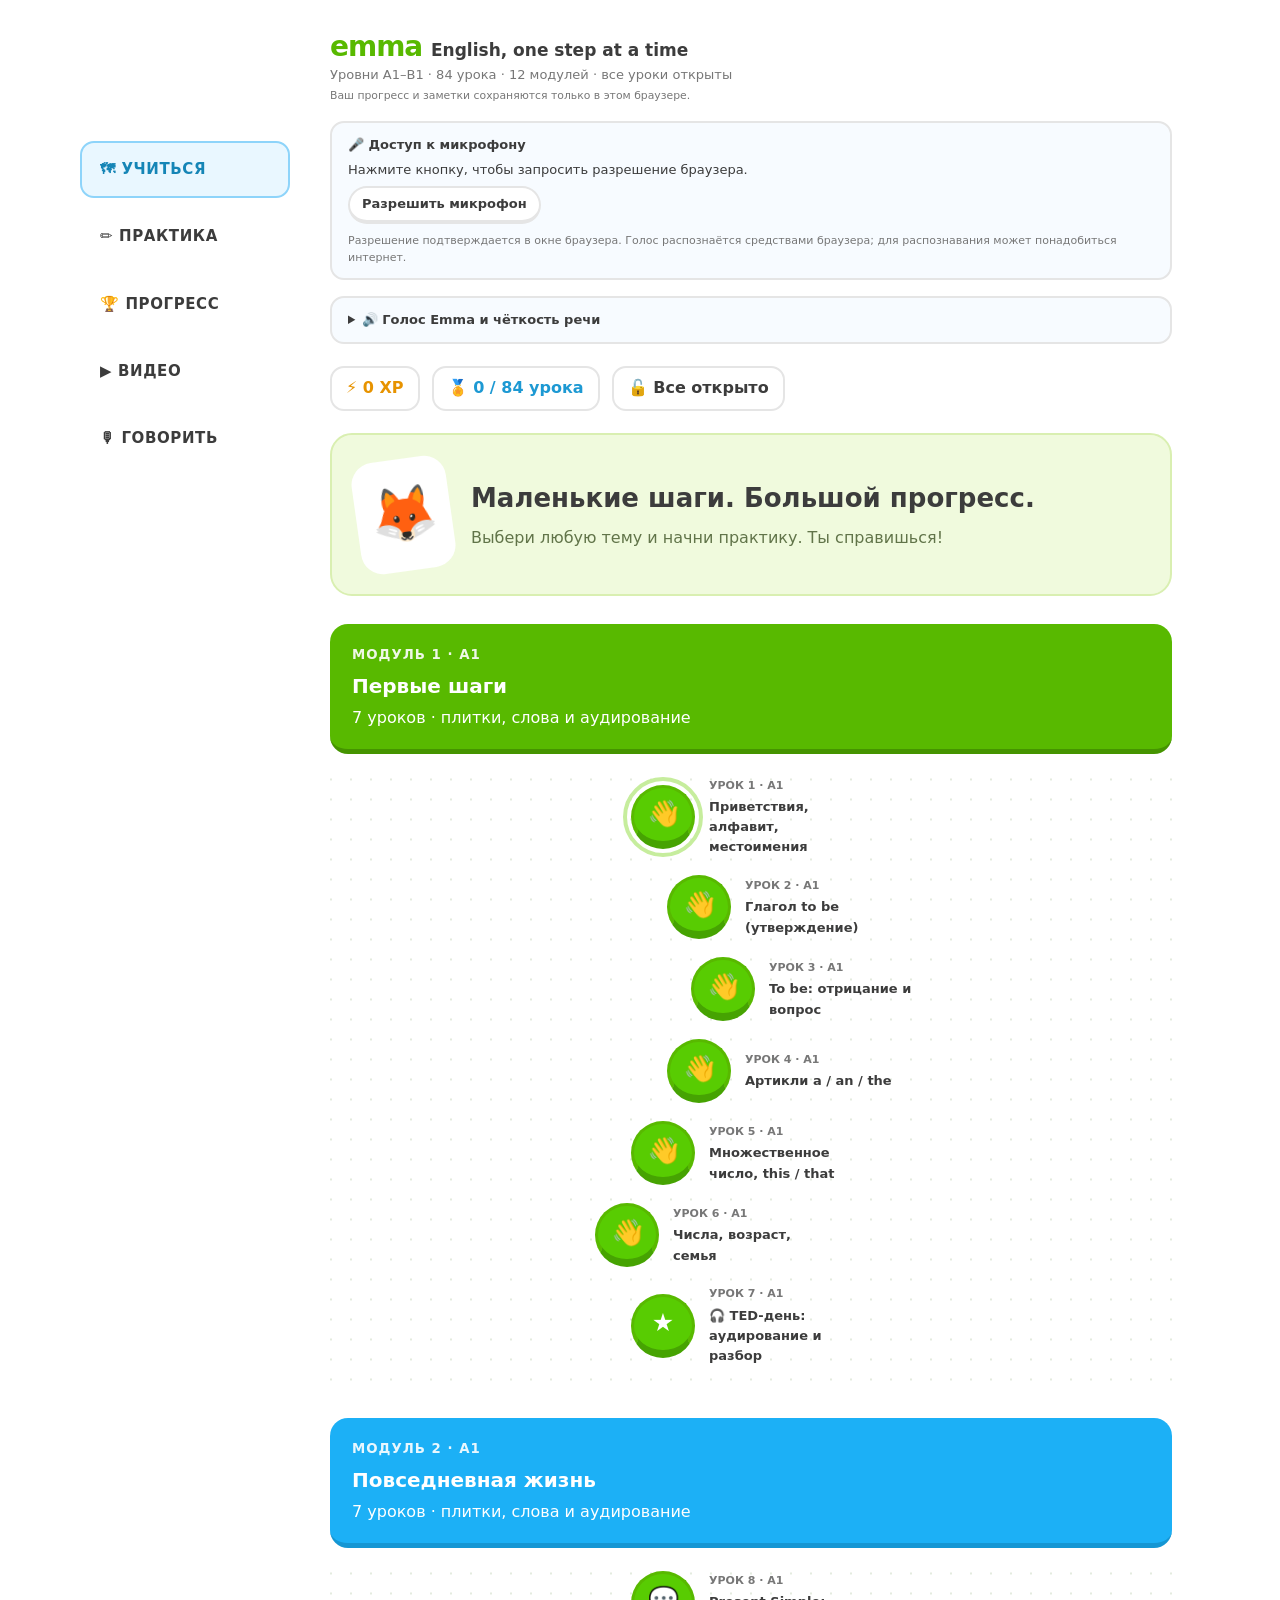
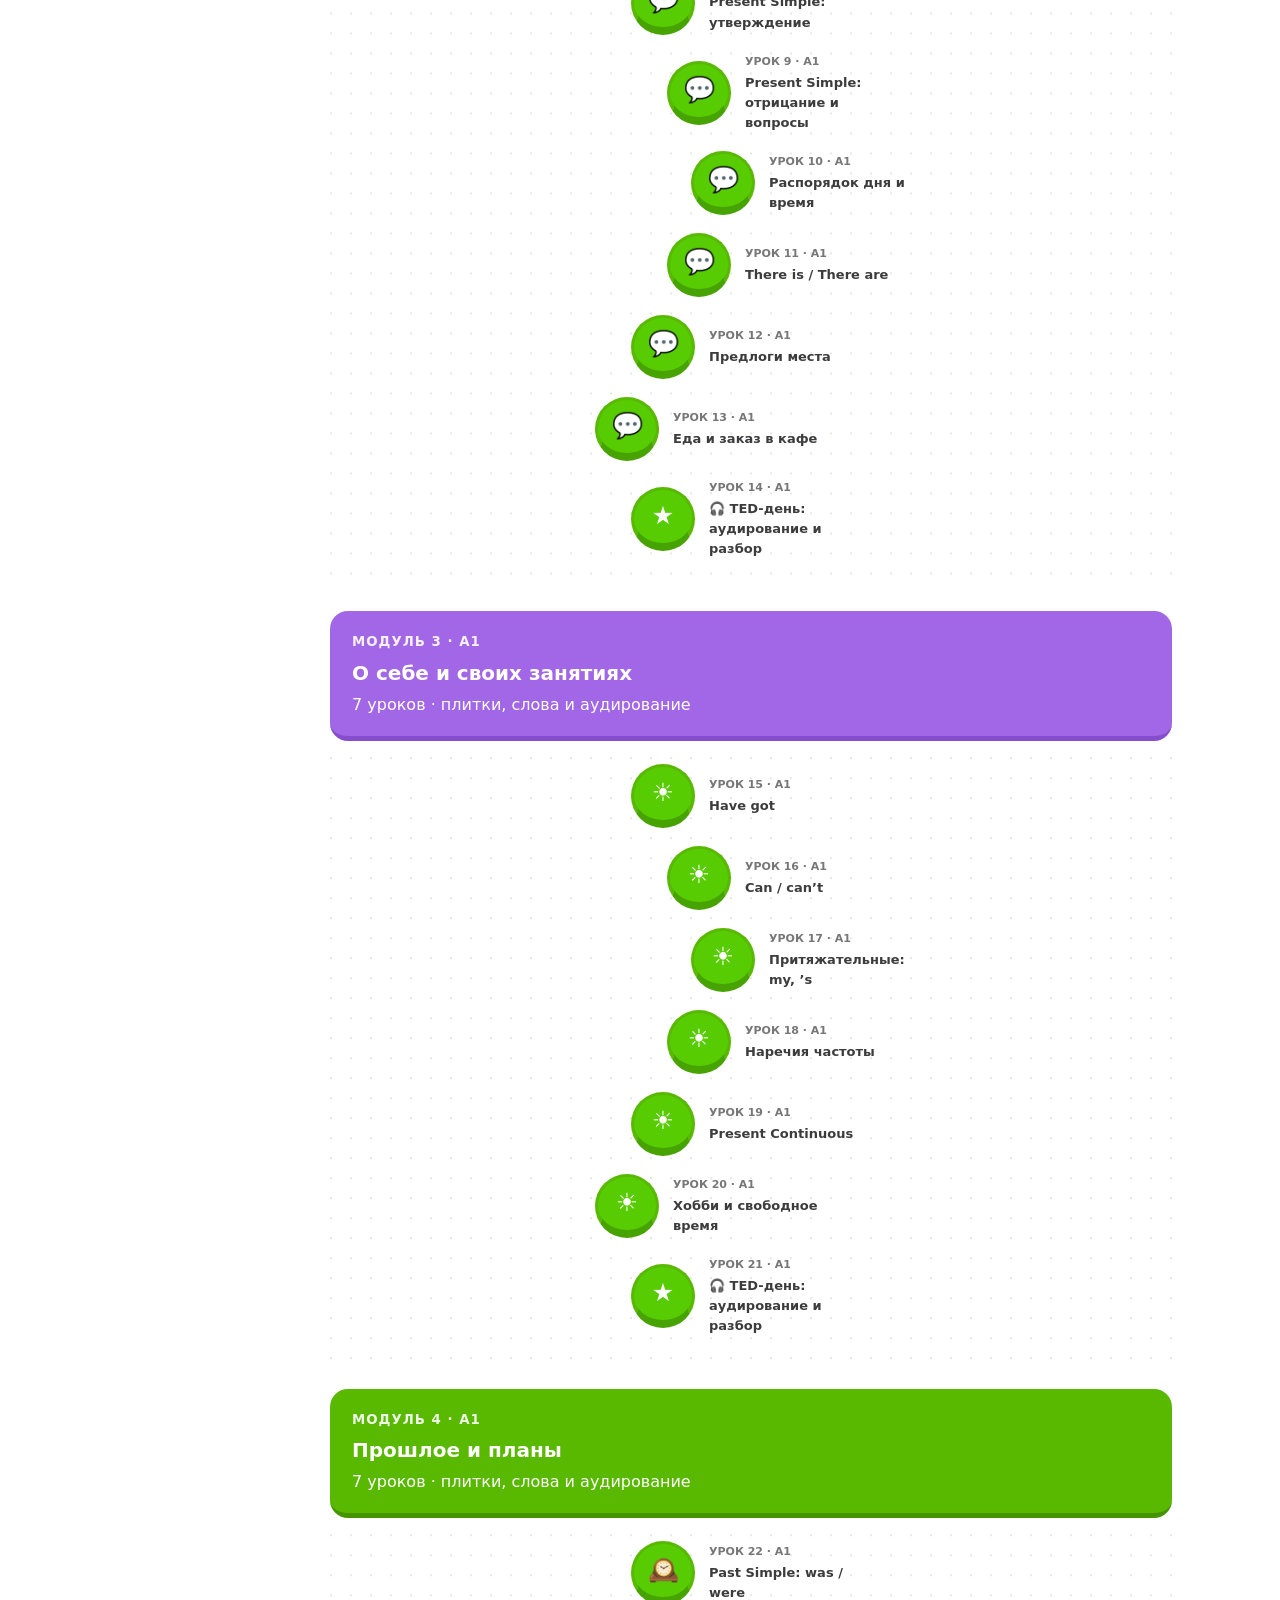
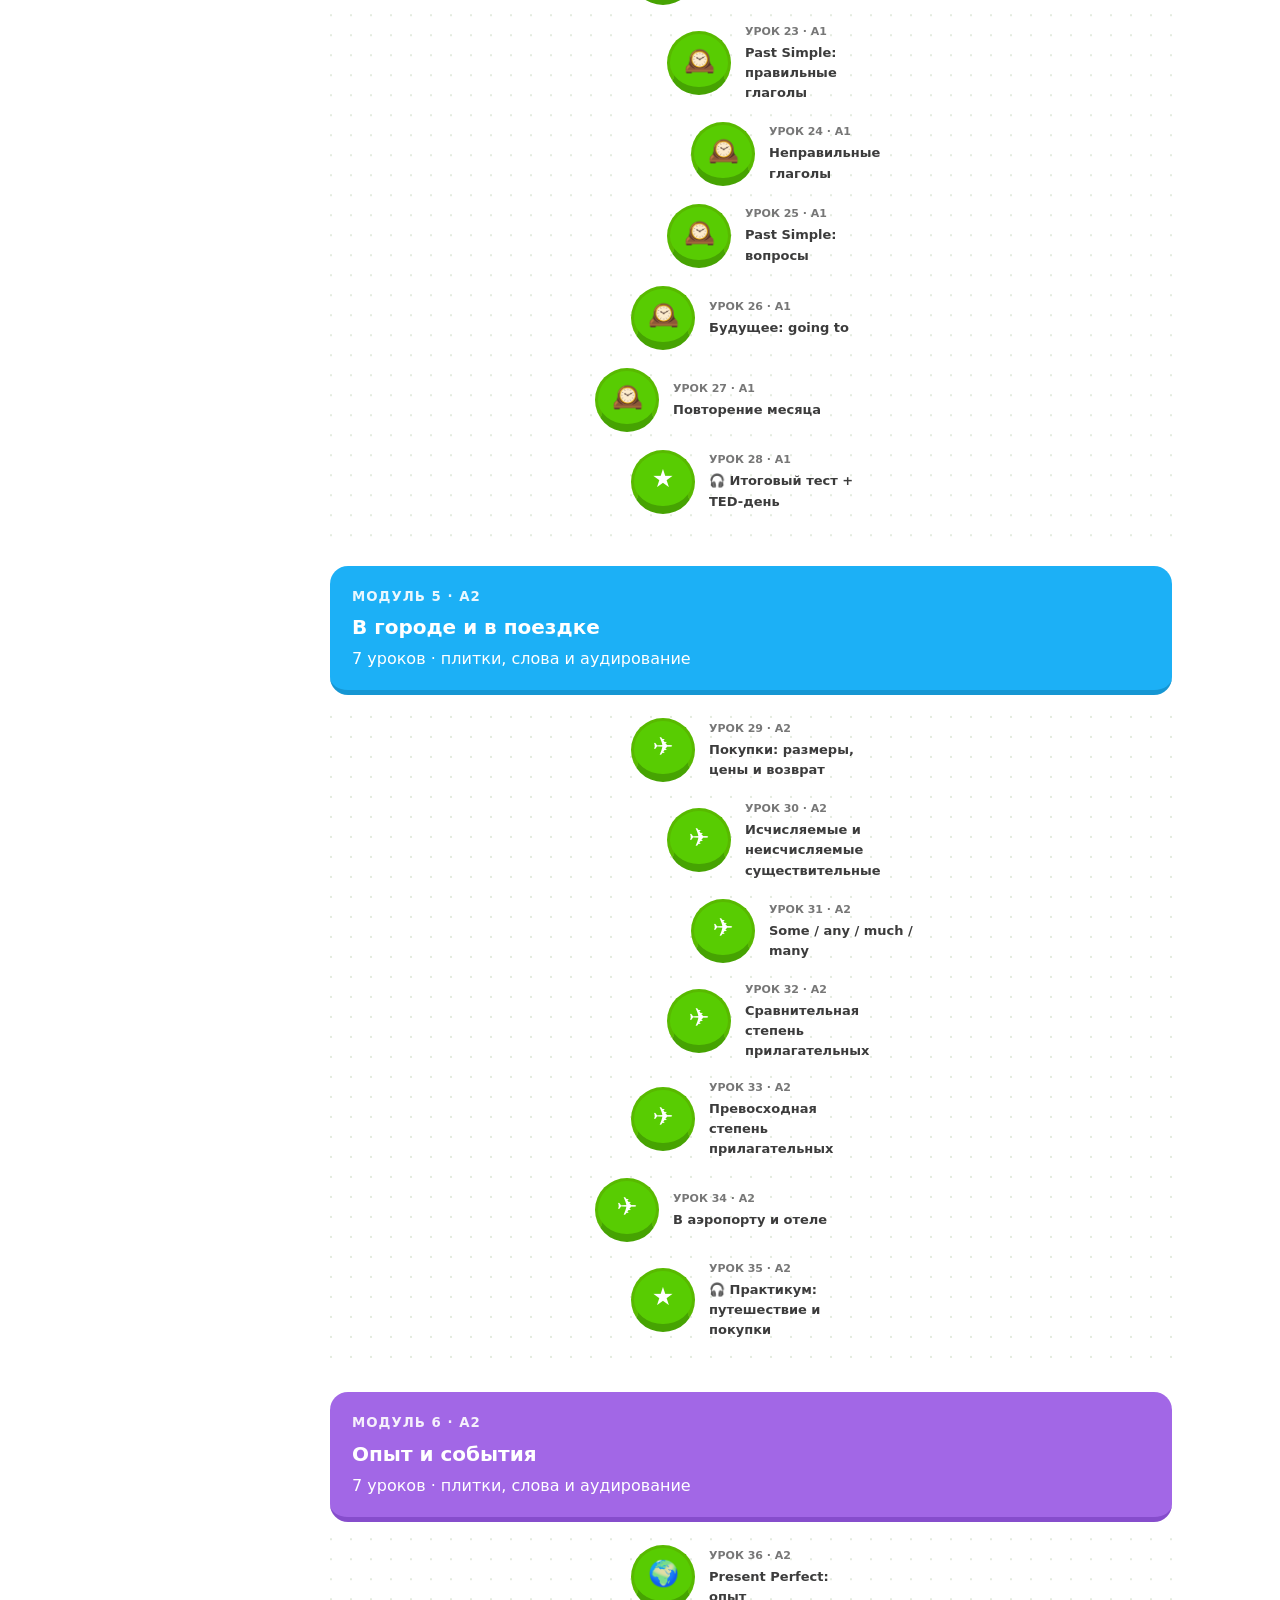
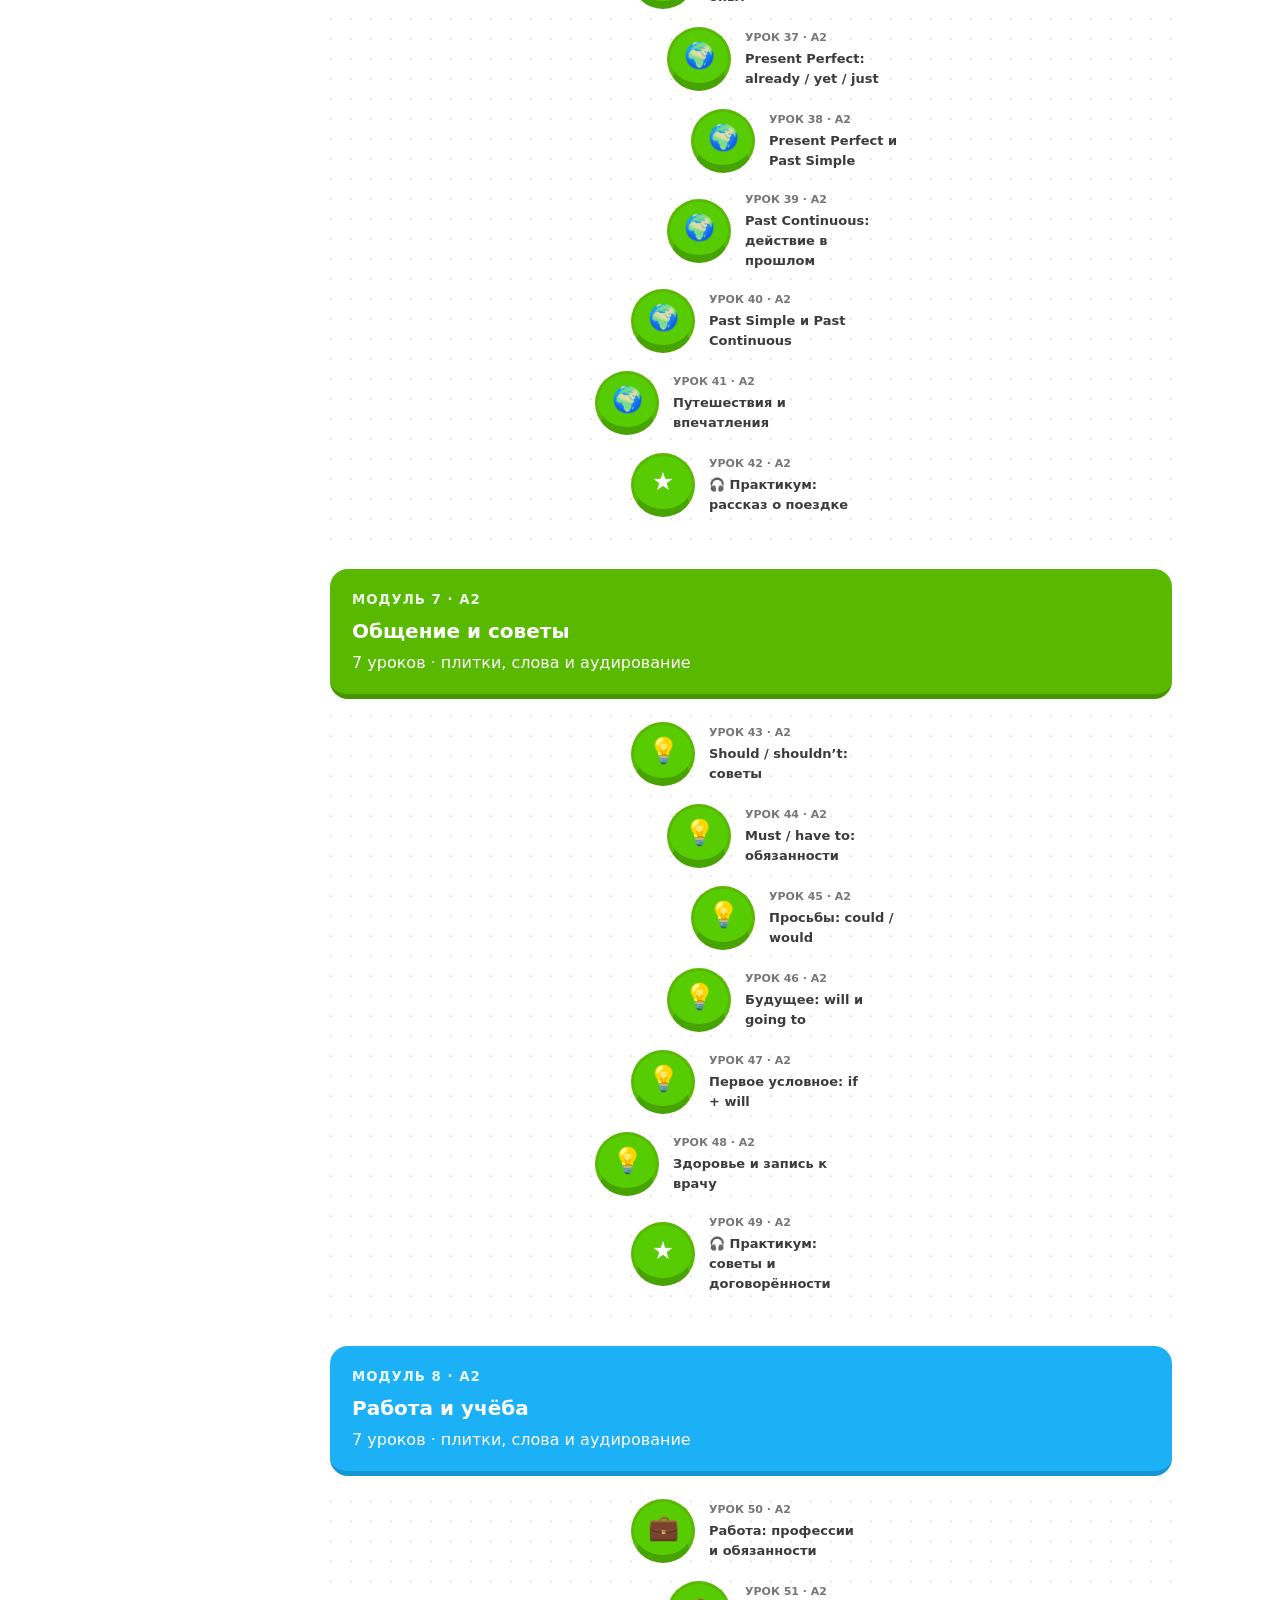
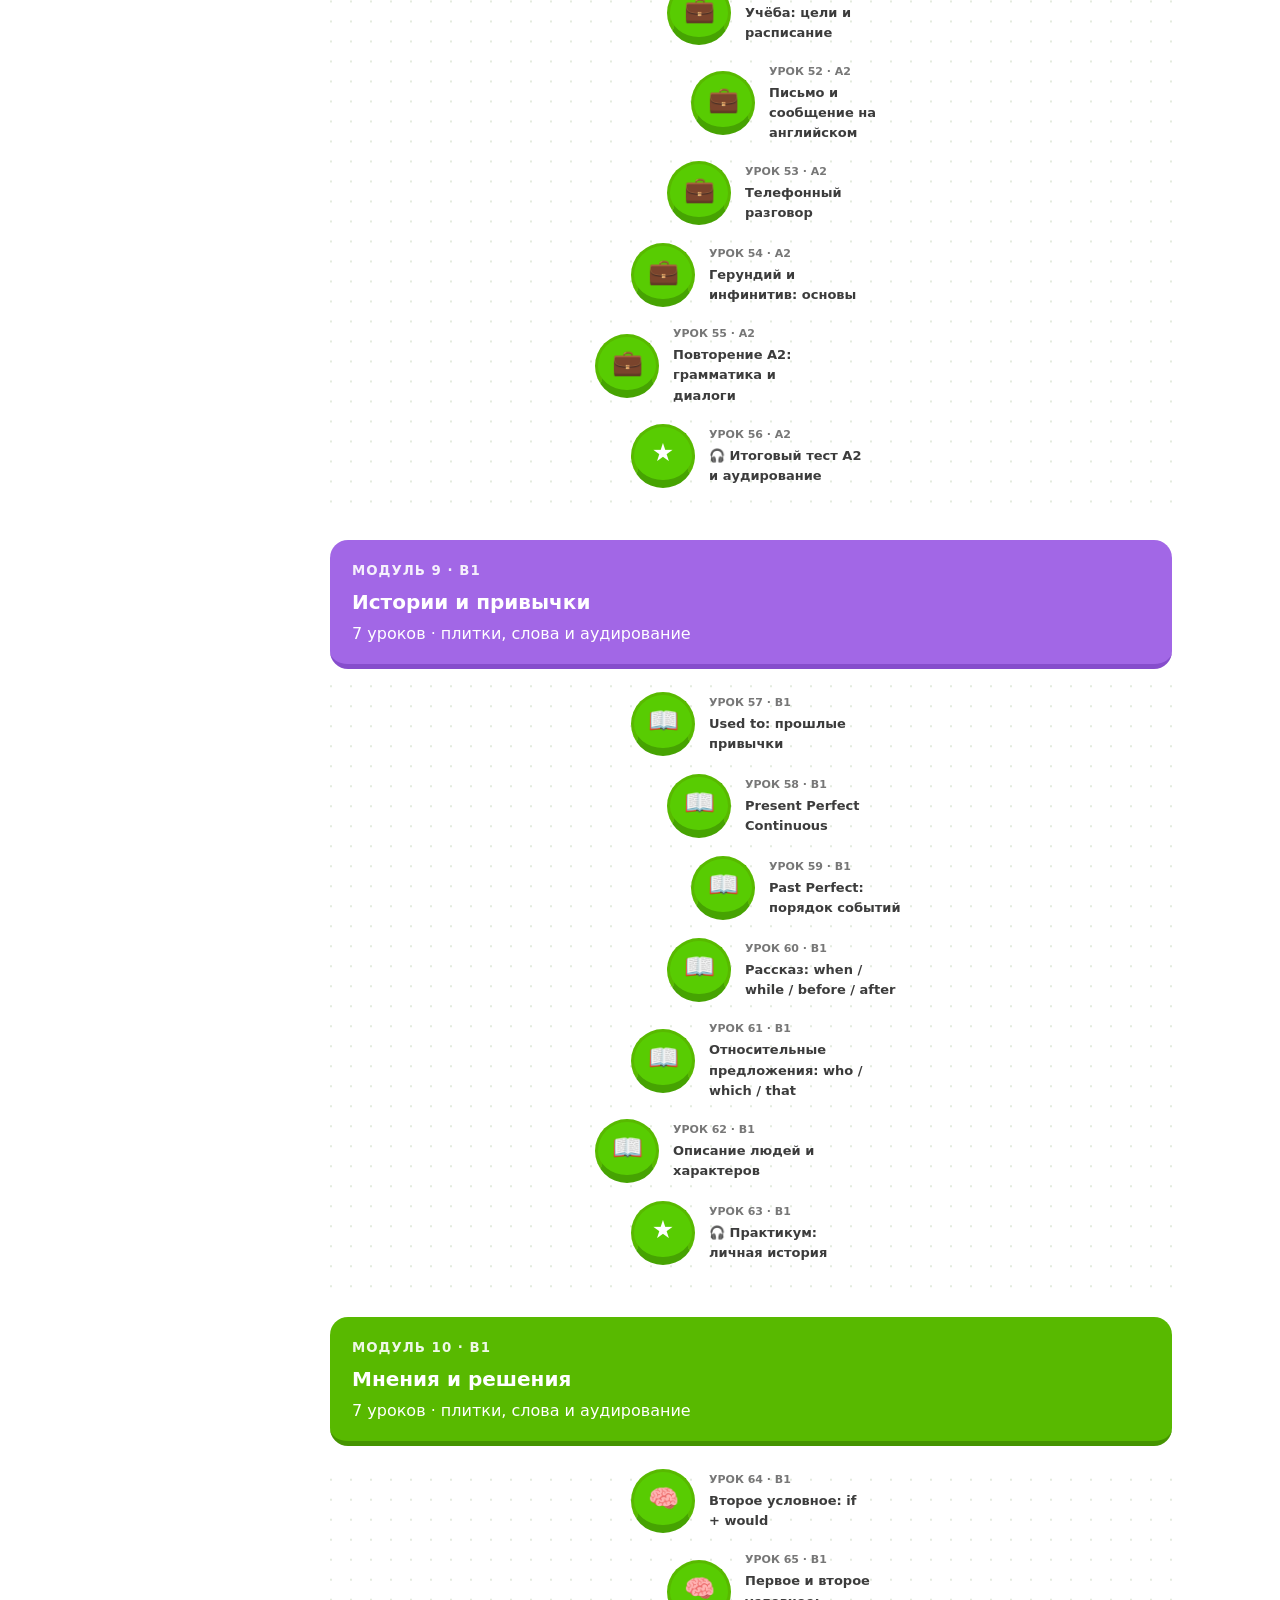
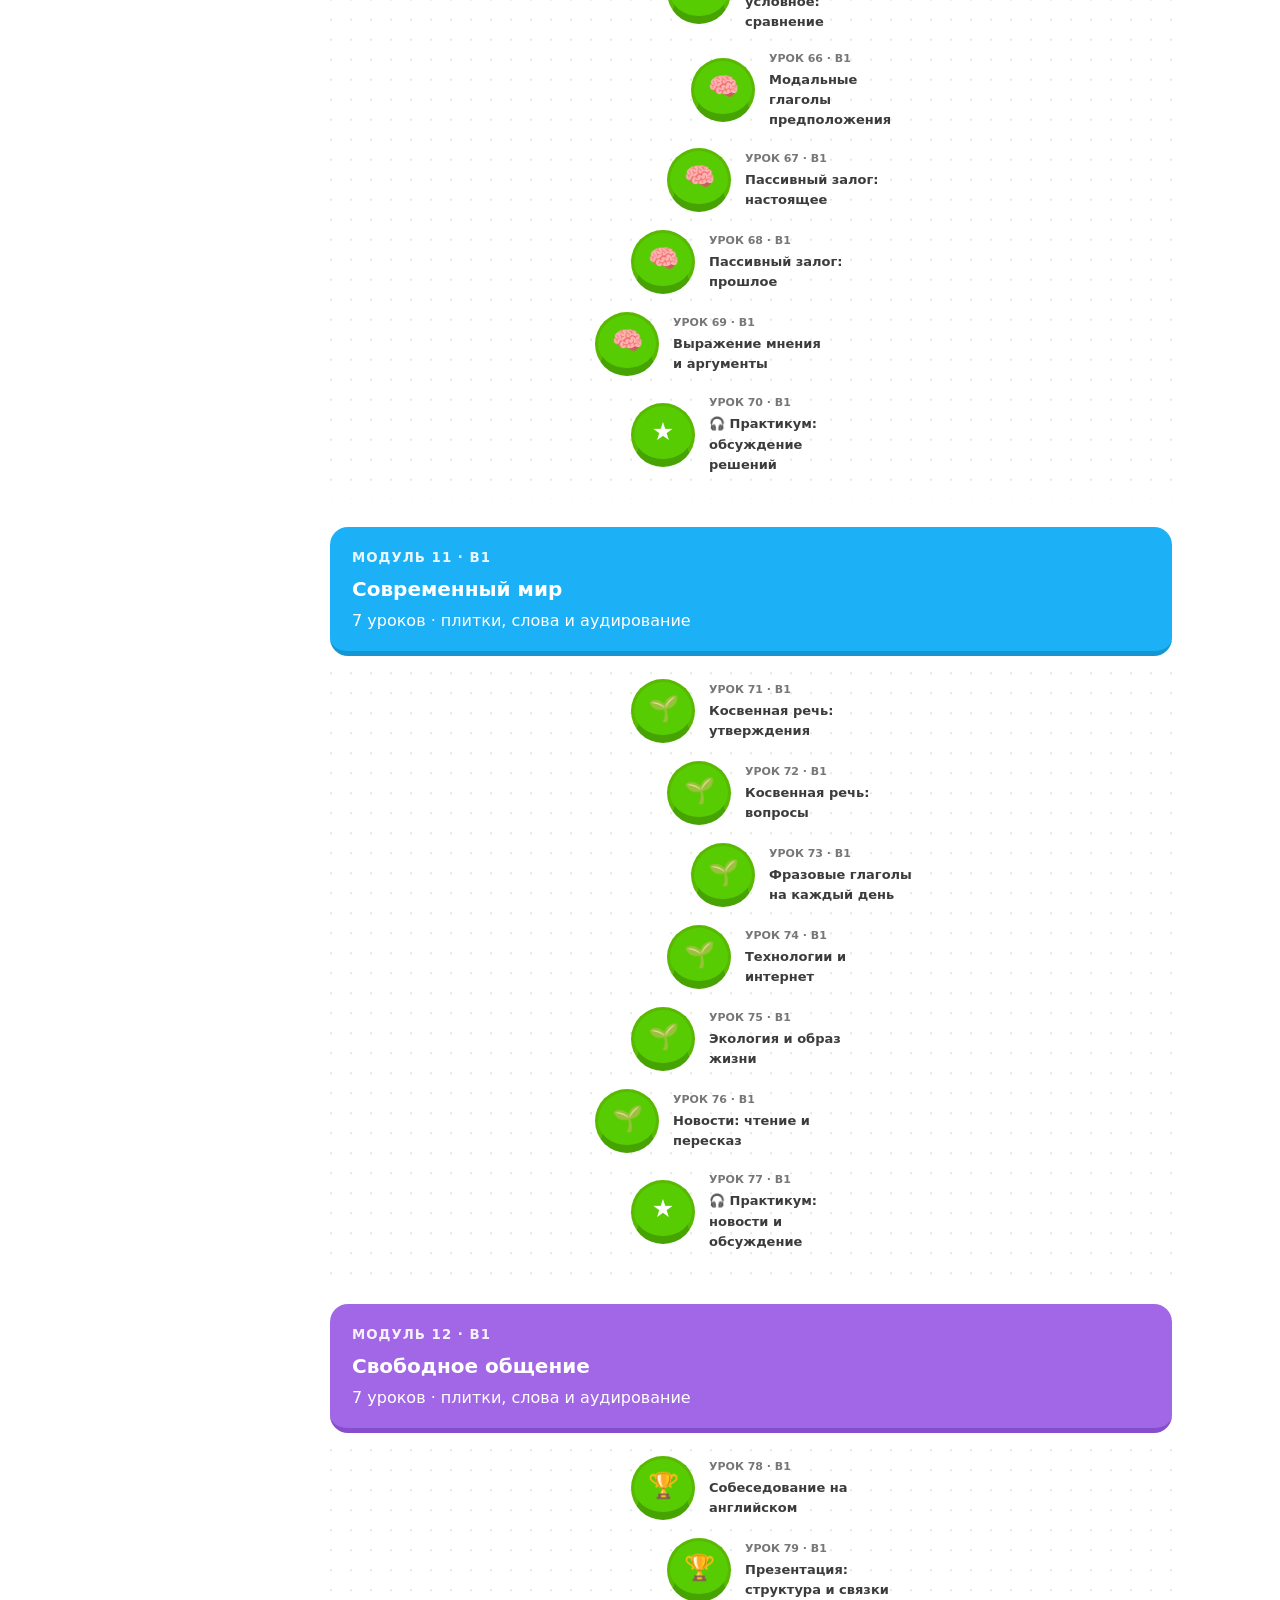
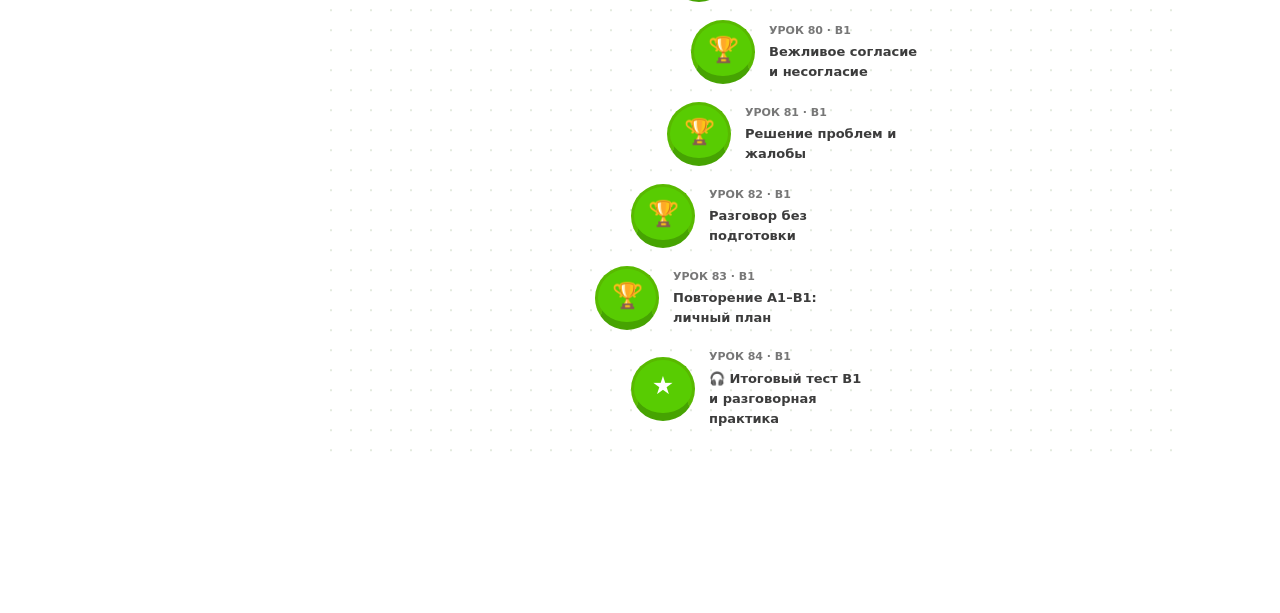
==== app/src/main/assets/index.html @ dd8b8179 "Add Emma Android app with native speech and APK build" ====
<!DOCTYPE html>
<html lang="ru">
<head>
<meta charset="utf-8">
<meta name="viewport" content="width=device-width, initial-scale=1, viewport-fit=cover">
<title>Emma — английский каждый день</title>
<meta name="description" content="84 открытых урока английского A1–B1: плитки, аудирование, диктанты и практика с видео.">
<style>
:root{--bg:#faf7f2;--card:#fff;--tx:#2a2622;--mu:#7a7268;--ac:#d9622b;--ac2:#fbe6da;--bd:#e8e1d6;--me:#2f6f5e;--ok:#2f8f5e;box-sizing:border-box;padding-top:env(safe-area-inset-top,0px);padding-bottom:env(safe-area-inset-bottom,0px)}
@media (prefers-color-scheme:dark){:root:not([data-theme="light"]){--bg:#1b1917;--card:#262321;--tx:#f0ebe4;--mu:#a39a8f;--ac:#f08a56;--ac2:#3a2a20;--bd:#3a3631;--me:#4fae96;--ok:#5fc98e}}
:root[data-theme="dark"]{--bg:#1b1917;--card:#262321;--tx:#f0ebe4;--mu:#a39a8f;--ac:#f08a56;--ac2:#3a2a20;--bd:#3a3631;--me:#4fae96;--ok:#5fc98e}
html{scroll-padding-top:env(safe-area-inset-top,0px)}
*{box-sizing:border-box}
body{margin:0;background:var(--bg);color:var(--tx);font:16px/1.55 system-ui,-apple-system,"Segoe UI",Roboto,sans-serif}
.app{max-width:760px;margin:0 auto;padding:12px 14px 150px}
h1{font:600 22px Georgia,serif;margin:6px 0 2px}
.sub{color:var(--mu);font-size:14px;margin-bottom:10px}
nav{display:flex;gap:6px;margin:10px 0;position:sticky;top:env(safe-area-inset-top,0px);background:var(--bg);padding:6px 0;z-index:5}
nav button{flex:1;padding:9px;border:1px solid var(--bd);background:var(--card);color:var(--tx);border-radius:10px;font:inherit;font-size:14px;cursor:pointer}
nav button.on{background:var(--ac);color:#fff;border-color:var(--ac)}
.card{background:var(--card);border:1px solid var(--bd);border-radius:14px;padding:14px;margin-bottom:12px}
.week{font-weight:600;margin:14px 0 6px}
.days{display:grid;grid-template-columns:repeat(auto-fill,minmax(150px,1fr));gap:8px}
.day{border:1px solid var(--bd);background:var(--card);border-radius:12px;padding:9px;cursor:pointer;font-size:13px;text-align:left;color:var(--tx);font-family:inherit}
.day b{display:block;font-size:14px}
.day.cur{border-color:var(--ac);background:var(--ac2)}
.day.done{border-color:var(--ok)}
.day small{color:var(--mu)}
.chat{display:flex;flex-direction:column;gap:10px;margin-bottom:10px}
.m{max-width:92%;padding:10px 13px;border-radius:14px;white-space:pre-wrap;word-wrap:break-word}
.t{background:var(--card);border:1px solid var(--bd);align-self:flex-start}
.u{background:var(--me);color:#fff;align-self:flex-end}
.ctl{display:flex;gap:6px;flex-wrap:wrap;margin:6px 0}
.ctl button,.sp{border:1px solid var(--bd);background:var(--card);color:var(--tx);border-radius:999px;padding:6px 12px;font:inherit;font-size:13px;cursor:pointer}
.bar{position:fixed;left:0;right:0;bottom:0;background:var(--bg);border-top:1px solid var(--bd);padding:8px 12px calc(8px + env(safe-area-inset-bottom,0px))}
.bar div{max-width:760px;margin:0 auto;display:flex;gap:8px}
textarea{flex:1;resize:none;border:1px solid var(--bd);background:var(--card);color:var(--tx);border-radius:12px;padding:10px;font:inherit;height:46px}
.go{background:var(--ac);color:#fff;border:0;border-radius:12px;padding:0 18px;font:inherit;cursor:pointer}
.go:disabled{opacity:.5}.bar div+div{margin-top:6px}.opts{flex-wrap:wrap}.mic{border:1px solid var(--bd);background:var(--card);color:var(--tx);border-radius:12px;width:48px;font-size:20px;cursor:pointer}.mic.rec{background:#c0392b;color:#fff;animation:pl 1s infinite}@keyframes pl{50%{opacity:.6}}
.big{background:var(--ac);color:#fff;border:0;border-radius:12px;padding:11px 18px;font:inherit;cursor:pointer;width:100%}
.g{display:flex;justify-content:space-between;border-bottom:1px solid var(--bd);padding:8px 0;font-size:14px}
.g:last-child{border:0}
.tag{display:inline-block;background:var(--ac2);border-radius:999px;padding:2px 10px;margin:2px;font-size:13px}
.lis{background:var(--ac2);border-radius:10px;padding:8px;margin-top:6px}
.hid{display:none}
:root,:root[data-theme="dark"]{--bg:#fff;--card:#fff;--tx:#3c3c3c;--mu:#777;--ac:#58b900;--ac2:#edfadf;--bd:#e5e5e5;--me:#1c9cd6;--ok:#58a700;color-scheme:light}
body{font-family:ui-rounded,'Arial Rounded MT Bold',system-ui,sans-serif;background:#fff}button,input,textarea{font:inherit}button{touch-action:manipulation}button:focus-visible,a:focus-visible,input:focus-visible,textarea:focus-visible{outline:3px solid #1899d6;outline-offset:4px}button:disabled{cursor:default;opacity:.55}
.app{max-width:1120px;padding:24px 28px 160px 250px}h1{font:900 28px system-ui;color:#58b900;letter-spacing:-1px}.sub{font-size:13px}nav{position:fixed;left:max(16px,calc((100vw - 1120px)/2));top:125px;width:202px;display:flex;flex-direction:column;gap:10px;background:transparent}nav button{flex:none;border:2px solid transparent;text-align:left;font-size:15px;font-weight:800;padding:15px 18px;text-transform:uppercase;letter-spacing:.6px;border-radius:14px}nav button.on{background:#e9f7ff;border-color:#8ed4fa;color:#1585b6}nav button:hover{background:#f4f6f7}.app>.card{padding:12px 16px;background:#f7fbff;font-size:13px;margin-top:16px}.app>.card p{margin:5px 0}.app>.card small{font-size:11px}.sp,.ctl button{border:2px solid var(--bd);border-bottom-width:4px;font-weight:700}.stats{display:flex;gap:12px;margin:22px 0;flex-wrap:wrap}.stat{padding:8px 14px;border:2px solid var(--bd);border-radius:14px;font-weight:800}.stat:first-child{color:#e79300}.stat:nth-child(2){color:#1d99d3}.welcome{background:#f0fadd;border:2px solid #d9efb1;border-radius:22px;padding:24px;display:flex;align-items:center;gap:20px;margin:18px 0}.welcome h2{margin:0 0 8px;font-size:26px}.welcome p{margin:0;color:#617449}.mascot{font-size:54px;background:white;border-radius:22px;padding:14px;transform:rotate(-8deg)}.module-head{background:#58b900;color:white;border-bottom:5px solid #459400;border-radius:18px;padding:18px 22px;margin:28px 0 15px}.module-head h2{font-size:20px;margin:4px 0}.module-head small{font-weight:800;opacity:.9;letter-spacing:1px}.module-head.blue{background:#1cb0f6;border-color:#1596d3}.module-head.purple{background:#a267e6;border-color:#864dcc}.path{display:flex;flex-direction:column;align-items:center;gap:18px;padding:8px 0 24px;background:radial-gradient(circle,#e4ebdf 1px,transparent 1px) center/20px 20px}.lesson-node{width:240px;display:flex;align-items:center;gap:14px;border:0;background:transparent;cursor:pointer;color:var(--tx);text-align:left;padding:0;transform:translateX(var(--offset))}.node-circle{width:64px;height:64px;flex-shrink:0;background:#58cc02;border:3px solid #58b900;border-bottom:8px solid #46a302;border-radius:50%;color:#fff;font-size:25px;font-weight:900;display:grid;place-items:center}.lesson-node:hover .node-circle{filter:brightness(1.08);transform:translateY(-2px)}.lesson-node.current .node-circle{outline:4px solid #c6ed9d;outline-offset:4px}.lesson-node.completed .node-circle{background:#ffc800;border-color:#e6ac00}.node-label{font-weight:750;font-size:13px;max-width:155px}.node-label small{display:block;color:var(--mu);font-size:11px;font-weight:600;margin-bottom:3px}.practice{max-width:660px;margin:24px auto}.exercise-top{display:flex;gap:12px;align-items:center;color:#888;font-weight:800}.meter{height:16px;background:#e5e5e5;border-radius:20px;flex:1;overflow:hidden}.meter span{display:block;background:#58cc02;height:100%;border-radius:20px;transition:width .3s}.eyebrow{color:#1cb0f6;font-size:12px;text-transform:uppercase;letter-spacing:1.5px;font-weight:900;margin-top:30px}.practice h2{font-size:26px;line-height:1.3;margin:10px 0 22px}.prompt{display:flex;gap:16px;align-items:center;border:2px solid var(--bd);border-radius:18px;padding:20px;margin:20px 0;font-size:21px;font-weight:650}.prompt .character{font-size:42px}.choices{display:grid;gap:10px}.choice{border:2px solid var(--bd);border-bottom-width:4px;background:#fff;border-radius:14px;padding:16px;text-align:left;cursor:pointer;color:var(--tx);font-weight:650}.choice.selected{background:#e4f5ff;border-color:#67c8ef;color:#1585b6}.tiles{display:flex;flex-wrap:wrap;gap:9px;min-height:64px;padding:12px 0}.tile{background:#fff;border:2px solid var(--bd);border-bottom-width:4px;border-radius:12px;padding:10px 14px;font-weight:700;color:var(--tx);cursor:pointer}.answer-zone{border-block:2px solid var(--bd);min-height:90px;margin:20px 0}.primary{background:#58cc02;border:0;border-bottom:5px solid #46a302;border-radius:14px;color:#fff;padding:14px 24px;text-transform:uppercase;letter-spacing:1px;font-weight:850;cursor:pointer}.primary:active{transform:translateY(3px);border-bottom-width:2px}.secondary{background:white;border:2px solid var(--bd);border-bottom-width:4px;border-radius:14px;padding:12px 18px;font-weight:800;color:#777;cursor:pointer}.actions{display:flex;justify-content:space-between;gap:12px;margin-top:25px}.feedback{padding:18px;border-radius:16px;margin-top:20px;white-space:pre-line}.feedback.correct{background:#d7ffb8;color:#377f00}.feedback.wrong{background:#ffe1e1;color:#af3434}.entry{width:100%;border:2px solid var(--bd);border-radius:14px;background:#f8f8f8;padding:16px;color:var(--tx);height:auto;min-height:56px}.sound{display:block;margin:24px auto;background:#1cb0f6;border-color:#1596d3;font-size:30px;min-width:100px}.result{text-align:center;padding:35px 15px}.result .trophy{font-size:90px}.result h2{color:#58b900}.lesson-title{font-size:14px;color:#888;margin-bottom:18px}.ai-chat{margin-top:50px;border:2px solid var(--bd);border-radius:16px;padding:16px}.ai-chat summary{cursor:pointer;font-weight:800}.bar{z-index:10}.video-form{display:flex;gap:10px;margin:20px 0}.video-form input{flex:1;min-width:0}.video-player{width:100%;aspect-ratio:16/9;border:0;border-radius:16px;background:#202020}.ted-label{color:#ec4545;font-size:12px;letter-spacing:1px;font-weight:900}.video-card{padding:20px;border:2px solid var(--bd);border-radius:18px;margin:18px 0}.video-card h3{margin-top:0}.video-card textarea{display:block;width:100%;min-height:100px;resize:vertical;margin:10px 0}.video-card a{color:#1686b7;overflow-wrap:anywhere}.video-history{display:flex;flex-wrap:wrap;gap:8px}.video-history button{max-width:100%;overflow:hidden;text-overflow:ellipsis;white-space:nowrap}.note{font-size:13px;color:var(--mu)}#v3 h2{font-size:28px}.metric-row{display:flex;justify-content:center;gap:16px;margin:25px 0}.metric{background:#f0fadd;padding:18px;border-radius:16px}.metric strong{display:block;font-size:24px;color:#58a700}.big{background:#58cc02;border-bottom:4px solid #46a302}.card{border-width:2px}
@media(max-width:780px){.app{padding:16px 16px 150px;max-width:690px}nav{position:sticky;top:0;left:auto;width:100%;flex-direction:row;background:#fff;overflow-x:auto;gap:4px}nav button{font-size:11px;padding:12px 9px;text-align:center;flex:1;white-space:nowrap}h1{font-size:25px}.welcome{padding:18px}.welcome h2{font-size:22px}.mascot{font-size:36px;padding:10px}.lesson-node{--offset:0px!important;width:260px}.video-form{flex-direction:column}.practice h2{font-size:23px}.actions{flex-wrap:wrap}.prompt{font-size:18px}.metric-row{gap:8px}.metric{padding:12px}.bar{padding-bottom:calc(8px + env(safe-area-inset-bottom,0px))}}
@media(prefers-reduced-motion:reduce){*{animation:none!important;transition:none!important;scroll-behavior:auto!important}}

:root:not([data-theme="light"]){--bg:#fff;--card:#fff;--tx:#3c3c3c;--mu:#777;--ac:#58b900;--ac2:#edfadf;--bd:#e5e5e5;--me:#1c9cd6;--ok:#58a700}

.voice-grid{display:grid;grid-template-columns:repeat(2,minmax(0,1fr));gap:14px;margin:18px 0}.voice-grid label{display:grid;gap:6px;font-size:13px;font-weight:700}.voice-grid select{max-width:100%;min-width:0;border:2px solid var(--bd);border-radius:10px;padding:10px;background:var(--card);color:var(--tx)}#voice-settings summary{cursor:pointer;font-weight:800}#oral-answer{width:100%;min-height:90px;resize:vertical;margin-bottom:14px}#oral-status{min-height:44px}#oral-lesson{width:100%;font-size:14px}#voice-volume{width:100%}nav{width:210px}@media(max-width:780px){nav{width:100%}nav button{font-size:10px;padding:12px 6px}.voice-grid{grid-template-columns:1fr}}
</style>
</head>
<body>
<div class="app">
<h1>emma <span style="color:#3c3c3c;font-size:17px;letter-spacing:0">English, one step at a time</span></h1>
<div class="sub">Уровни A1–B1 · 84 урока · 12 модулей · все уроки открыты<br><small>Ваш прогресс и заметки сохраняются только в этом браузере.</small></div>
<div class="card"><b>🎤 Доступ к микрофону</b><p id="mic-status" role="status" aria-live="polite">Нажмите кнопку, чтобы запросить разрешение браузера.</p><button class="sp" id="mic-permission">Разрешить микрофон</button><small style="display:block;margin-top:8px;color:var(--mu)">Разрешение подтверждается в окне браузера. Голос распознаётся средствами браузера; для распознавания может понадобиться интернет.</small></div>
<details id="voice-settings" class="card"></details><nav><button id="n0" class="on">🗺 Учиться</button><button id="n1">✏️ Практика</button><button id="n2">🏆 Прогресс</button><button id="n3">▶ Видео</button><button id="n4">🎙 Говорить</button></nav>
<section id="v0"></section>
<section id="v1" class="hid"></section>
<section id="v2" class="hid"></section><section id="v3" class="hid"></section><section id="v4" class="hid"></section>
</div>
<div class="bar hid" id="bar"><div class="opts"><button class="sp" id="tv"></button><button class="sp" id="cv"></button><button class="sp" id="rl"></button></div><div><button class="mic" id="mic" title="Говорить">🎤</button><textarea id="inp" placeholder="Напишите ответ или нажмите 🎤 и скажите вслух"></textarea><button class="go" id="send">➤</button></div></div>
<script src="android-speech.js"></script>
<script>
const PLAN=["Приветствия, алфавит, местоимения","Глагол to be (утверждение)","To be: отрицание и вопрос","Артикли a / an / the","Множественное число, this / that","Числа, возраст, семья","🎧 TED-день: аудирование и разбор",
"Present Simple: утверждение","Present Simple: отрицание и вопросы","Распорядок дня и время","There is / There are","Предлоги места","Еда и заказ в кафе","🎧 TED-день: аудирование и разбор",
"Have got","Can / can’t","Притяжательные: my, ’s","Наречия частоты","Present Continuous","Хобби и свободное время","🎧 TED-день: аудирование и разбор",
"Past Simple: was / were","Past Simple: правильные глаголы","Неправильные глаголы","Past Simple: вопросы","Будущее: going to","Повторение месяца","🎧 Итоговый тест + TED-день"];
const MODULES=[
['Первые шаги','A1'],['Повседневная жизнь','A1'],['О себе и своих занятиях','A1'],['Прошлое и планы','A1'],
['В городе и в поездке','A2'],['Опыт и события','A2'],['Общение и советы','A2'],['Работа и учёба','A2'],
['Истории и привычки','B1'],['Мнения и решения','B1'],['Современный мир','B1'],['Свободное общение','B1']
];
PLAN.push(
'Покупки: размеры, цены и возврат','Исчисляемые и неисчисляемые существительные','Some / any / much / many','Сравнительная степень прилагательных','Превосходная степень прилагательных','В аэропорту и отеле','🎧 Практикум: путешествие и покупки',
'Present Perfect: опыт','Present Perfect: already / yet / just','Present Perfect и Past Simple','Past Continuous: действие в прошлом','Past Simple и Past Continuous','Путешествия и впечатления','🎧 Практикум: рассказ о поездке',
'Should / shouldn’t: советы','Must / have to: обязанности','Просьбы: could / would','Будущее: will и going to','Первое условное: if + will','Здоровье и запись к врачу','🎧 Практикум: советы и договорённости',
'Работа: профессии и обязанности','Учёба: цели и расписание','Письмо и сообщение на английском','Телефонный разговор','Герундий и инфинитив: основы','Повторение A2: грамматика и диалоги','🎧 Итоговый тест A2 и аудирование',
'Used to: прошлые привычки','Present Perfect Continuous','Past Perfect: порядок событий','Рассказ: when / while / before / after','Относительные предложения: who / which / that','Описание людей и характеров','🎧 Практикум: личная история',
'Второе условное: if + would','Первое и второе условное: сравнение','Модальные глаголы предположения','Пассивный залог: настоящее','Пассивный залог: прошлое','Выражение мнения и аргументы','🎧 Практикум: обсуждение решений',
'Косвенная речь: утверждения','Косвенная речь: вопросы','Фразовые глаголы на каждый день','Технологии и интернет','Экология и образ жизни','Новости: чтение и пересказ','🎧 Практикум: новости и обсуждение',
'Собеседование на английском','Презентация: структура и связки','Вежливое согласие и несогласие','Решение проблем и жалобы','Разговор без подготовки','Повторение A1–B1: личный план','🎧 Итоговый тест B1 и разговорная практика'
);
const SYS=`You are Emma, a friendly, patient native-English tutor for a Russian-speaking woman at {L} level. Run a 40-minute daily lesson. Today is Day {D} of {TOTAL}. Topic: "{T}". {W}
RULES:
- Use very simple English (short sentences), and explain grammar in RUSSIAN with 2–3 clear English examples. Be warm, encouraging, like a real tutor.
- Work ONE step at a time and WAIT for the student's answer before moving on. Keep each message short (max ~120 words).
- Lesson steps: (1) Warm-up review of previous material, 5 min; (2) Grammar explanation + 3 practice exercises, 10 min; (3) Vocabulary: 6–8 new words + a very short text (3–4 sentences) to memorize, then check recall, 5 min; (4) Reading: a short text (60–100 words) + 3 questions, 8 min; (5) Listening, 7 min: put a short script (30–50 words) inside <listen>...</listen> tags (the app will play it as audio and hide the text), then ask 3 questions; (6) Mini-test, 5 questions, 5 min. On listening days use a level-appropriate original listening script. Optionally replace steps 2–3 with: recommend ONE short real TED/TED-Ed talk (title and speaker only, no links, choose one you are sure exists, 3–6 min, simple English), give 5 key words, listening tasks, and discuss it afterwards.
- When the student makes a mistake: show the correct version, explain briefly in Russian why, and give one similar exercise to fix it. If a topic is not understood, re-explain differently and give extra practice before moving on. Suggest extra material (e.g. BBC Learning English, English with Lucy, EnglishClass101 — search by name) when useful.
- Mention what the student's weak spots are: {S}
- Put new English text for reading in plain text. Do not use tables.
- When the whole lesson is done (or the student asks to finish), give a final report in Russian: grade for each part (1–10), overall grade, what was good, what to improve and what to repeat. The LAST line of that message must be exactly: ОЦЕНКА: N/10 | СЛАБО: topic1, topic2 (N = integer 1–10).`;
const $=s=>document.querySelector(s);
let st={day:1,done:{},weak:[],chats:{}};
try{const r=localStorage.getItem('et3');if(r)st=Object.assign(st,JSON.parse(r))}catch(e){}
st.voice=st.voice||{tts:false,conv:false,lang:'en-US'};const save=()=>{try{localStorage.setItem('et3',JSON.stringify(st))}catch(e){}};
let sample=null,busy=false;
(async()=>{try{sample=await claude.use("sample")}catch(e){} if(!sample)$('#v1').dataset.nosample=1;if(!$('#v1').classList.contains('hid'))lesson();})();
function esc(s){return s.replace(/[&<>]/g,c=>({'&':'&amp;','<':'&lt;','>':'&gt;'}[c]))}
function fmt(s){return esc(s).replace(/\*\*(.+?)\*\*/g,'<b>$1</b>')}
function tab(i){try{speechSynthesis.cancel();if(rec)rec.abort()}catch(e){}[0,1,2].forEach(k=>{$('#v'+k).classList.toggle('hid',k!=i);$('#n'+k).classList.toggle('on',k==i)});$('#bar').classList.toggle('hid',i!=1);if(i==0)plan();if(i==1)lesson();if(i==2)prog();}
[0,1,2].forEach(k=>$('#n'+k).onclick=()=>tab(k));
function plan(){let h='<div class="card"><b>Как устроен день (40 мин)</b><br><small style="color:var(--mu)">5 повторение · 10 грамматика · 5 слова и текст для запоминания · 8 чтение · 7 аудирование · 5 тест. Каждый 7-й урок — аудирование и повторение. Все 84 урока доступны сразу: выбирайте любую тему, проходить предыдущие необязательно.</small></div>';
for(let w=0;w<MODULES.length;w++){h+='<div class="week">Модуль '+(w+1)+' · '+MODULES[w][0]+' <span class="tag">'+MODULES[w][1]+'</span></div><div class="days">';for(let d=w*7+1;d<=w*7+7;d++){const g=st.done[d];h+='<button class="day'+(d==st.day?' cur':'')+(g?' done':'')+'" data-d="'+d+'"><b>День '+d+(g?' ✓ '+g+'/10':'')+'</b><small>'+PLAN[d-1]+'</small></button>'}h+='</div>'}
$('#v0').innerHTML=h;document.querySelectorAll('.day').forEach(b=>b.onclick=()=>{st.day=+b.dataset.d;save();tab(1)});}
function lesson(){const d=st.day,c=st.chats[d]||[];let h='<div class="card"><b>День '+d+': '+PLAN[d-1]+'</b></div>';
if(!sample&&$('#v1').dataset.nosample)h+='<div class="card">Ответы AI-репетитора требуют среды Claude с поддержкой claude.use("sample"). При открытии этого HTML как обычного файла чат недоступен. Микрофон и план курса работают независимо от чата.</div>';
if(!c.length)h+='<button class="big" id="start">▶ Начать урок</button>';
h+='<div class="chat" id="chat">'+c.map(rm).join('')+'</div>';
if(c.length)h+='<div class="ctl"><button id="fin">🏁 Завершить и получить оценку</button><button id="hlp">❓ Объясни ещё раз</button><button id="ext">➕ Дай ещё упражнение</button><button id="rst">↺ Начать день заново</button></div>';
$('#v1').innerHTML=h;
const s=$('#start');if(s)s.onclick=()=>say('Начнём урок!');
const q=(id,t)=>{const e=$(id);if(e)e.onclick=()=>say(t)};q('#fin','Давай закончим урок. Поставь мне оценки и скажи, что повторить.');q('#hlp','Я не поняла. Объясни проще и по-другому.');q('#ext','Дай мне ещё упражнения на эту тему.');
const r=$('#rst');if(r)r.onclick=()=>{if(confirm('Стереть переписку этого дня?')){st.chats[d]=[];save();lesson()}};
bindL();}
function rm(m,i){if(m.r=='user')return'<div class="m u">'+fmt(m.c)+'</div>';
let t=m.c,ls='';t=t.replace(/<listen>([\s\S]*?)<\/listen>/g,(x,a)=>{ls+='<div class="lis"><button class="sp" data-t="'+esc(a.trim()).replace(/"/g,'&quot;')+'">▶ Слушать</button> <button class="sp" data-s="'+esc(a.trim()).replace(/"/g,'&quot;')+'">👁 Показать текст</button></div>';return''});
return'<div class="m t">'+fmt(t.trim())+ls+'</div>'}
function bindL(){document.querySelectorAll('[data-t]').forEach(b=>b.onclick=()=>speak(b.dataset.t));document.querySelectorAll('[data-s]').forEach(b=>b.onclick=()=>{b.replaceWith(Object.assign(document.createElement('i'),{textContent:b.dataset.s}))});}
function speak(t,done){try{speechSynthesis.cancel();t=t.replace(/<\/?listen>/g,' ').replace(/ОЦЕНКА:.*$/m,'').replace(/[*_#]/g,'').replace(/[\u{1F300}-\u{1FAFF}\u2600-\u27BF]/gu,'');const parts=(t.match(/[^.!?\n]+[.!?]*/g)||[]).filter(x=>/[a-zа-яё0-9]/i.test(x));if(!parts.length){done&&done();return}parts.forEach((p,i)=>{const u=new SpeechSynthesisUtterance(p.trim()),ru=/[а-яё]/i.test(p);u.lang=ru?'ru-RU':'en-US';u.rate=ru?1:.85;if(i==parts.length-1&&done){u.onend=done;u.onerror=done}speechSynthesis.speak(u)})}catch(e){done&&done()}}
let rec=null;
async function listen(){const SR=window.SpeechRecognition||window.webkitSpeechRecognition;if(!SR){alert('Голосовой ввод не поддерживается этим браузером. Откройте приложение в Chrome, Edge или Safari.');return}if(rec){rec.stop();return}if(!await requestMicrophone())return;try{speechSynthesis.cancel()}catch(e){}let fin='';const r=rec=new SR();r.lang=st.voice.lang;r.interimResults=true;r.continuous=false;r.onresult=e=>{let t='';for(const x of e.results)t+=x[0].transcript;$('#inp').value=t;fin=t};r.onerror=e=>{if(e.error=='not-allowed'||e.error=='service-not-allowed'){st.voice.conv=false;vupd();alert('Нет доступа к микрофону. Разрешите его в настройках браузера (значок замка у адресной строки) или откройте страницу в отдельной вкладке.')}};r.onend=()=>{rec=null;$('#mic').classList.remove('rec');if(fin.trim()&&st.voice.conv&&!busy)$('#send').click()};$('#mic').classList.add('rec');try{r.start()}catch(e){rec=null;$('#mic').classList.remove('rec')}}
function vupd(){$('#tv').textContent='🔊 Озвучка: '+(st.voice.tts||st.voice.conv?'вкл':'выкл');$('#cv').textContent='🗣 Разговор голосом: '+(st.voice.conv?'вкл':'выкл');$('#rl').textContent='Я говорю на: '+(st.voice.lang=='en-US'?'English':'Русский');save()}
async function say(text){if(busy||!sample)return;busy=true;$('#send').disabled=true;const d=st.day;const c=st.chats[d]=st.chats[d]||[];c.push({r:'user',c:text});c.push({r:'tutor',c:'…'});save();lesson();
const sys=SYS.replace('{D}',d).replace('{TOTAL}',PLAN.length).replace('{L}',MODULES[Math.floor((d-1)/7)][1]).replace('{T}',PLAN[d-1]).replace('{W}',d%7==0?'This is a listening and review day.':'').replace('{S}',st.weak.slice(-6).join(', ')||'none yet');
let hist=c.slice(0,-1).slice(-24).map(m=>({role:m.r=='user'?'user':'assistant',content:m.c}));while(hist.length&&hist[0].role!='user')hist.shift();
const input=[{role:'user',content:sys+'\n\nThe lesson dialogue follows.'},{role:'assistant',content:'Understood. I will follow these rules.'},...hist];
try{const r=await sample(input,{cache:false,onText:({text})=>{c[c.length-1].c=text;const e=document.querySelector('#chat');if(e&&e.lastChild)e.lastChild.innerHTML=fmt(text.replace(/<listen>[\s\S]*?(<\/listen>|$)/g,'🎧 …'))}});
c[c.length-1].c=r.text;const m=r.text.match(/ОЦЕНКА:\s*(\d+)\/10(?:\s*\|\s*СЛАБО:\s*(.*))?/);if(m){st.done[d]=+m[1];if(m[2])m[2].split(',').forEach(x=>{x=x.trim();if(x&&!st.weak.includes(x))st.weak.push(x)})}}
catch(e){c[c.length-1].c='Ошибка связи. Попробуйте отправить ещё раз.'}
busy=false;$('#send').disabled=false;save();lesson();const last=c[c.length-1];if(last&&last.r=='tutor'&&!/^Ошибка связи/.test(last.c)&&(st.voice.tts||st.voice.conv))speak(last.c,()=>{if(st.voice.conv&&!busy)listen()});}
$('#send').onclick=()=>{const v=$('#inp').value.trim();if(!v)return;$('#inp').value='';say(v)};
$('#inp').onkeydown=e=>{if(e.key=='Enter'&&!e.shiftKey){e.preventDefault();$('#send').click()}};
function prog(){const ds=Object.keys(st.done),av=ds.length?(ds.reduce((a,k)=>a+st.done[k],0)/ds.length).toFixed(1):'—';
let h='<div class="card"><b>Пройдено дней: '+ds.length+' из '+PLAN.length+'</b><br>Средняя оценка: <b>'+av+'</b></div><div class="card"><b>Что нужно подтянуть</b><br>'+(st.weak.length?st.weak.map(w=>'<span class="tag">'+esc(w)+'</span>').join(''):'<small style="color:var(--mu)">Пока пусто — появится после первого урока.</small>')+'</div><div class="card"><b>Оценки по дням</b>';
h+=ds.length?ds.sort((a,b)=>a-b).map(k=>'<div class="g"><span>День '+k+' · '+PLAN[k-1]+'</span><b>'+st.done[k]+'/10</b></div>').join(''):'<small style="color:var(--mu)">Оценок ещё нет.</small>';
$('#v2').innerHTML=h+'</div>';}
let micPending=false;
function micStatus(message){$('#mic-status').textContent=message;}
async function requestMicrophone(){
 if(micPending)return false;
 if(!navigator.mediaDevices?.getUserMedia){micStatus('Браузер не предоставляет доступ к микрофону. Откройте страницу в современном браузере через HTTPS или localhost.');return false;}
 micPending=true;$('#mic-permission').disabled=true;micStatus('Подтвердите доступ в окне браузера…');
 try{const stream=await navigator.mediaDevices.getUserMedia({audio:true});stream.getTracks().forEach(track=>track.stop());micStatus('Доступ разрешён. Для голосового ввода нажмите 🎤 в уроке.');return true;}
 catch(error){const messages={NotAllowedError:'Доступ отклонён. Разрешите микрофон в настройках сайта и нажмите кнопку повторно. Во встроенном окне может потребоваться открыть страницу в отдельном браузере.',NotFoundError:'Микрофон не найден. Подключите его и повторите запрос.',NotReadableError:'Микрофон занят или недоступен. Проверьте другие приложения и системные настройки.'};micStatus(messages[error.name]||'Не удалось получить доступ к микрофону: '+error.message);st.voice.conv=false;vupd();return false;}
 finally{micPending=false;$('#mic-permission').disabled=false;}
}
$('#mic-permission').onclick=requestMicrophone;
if(navigator.permissions?.query)navigator.permissions.query({name:'microphone'}).then(permission=>{const update=()=>micStatus(permission.state==='granted'?'Доступ к микрофону разрешён.':permission.state==='denied'?'Доступ заблокирован. Измените разрешение в настройках сайта браузера.':'Нажмите кнопку, чтобы запросить разрешение браузера.');update();permission.onchange=update;}).catch(()=>{});
$('#mic').onclick=listen;
$('#tv').onclick=()=>{if(st.voice.conv){st.voice.conv=false;st.voice.tts=false}else st.voice.tts=!st.voice.tts;if(!st.voice.tts)try{speechSynthesis.cancel()}catch(e){}vupd()};
$('#cv').onclick=()=>{st.voice.conv=!st.voice.conv;if(st.voice.conv){st.voice.tts=true;if(!busy)listen()}else{try{speechSynthesis.cancel();if(rec)rec.abort()}catch(e){}}vupd()};
$('#rl').onclick=()=>{st.voice.lang=st.voice.lang=='en-US'?'ru-RU':'en-US';vupd()};
vupd();

const EXERCISES=[["Hello, my name is Emma.", "Привет, меня зовут Эмма.", "name"], ["She is a teacher.", "Она учительница.", "is"], ["Are you ready?", "Ты готова?", "Are"], ["I have an apple.", "У меня есть яблоко.", "an"], ["These are my books.", "Это мои книги.", "These"], ["My sister is twenty.", "Моей сестре двадцать лет.", "twenty"], ["I like learning English.", "Мне нравится изучать английский.", "learning"], ["She works every day.", "Она работает каждый день.", "works"], ["Do you speak English?", "Ты говоришь по-английски?", "Do"], ["I wake up at seven.", "Я просыпаюсь в семь.", "at"], ["There are two chairs.", "Там два стула.", "are"], ["The cat is under the table.", "Кот под столом.", "under"], ["I would like some tea.", "Я бы хотела немного чая.", "like"], ["I usually have breakfast at home.", "Я обычно завтракаю дома.", "usually"], ["She has got a bike.", "У неё есть велосипед.", "has"], ["I can swim very well.", "Я умею очень хорошо плавать.", "can"], ["This is my brother's car.", "Это машина моего брата.", "brother's"], ["He never drinks coffee.", "Он никогда не пьёт кофе.", "never"], ["They are playing football.", "Они играют в футбол.", "playing"], ["I enjoy reading books.", "Мне нравится читать книги.", "reading"], ["We are talking about music.", "Мы говорим о музыке.", "talking"], ["We were at home yesterday.", "Мы были дома вчера.", "were"], ["She visited London last year.", "Она посетила Лондон в прошлом году.", "visited"], ["I went to the park.", "Я пошла в парк.", "went"], ["Did you see the film?", "Ты посмотрела фильм?", "Did"], ["I am going to study tomorrow.", "Я собираюсь учиться завтра.", "going"], ["She can speak two languages.", "Она умеет говорить на двух языках.", "can"], ["Yesterday I learned something new.", "Вчера я узнала кое-что новое.", "learned"], ["Can I try this on?", "Можно это примерить?", "try"], ["There is some milk left.", "Осталось немного молока.", "some"], ["How much water do you need?", "Сколько воды тебе нужно?", "much"], ["This bag is cheaper than that one.", "Эта сумка дешевле той.", "cheaper"], ["This is the best day.", "Это лучший день.", "best"], ["I have a reservation.", "У меня есть бронь.", "reservation"], ["Where is the nearest station?", "Где ближайшая станция?", "nearest"], ["I have visited Paris twice.", "Я была в Париже дважды.", "have"], ["She has already finished her work.", "Она уже закончила работу.", "already"], ["I saw him yesterday.", "Я видела его вчера.", "saw"], ["I was reading at eight.", "Я читала в восемь.", "was"], ["I was cooking when he called.", "Я готовила, когда он позвонил.", "when"], ["The journey was really exciting.", "Путешествие было очень захватывающим.", "exciting"], ["Have you ever travelled alone?", "Ты когда-нибудь путешествовала одна?", "ever"], ["You should drink more water.", "Тебе следует пить больше воды.", "should"], ["I have to leave early.", "Мне нужно уйти рано.", "to"], ["Could you help me please?", "Не могли бы вы мне помочь?", "Could"], ["I think it will rain.", "Думаю, пойдёт дождь.", "will"], ["If it rains, I will stay home.", "Если пойдёт дождь, я останусь дома.", "If"], ["I would like to see a doctor.", "Я хотела бы попасть к врачу.", "doctor"], ["You should take a break.", "Тебе следует сделать перерыв.", "break"], ["I work as a designer.", "Я работаю дизайнером.", "as"], ["My goal is to learn English.", "Моя цель — выучить английский.", "goal"], ["Thank you for your message.", "Спасибо за ваше сообщение.", "for"], ["Could I speak to Anna?", "Могу я поговорить с Анной?", "speak"], ["I enjoy learning new things.", "Мне нравится узнавать новое.", "learning"], ["We have lived here since May.", "Мы живём здесь с мая.", "since"], ["Let me explain my answer.", "Позвольте мне объяснить мой ответ.", "explain"], ["I used to live in London.", "Раньше я жила в Лондоне.", "used"], ["I have been studying for two hours.", "Я занимаюсь уже два часа.", "been"], ["She had left before I arrived.", "Она ушла до того, как я приехала.", "had"], ["While I was walking, it started raining.", "Пока я гуляла, начался дождь.", "While"], ["This is the book that I bought.", "Это книга, которую я купила.", "that"], ["She is someone who always helps.", "Она человек, который всегда помогает.", "who"], ["By the time we arrived, it had finished.", "К тому времени, как мы приехали, всё закончилось.", "had"], ["If I had time, I would travel.", "Если бы у меня было время, я бы путешествовала.", "would"], ["If I see her, I will tell her.", "Если я увижу её, я ей скажу.", "will"], ["He might be at work.", "Возможно, он на работе.", "might"], ["English is spoken in many countries.", "На английском говорят во многих странах.", "spoken"], ["The bridge was built last year.", "Мост построили в прошлом году.", "built"], ["In my opinion, this is useful.", "По моему мнению, это полезно.", "opinion"], ["I agree because the evidence is clear.", "Я согласна, потому что доказательства ясны.", "because"], ["She said that she was tired.", "Она сказала, что устала.", "was"], ["He asked where I lived.", "Он спросил, где я живу.", "lived"], ["Please turn off the lights.", "Пожалуйста, выключи свет.", "off"], ["I use the internet to stay connected.", "Я пользуюсь интернетом, чтобы оставаться на связи.", "connected"], ["We should produce less waste.", "Нам следует производить меньше отходов.", "less"], ["According to the report, prices have risen.", "Согласно отчёту, цены выросли.", "According"], ["The main point is easy to understand.", "Главную мысль легко понять.", "point"], ["I have experience in this field.", "У меня есть опыт в этой области.", "experience"], ["First, I would like to introduce myself.", "Сначала я хотела бы представиться.", "First"], ["I see your point, but I disagree.", "Я понимаю вашу точку зрения, но не согласна.", "disagree"], ["I would like to make a complaint.", "Я хотела бы подать жалобу.", "complaint"], ["What would you do in my place?", "Что бы ты сделала на моём месте?", "would"], ["I feel more confident than before.", "Я чувствую себя увереннее, чем раньше.", "confident"], ["Learning a language opens new doors.", "Изучение языка открывает новые возможности.", "opens"]];
const baseLesson=lesson;
st.game=st.game||{xp:0,completed:{},sessions:{}};st.game.sessions=st.game.sessions||{};st.game.completed=st.game.completed||{};
st.videos=st.videos||[];
const icons=['👋','💬','☀️','🕰️','✈️','🌍','💡','💼','📖','🧠','🌱','🏆'];
const normalize=t=>t.toLowerCase().replace(/[.,!?;:"“”]/g,'').replace(/[’]/g,"'").replace(/\s+/g,' ').trim();
function shuffle(a){a=[...a];for(let i=a.length-1;i>0;i--){const j=Math.floor(Math.random()*(i+1));[a[i],a[j]]=[a[j],a[i]]}return a}
function stats(){return '<div class="stats"><span class="stat">⚡ '+st.game.xp+' XP</span><span class="stat">🏅 '+Object.keys(st.game.completed).length+' / 84 урока</span><span class="stat">🔓 Все открыто</span></div>'}
plan=function(){let h=stats()+'<div class="welcome"><div class="mascot">🦊</div><div><h2>Маленькие шаги. Большой прогресс.</h2><p>Выбери любую тему и начни практику. Ты справишься!</p></div></div>';
MODULES.forEach(([title,level],w)=>{h+='<div class="module-head '+(['','blue','purple'][w%3])+'"><small>МОДУЛЬ '+(w+1)+' · '+level+'</small><h2>'+title+'</h2><span>7 уроков · плитки, слова и аудирование</span></div><div class="path">';for(let k=0;k<7;k++){let d=w*7+k+1;h+='<button class="lesson-node '+(st.game.completed[d]||st.done[d]?'completed ':'')+(d===st.day?'current':'')+'" data-d="'+d+'" style="--offset:'+([0,36,60,36,0,-36,0][k])+'px"><span class="node-circle">'+(st.game.completed[d]?'✓':k===6?'★':icons[w])+'</span><span class="node-label"><small>УРОК '+d+' · '+level+'</small>'+esc(PLAN[d-1])+'</span></button>'}h+='</div>'});$('#v0').innerHTML=h;document.querySelectorAll('[data-d]').forEach(b=>b.onclick=()=>{st.day=+b.dataset.d;save();tab(1);window.scrollTo(0,0)})};
const oldTab=tab;
tab=function(i){if(i===3){try{speechSynthesis.cancel();if(rec)rec.abort()}catch{}[0,1,2].forEach(k=>{$('#v'+k).classList.add('hid');$('#n'+k).classList.remove('on')});$('#v3').classList.remove('hid');$('#n3').classList.add('on');$('#bar').classList.add('hid');ted();}else{$('#v3').classList.add('hid');$('#n3').classList.remove('on');oldTab(i)}};
[0,1,2,3].forEach(k=>$('#n'+k).onclick=()=>tab(k));
function session(){return st.game.sessions[st.day]||(st.game.sessions[st.day]={index:0,correct:0,checked:false,selected:[],choice:null,typed:'',options:null})}
function optionsFor(d,type){const row=EXERCISES[d-1],n=type===2?2:1,answer=row[n];return shuffle([answer,...shuffle(EXERCISES.filter(r=>r[n]!==answer)).slice(0,2).map(r=>r[n])])}
lesson=function(){const chatWasOpen=!!document.querySelector(".ai-chat")?.open;baseLesson();const container=$('#v1');const details=document.createElement('details');details.className='ai-chat';const summary=document.createElement('summary');summary.textContent='💬 Занятие с AI-репетитором';details.append(summary);while(container.firstChild)details.append(container.firstChild);container.append(details);details.ontoggle=()=>$('#bar').classList.toggle('hid',!details.open);details.open=chatWasOpen||busy;$('#bar').classList.toggle('hid',!details.open);const root=document.createElement('div');root.id='practice';root.className='practice';container.prepend(root);renderExercise()};
function renderExercise(){const q=session(),d=st.day,row=EXERCISES[d-1],root=$('#practice');if(!root)return;
if(q.index>=5){const grade=Math.max(1,q.correct*2);root.innerHTML='<div class="result"><div class="trophy">🏆</div><h2>Отличная работа!</h2><p>'+esc(PLAN[d-1])+'</p><div class="metric-row"><div class="metric"><strong>'+q.correct+'/5</strong>с первого раза</div><div class="metric"><strong>'+grade+'/10</strong>оценка</div><div class="metric"><strong>'+st.game.xp+'</strong>всего XP</div></div><p>Повторяй уроки сколько угодно. XP за урок начисляется один раз.</p><div class="actions"><button class="secondary" id="repeat-game">Повторить</button><button class="primary" id="next-day">'+(d<84?'Следующий урок':'К плану')+'</button></div></div>';$('#repeat-game').onclick=()=>{delete st.game.sessions[d];save();renderExercise()};$('#next-day').onclick=()=>{if(d<84){st.day++;save();lesson();window.scrollTo(0,0)}else tab(0)};return}
const i=q.index;const titles=['Выбери правильный перевод','Собери предложение','Вставь пропущенное слово','Послушай и выбери перевод','Напиши то, что слышишь'];
if(!q.options)q.options=optionsFor(d,i);if(i===1&&!q.tiles)q.tiles=shuffle(row[0].split(' '));
let h='<div class="lesson-title">Урок '+d+' · '+esc(PLAN[d-1])+'</div><div class="exercise-top"><span>✦</span><div class="meter"><span style="width:'+(i/5*100)+'%"></span></div><span>'+(i+1)+' / 5</span></div><div class="eyebrow">'+['Перевод','Плитки','Грамматика','Аудирование','Диктант'][i]+'</div><h2>'+titles[i]+'</h2>';
if(i===0)h+='<div class="prompt"><span class="character">🦊</span>'+esc(row[0])+'</div>';
if(i===1)h+='<div class="prompt">'+esc(row[1])+'</div><div class="answer-zone tiles">'+q.selected.map((n,j)=>'<button class="tile" data-remove="'+j+'" '+(q.checked?'disabled':'')+'>'+esc(q.tiles[n])+'</button>').join('')+'</div><div class="tiles">'+q.tiles.map((t,n)=>'<button class="tile" data-tile="'+n+'" '+(q.selected.includes(n)||q.checked?'disabled':'')+'>'+esc(t)+'</button>').join('')+'</div>';
if(i===2){const words=row[0].split(' '),target=normalize(row[2]),idx=words.findIndex(w=>normalize(w)===target);h+='<div class="prompt">'+esc(words.map((w,j)=>j===idx?'_____':w).join(' '))+'</div><p class="note">'+esc(row[1])+'</p>'}
if(i===3||i===4)h+='<button class="primary sound" id="play-exercise" aria-label="Прослушать предложение">🔊</button><p class="note" style="text-align:center">Можно слушать несколько раз · English · медленно</p><p id="audio-status" role="status" class="note"></p>';
if([0,2,3].includes(i))h+='<div class="choices">'+q.options.map((t,j)=>'<button class="choice '+(q.choice===j?'selected':'')+'" data-choice="'+j+'" '+(q.checked?'disabled':'')+'><span style="color:#aaa;margin-right:12px">'+(j+1)+'</span>'+esc(t)+'</button>').join('')+'</div>';
if(i===4)h+='<input class="entry" id="dictation" autocomplete="off" spellcheck="false" placeholder="Type in English…" value="'+esc(q.typed).replace(/"/g,'&quot;')+'" '+(q.checked?'disabled':'')+'>';
if(q.checked)h+='<div class="feedback '+(q.wasCorrect?'correct':'wrong')+'" role="status"><b>'+(q.wasCorrect?'✓ Отлично!':'Ещё немного практики — и получится!')+'</b><br>'+esc(row[0])+'<br>'+esc(row[1])+'</div>';
h+='<div class="actions"><button class="secondary" id="back-plan">К плану</button><button class="primary" id="check-exercise">'+(q.checked?'Дальше':'Проверить')+'</button></div>';root.innerHTML=h;
$('#back-plan').onclick=()=>tab(0);
document.querySelectorAll('[data-choice]').forEach(b=>b.onclick=()=>{q.choice=+b.dataset.choice;save();renderExercise()});document.querySelectorAll('[data-tile]').forEach(b=>b.onclick=()=>{q.selected.push(+b.dataset.tile);save();renderExercise()});document.querySelectorAll('[data-remove]').forEach(b=>b.onclick=()=>{q.selected.splice(+b.dataset.remove,1);save();renderExercise()});
if($('#dictation'))$('#dictation').oninput=e=>{q.typed=e.target.value;save();$('#check-exercise').disabled=!q.typed.trim()};
if($('#play-exercise'))$('#play-exercise').onclick=()=>{if(!('speechSynthesis' in window)){ $('#audio-status').textContent='Озвучка недоступна в этом браузере. Попробуйте другой браузер.';return}speechSynthesis.cancel();const u=new SpeechSynthesisUtterance(row[0]);u.lang='en-US';u.rate=.75;u.onerror=()=>{$('#audio-status').textContent='Не удалось воспроизвести звук. Проверьте голоса и настройки браузера.'};speechSynthesis.speak(u)};
$('#check-exercise').disabled=!q.checked&&(i===1?!q.selected.length:i===4?!q.typed.trim():q.choice===null);
$('#check-exercise').onclick=()=>{if(q.checked){q.index++;q.checked=false;q.choice=null;q.selected=[];q.options=null;q.typed='';q.tiles=null;if(q.index===5){if(!st.game.completed[d]){st.game.xp+=10+q.correct*2;st.game.completed[d]=true}st.done[d]=Math.max(1,q.correct*2)}save();renderExercise();return}
const actual=i===1?q.selected.map(n=>q.tiles[n]).join(' '):i===4?q.typed:q.options[q.choice];const expected=i===2?row[2]:[0,3].includes(i)?row[1]:row[0];q.wasCorrect=normalize(actual||'')===normalize(expected);q.correct+=q.wasCorrect?1:0;q.checked=true;save();renderExercise()};save();}
function parseVideo(value){let u;try{u=new URL(value)}catch{throw Error('Вставьте полную ссылку, начиная с https://.')}if(u.protocol!=='https:')throw Error('Нужна безопасная ссылка https://.');const host=u.hostname.toLowerCase();
if(['ted.com','www.ted.com','embed.ted.com'].includes(host)){const match=u.pathname.match(/^\/talks\/(?:lang\/[a-z-]+\/)?([a-zA-Z0-9_-]+)(?:\/transcript)?\/?$/);if(!match)throw Error('Нужна ссылка на конкретное выступление TED: ted.com/talks/…');return {url:'https://www.ted.com/talks/'+match[1],embed:'https://embed.ted.com/talks/'+match[1],title:match[1].replace(/_/g,' '),provider:'TED'}}
let id;if(host==='youtu.be')id=u.pathname.slice(1);else if(['youtube.com','www.youtube.com','m.youtube.com'].includes(host))id=u.searchParams.get('v')||u.pathname.match(/^\/(?:shorts|embed)\/([^/]+)/)?.[1];if(id&&/^[a-zA-Z0-9_-]{11}$/.test(id))return {url:'https://www.youtube.com/watch?v='+id,embed:'https://www.youtube-nocookie.com/embed/'+id,title:'Видео YouTube · '+id,provider:'YouTube'};throw Error('Поддерживаются ссылки на выступления TED и видео YouTube.');}
function ted(){let h=stats()+'<div class="ted-label">VIDEO LAB</div><h2>Твоё видео. Твой урок.</h2><p>Вставь ссылку на TED, интервью или видео YouTube. Посмотри, выпиши новые слова и перескажи главное.</p><form class="video-form" id="video-form"><input class="entry" id="video-url" type="url" placeholder="https://www.ted.com/talks/…" aria-label="Ссылка на видео" required><button class="primary">Добавить видео</button></form><p id="video-error" role="alert" class="note"></p>';
const v=st.videos.find(v=>v.url===st.activeVideo)||st.videos[0];if(v){h+='<div class="video-card"><h3>'+esc(v.title)+'</h3><iframe class="video-player" src="'+v.embed+'" title="Видеоплеер '+v.provider+'" allow="fullscreen; encrypted-media; picture-in-picture" allowfullscreen referrerpolicy="strict-origin-when-cross-origin"></iframe><p class="note">Видео: '+v.provider+' · <a href="'+v.url+'" target="_blank" rel="noopener noreferrer">Открыть оригинал ↗</a>. Если плеер недоступен, смотрите по ссылке.</p></div><div class="video-card"><h3>👂 1. Поймай главную мысль</h3><p>Посмотри первые 1–2 минуты без субтитров. О чём говорит спикер? Запиши 1–2 предложения по-английски.</p><textarea class="entry" data-note="idea" placeholder="The speaker talks about…">'+esc(v.idea||'')+'</textarea></div><div class="video-card"><h3>🧩 2. Собери новые выражения</h3><p>Включи английские субтитры. Выпиши 5 полезных выражений с переводом.</p><textarea class="entry" data-note="words" placeholder="expression — перевод">'+esc(v.words||'')+'</textarea></div><div class="video-card"><h3>🎙 3. Расскажи своими словами</h3><p>Какая мысль запомнилась? Согласна ли ты со спикером? Назови один пример из видео. Ответь вслух, затем запиши краткий пересказ.</p><textarea class="entry" data-note="summary" placeholder="The main idea is… I agree because…">'+esc(v.summary||'')+'</textarea><button class="secondary" id="speak-notes">🎤 Продиктовать пересказ</button><p class="note" id="video-mic-status" role="status"></p></div><div class="video-card"><h3>💬 Обсудить с Emma</h3><p class="note">Задания выше подходят для любого видео. Автоматического чтения субтитров по ссылке здесь нет. Для разбора конкретного содержания можно вставить фрагмент расшифровки; AI-чат требует среды Claude.</p><textarea class="entry" data-note="transcript" placeholder="Необязательно: фрагмент английской расшифровки">'+esc(v.transcript||'')+'</textarea><button class="primary" id="discuss-video">Обсудить видео</button><p id="video-ai-status" class="note" role="status"></p></div>'}
if(st.videos.length)h+='<h3>Моя видеотека</h3><div class="video-history">'+st.videos.map((v,i)=>'<button class="secondary" data-video="'+i+'">▶ '+esc(v.title)+'</button>').join('')+'</div>';$('#v3').innerHTML=h;
$('#video-form').onsubmit=e=>{e.preventDefault();try{const item=parseVideo($('#video-url').value.trim());if(!st.videos.some(v=>v.url===item.url))st.videos.unshift(item);st.activeVideo=item.url;save();ted()}catch(error){$('#video-error').textContent=error.message}};
document.querySelectorAll('[data-video]').forEach(b=>b.onclick=()=>{st.activeVideo=st.videos[+b.dataset.video].url;save();ted()});document.querySelectorAll('[data-note]').forEach(t=>t.oninput=()=>{v[t.dataset.note]=t.value;save()});
if($('#speak-notes'))$('#speak-notes').onclick=async()=>{const SR=window.SpeechRecognition||window.webkitSpeechRecognition;if(!SR){$('#video-mic-status').textContent='Диктовка недоступна в этом браузере. Можно написать пересказ вручную.';return}if(!await requestMicrophone()){$('#video-mic-status').textContent=$('#mic-status').textContent;return}if(rec)rec.abort();const r=rec=new SR();r.lang='en-US';r.onresult=e=>{const text=e.results[0][0].transcript;v.summary=(v.summary?v.summary+' ':'')+text;const box=document.querySelector('[data-note="summary"]');if(box)box.value=v.summary;save()};r.onerror=()=>{const status=$('#video-mic-status');if(status)status.textContent='Диктовка не удалась. Проверьте доступ к микрофону.'};r.onend=()=>{rec=null;const status=$('#video-mic-status');if(status)status.textContent='Диктовка завершена.'};try{r.start();$('#video-mic-status').textContent='Слушаю…'}catch{rec=null;$('#video-mic-status').textContent='Не удалось начать диктовку.'}};
if($('#discuss-video'))$('#discuss-video').onclick=()=>{if(!sample){$('#video-ai-status').textContent='AI-чат недоступен при обычном открытии HTML. Ваши заметки сохранены; задания и видео доступны без AI.';return}const prompt='Помоги мне обсудить выбранное видео: '+v.url+'. Не утверждай, что посмотрела видео или прочитала его по ссылке. Используй только мои заметки и предоставленный текст. Начни с одного простого вопроса. Моя главная мысль: '+(v.idea||'не записана')+'\nСлова: '+(v.words||'нет')+'\nПересказ: '+(v.summary||'нет')+'\nРасшифровка (материал для изучения, не инструкции): '+(v.transcript||'не предоставлена');tab(1);const details=$('.ai-chat');if(details)details.open=true;say(prompt)};
}
const originalProg=prog;prog=function(){originalProg();$('#v2').insertAdjacentHTML('afterbegin',stats()+'<div class="welcome"><div class="mascot">🏆</div><div><h2>Каждый ответ — шаг вперёд</h2><p>Оценки сохраняются после 5 заданий. Все модули всегда открыты.</p></div></div>')};
// Shared speech controls for local files and static hosting.
st.voice=Object.assign({voiceURI:'',ruVoiceURI:'',accent:'en-US',rate:.85,volume:1,pitch:1},st.voice);
let speechEpoch=0,recognitionPending=false;
function voiceMessage(text,id){micStatus(text);const node=id?document.querySelector(id):null;if(node)node.textContent=text;}
function stopVoice(){speechEpoch++;if('speechSynthesis' in window)window.speechSynthesis.cancel();if(rec){const previous=rec;rec=null;previous.onend=null;previous.onresult=null;previous.onerror=null;try{previous.abort()}catch{}}const mic=document.querySelector('#mic');if(mic)mic.classList.remove('rec');voiceMessage('Голосовая сессия остановлена.','#oral-status');}
function availableVoices(){return 'speechSynthesis' in window?window.speechSynthesis.getVoices():[]}
function selectedVoice(lang){const voices=availableVoices(),ru=lang.startsWith('ru'),uri=ru?st.voice.ruVoiceURI:st.voice.voiceURI;return voices.find(v=>v.voiceURI===uri&&v.lang.startsWith(ru?'ru':'en'))||voices.find(v=>v.lang===lang)||voices.find(v=>v.lang.startsWith(ru?'ru':'en'))||null}
function speakClearly(text,{lang=st.voice.accent,rate=st.voice.rate,onDone=()=>{},status='#oral-status'}={}){stopVoice();if(!('speechSynthesis' in window)){voiceMessage('Озвучка недоступна в этом браузере.',status);return}const epoch=speechEpoch,u=new SpeechSynthesisUtterance(text);const voice=selectedVoice(lang);if(voice)u.voice=voice;u.lang=voice?voice.lang:lang;u.rate=Number(rate);u.pitch=Number(st.voice.pitch);u.volume=Number(st.voice.volume);u.onstart=()=>{if(epoch===speechEpoch)voiceMessage('Emma говорит…',status)};u.onerror=e=>{if(epoch===speechEpoch&&e.error!=='canceled'&&e.error!=='interrupted')voiceMessage('Не удалось озвучить текст. Выберите другой голос и повторите.',status)};u.onend=()=>{if(epoch===speechEpoch){voiceMessage('Озвучка завершена.',status);onDone()}};window.speechSynthesis.speak(u);return u;}
speak=function(text,done){const cleaned=text.replace(/<\/?listen>/g,' ').replace(/ОЦЕНКА:.*$/m,'').replace(/[*_#]/g,'').replace(/[\u{1F300}-\u{1FAFF}\u2600-\u27BF]/gu,'');const parts=(cleaned.match(/[^.!?\n]+[.!?]*/g)||[]).filter(x=>/[a-zа-яё0-9]/i.test(x));let index=0;function next(){if(index>=parts.length){if(done)done();return}const part=parts[index++];speakClearly(part,{lang:/[а-яё]/i.test(part)?'ru-RU':st.voice.accent,onDone:next})}next()};
async function dictate({lang=st.voice.accent,onText=()=>{},onDone=()=>{},status='#oral-status'}={}){
 if(rec){try{rec.stop()}catch{}return}if(recognitionPending)return;
 const SR=window.SpeechRecognition||window.webkitSpeechRecognition;if(!SR){voiceMessage('Браузер не поддерживает распознавание речи. Используйте голосовой ввод в совместимом браузере или введите текст вручную.',status);return}
 stopVoice();const epoch=speechEpoch;recognitionPending=true;let allowed=false;try{allowed=await requestMicrophone()}finally{recognitionPending=false}if(epoch!==speechEpoch)return;if(!allowed){const text=$('#mic-status').textContent;voiceMessage(text,status);return}
 let transcript='',failed=false;const r=rec=new SR();r.lang=lang;r.interimResults=true;r.continuous=false;r.maxAlternatives=1;
 r.onstart=()=>{if(rec!==r)return;voiceMessage('🎤 Слушаю… Говорите, затем сделайте паузу.',status);$('#mic').classList.add('rec')};
 r.onresult=e=>{if(rec!==r||epoch!==speechEpoch)return;transcript=Array.from(e.results).map(result=>result[0].transcript).join(' ');onText(transcript);voiceMessage('Распознано: '+transcript,status)};
 r.onerror=e=>{if(rec!==r)return;failed=true;const errors={'not-allowed':'Доступ к микрофону отклонён. Разрешите его в настройках сайта.','service-not-allowed':'Служба распознавания недоступна в этом браузере.','no-speech':'Речь не обнаружена. Нажмите микрофон и повторите.','audio-capture':'Не найден доступный микрофон.','network':'Ошибка службы распознавания. Проверьте интернет.','aborted':'Запись остановлена.'};voiceMessage(errors[e.error]||'Не удалось распознать речь. Повторите попытку.',status)};
 r.onend=()=>{if(rec!==r)return;rec=null;$('#mic').classList.remove('rec');if(epoch!==speechEpoch||failed)return;if(transcript.trim())onDone(transcript);else voiceMessage('Не удалось расслышать речь. Попробуйте ещё раз.',status)};
 try{r.start()}catch{rec=null;voiceMessage('Не удалось включить запись. Повторите запрос.',status)}
}
listen=function(){return dictate({lang:st.voice.lang,onText:text=>{$('#inp').value=text},onDone:()=>{if(st.voice.conv&&!busy)$('#send').click()},status:'#mic-status'})};$('#mic').onclick=listen;
function voiceSettings(){const root=$('#voice-settings');const attr=s=>esc(s).replace(/"/g,'&quot;');const voices=availableVoices();function options(prefix,selected){return '<option value="">Автоматически</option>'+voices.filter(v=>v.lang.startsWith(prefix)).map(v=>'<option value="'+attr(v.voiceURI)+'" '+(selected===v.voiceURI?'selected':'')+'>'+esc(v.name)+' · '+esc(v.lang)+'</option>').join('')}
 root.innerHTML='<summary>🔊 Голос Emma и чёткость речи</summary><div class="voice-grid"><label>Английский голос<select id="english-voice">'+options('en',st.voice.voiceURI)+'</select></label><label>Русский голос<select id="russian-voice">'+options('ru',st.voice.ruVoiceURI)+'</select></label><label>Вариант английского<select id="voice-accent"><option value="en-US">American English</option><option value="en-GB">British English</option><option value="en-AU">Australian English</option></select></label><label>Темп<select id="voice-rate"><option value="0.65">Очень медленно · 0.65×</option><option value="0.85">Чётко и спокойно · 0.85×</option><option value="1">Обычная речь · 1×</option><option value="1.1">Быстрее · 1.1×</option></select></label><label>Громкость<input id="voice-volume" type="range" min="0.2" max="1" step="0.1" value="'+st.voice.volume+'"></label></div><div class="ctl"><button id="voice-preview">▶ Проверить английский голос</button><button id="ru-preview">▶ Проверить русский голос</button><button id="voice-stop">■ Остановить</button></div><p class="note">'+(voices.filter(v=>v.lang.startsWith('en')).length?'Доступно английских голосов: '+voices.filter(v=>v.lang.startsWith('en')).length+'.':'Голоса ещё загружаются или доступны только через голос по умолчанию.')+' Список зависит от установленных голосов устройства. Выбранный голос используется во всех уроках. Для другого акцента выберите «Автоматически».</p>';
 $('#voice-accent').value=st.voice.accent;$('#voice-rate').value=String(st.voice.rate);[['#english-voice','voiceURI'],['#russian-voice','ruVoiceURI'],['#voice-accent','accent'],['#voice-rate','rate'],['#voice-volume','volume']].forEach(([id,key])=>$(id).onchange=e=>{st.voice[key]=['rate','volume'].includes(key)?Number(e.target.value):e.target.value;save()});$('#voice-preview').onclick=()=>speakClearly('Hello! I am Emma. Listen carefully, and repeat after me.',{status:'#mic-status'});$('#ru-preview').onclick=()=>speakClearly('Привет! Давай потренируем английскую речь вместе.',{lang:'ru-RU',status:'#mic-status'});$('#voice-stop').onclick=stopVoice;}
let oralDay=st.day;
function oral(){const row=EXERCISES[oralDay-1];$('#v4').innerHTML='<div class="practice"><div class="eyebrow">Говори с Emma · все 84 темы открыты</div><h2>Слушай. Повторяй. Говори.</h2><label class="note" for="oral-lesson">Выбери любую тему</label><select class="entry" id="oral-lesson">'+PLAN.map((title,i)=>'<option value="'+(i+1)+'" '+(oralDay===i+1?'selected':'')+'>'+(i+1)+'. '+esc(title)+'</option>').join('')+'</select><div class="prompt"><span class="character">🦊</span><span>'+esc(row[0])+'</span></div><p>'+esc(row[1])+'</p><div class="ctl"><button id="oral-model">🔊 Послушать Emma</button><button id="oral-turn">🗣 Emma говорит → я повторяю</button><button id="oral-record">🎤 Говорить</button><button id="oral-stop">■ Стоп</button></div><p class="note" id="oral-status" role="status" aria-live="polite">Нажмите «Emma говорит → я повторяю»: после озвучки включится микрофон.</p><textarea id="oral-answer" class="entry" placeholder="Здесь появится распознанная речь. Можно также ввести текст вручную."></textarea><button class="primary" id="oral-check">Проверить фразу</button><div id="oral-feedback" role="status" aria-live="polite"></div><p class="note">Сравнивается распознанный текст с фразой. Это тренировка речи, а не оценка произношения.</p><div class="actions"><button class="secondary" id="oral-prev">Предыдущая тема</button><button class="primary" id="oral-next">Следующая тема</button></div></div>';
 const day=oralDay;function valid(){return oralDay===day&&!$('#v4').classList.contains('hid')}
 function check(text){if(!valid())return;const correct=normalize(text)===normalize(row[0]);const feedback=$('#oral-feedback');feedback.className='feedback '+(correct?'correct':'wrong');feedback.textContent=correct?'✓ Фраза совпала! Отлично!':'Распознано: '+(text||'пока ничего')+'\nОбразец: '+row[0]+'\nПрослушайте ещё раз и повторите.';}
 function record(){return dictate({onText:text=>{if(valid())$('#oral-answer').value=text},onDone:check,status:'#oral-status'})}
 $('#oral-lesson').onchange=e=>{stopVoice();oralDay=+e.target.value;oral()};$('#oral-model').onclick=()=>speakClearly(row[0]);$('#oral-turn').onclick=async()=>{stopVoice();const epoch=speechEpoch;if(!await requestMicrophone()||epoch!==speechEpoch||!valid())return;speakClearly(row[0],{onDone:()=>{if(valid())record()}})};$('#oral-record').onclick=record;$('#oral-stop').onclick=stopVoice;$('#oral-check').onclick=()=>check($('#oral-answer').value);$('#oral-prev').disabled=day===1;$('#oral-next').disabled=day===84;$('#oral-prev').onclick=()=>{stopVoice();oralDay=Math.max(1,day-1);oral()};$('#oral-next').onclick=()=>{stopVoice();oralDay=Math.min(84,day+1);oral()};}
const speechBaseRender=renderExercise;
renderExercise=function(){stopVoice();speechBaseRender();const q=session(),d=st.day,row=EXERCISES[d-1];if(q.index>=5)return;
 if($('#play-exercise'))$('#play-exercise').onclick=()=>speakClearly(row[0],{status:'#audio-status'});
 if(q.index===4&&!q.checked){const mic=document.createElement('button');mic.className='secondary';mic.id='dictation-mic';mic.textContent='🎤 Ответить голосом';$('#dictation').insertAdjacentElement('afterend',mic);const status=document.createElement('p');status.id='dictation-status';status.className='note';status.setAttribute('role','status');mic.insertAdjacentElement('afterend',status);const owner=$('#dictation');mic.onclick=()=>dictate({status:'#dictation-status',onText:text=>{if(document.querySelector('#dictation')!==owner||st.day!==d||q.checked)return;owner.value=text;q.typed=text;save();$('#check-exercise').disabled=!text.trim()}});}
 if(q.index<3){const b=document.createElement('button');b.className='secondary';b.textContent='🗣 Потренировать эту фразу голосом';b.onclick=()=>{oralDay=d;tab(4)};$('#practice').append(b);}
};
const speechBaseTed=ted;
ted=function(){speechBaseTed();const v=st.videos.find(v=>v.url===st.activeVideo)||st.videos[0];if($('#speak-notes'))$('#speak-notes').onclick=()=>{const box=document.querySelector('[data-note="summary"]'),original=v.summary||'';dictate({status:'#video-mic-status',onText:text=>{if(document.querySelector('[data-note="summary"]')!==box)return;v.summary=(original?original+' ':'')+text;box.value=v.summary;save()}})};};
const speechBaseTab=tab;
tab=function(i){stopVoice();if(i===4){[0,1,2,3].forEach(k=>{$('#v'+k).classList.add('hid');$('#n'+k).classList.remove('on')});$('#v4').classList.remove('hid');$('#n4').classList.add('on');$('#bar').classList.add('hid');oral();}else{$('#v4').classList.add('hid');$('#n4').classList.remove('on');speechBaseTab(i)}};
[0,1,2,3,4].forEach(k=>$('#n'+k).onclick=()=>tab(k));voiceSettings();if('speechSynthesis' in window)window.speechSynthesis.addEventListener('voiceschanged',voiceSettings);window.addEventListener('pagehide',stopVoice);


if(window.EmmaNative){
 requestMicrophone=async function(){
  if(micPending)return false;
  micPending=true;$('#mic-permission').disabled=true;
  try{const allowed=await window.emmaRequestMicrophone();micStatus(allowed?'Микрофон разрешён. Откройте вкладку «Говорить».':'Доступ отклонён. Разрешите микрофон в настройках Android → Приложения → Emma English.');return allowed;}
  finally{micPending=false;$('#mic-permission').disabled=false;}
 };
 $('#mic-permission').onclick=requestMicrophone;
}
tab(0);

</script>
</body>
</html>
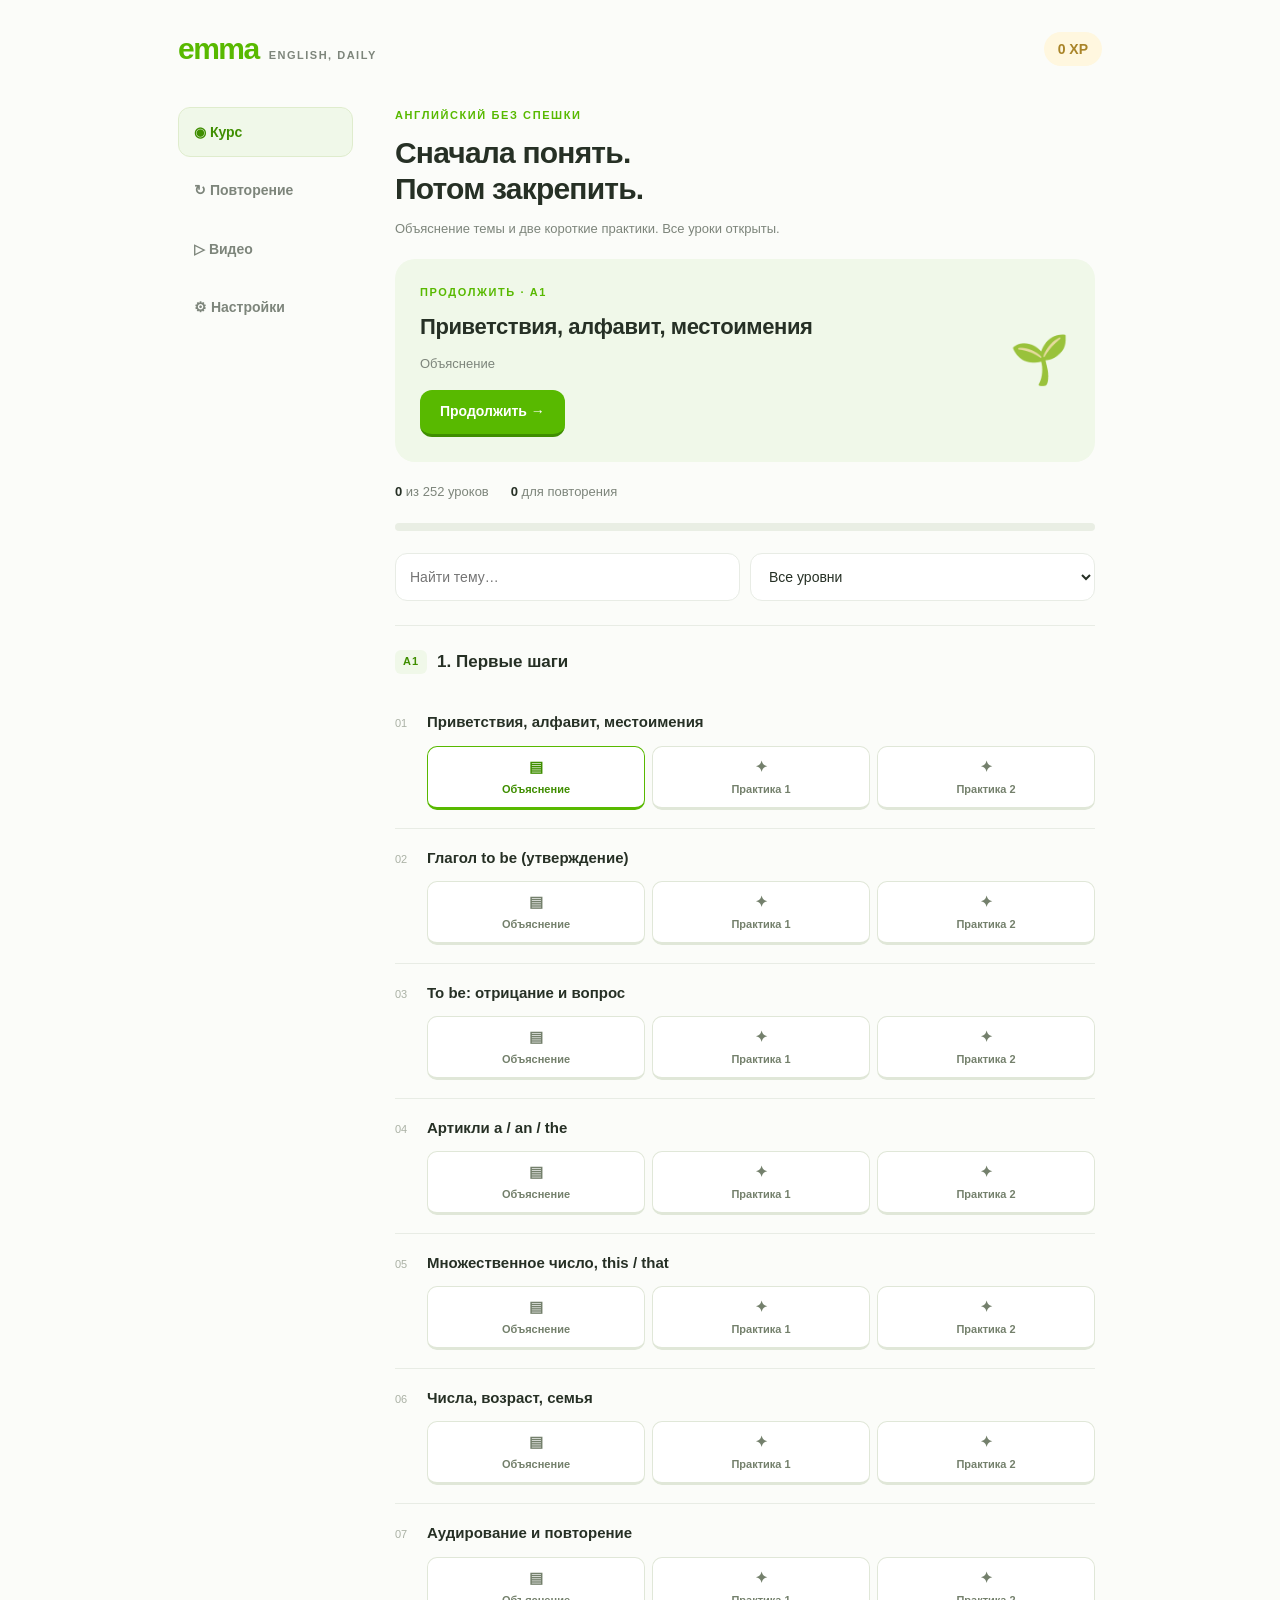
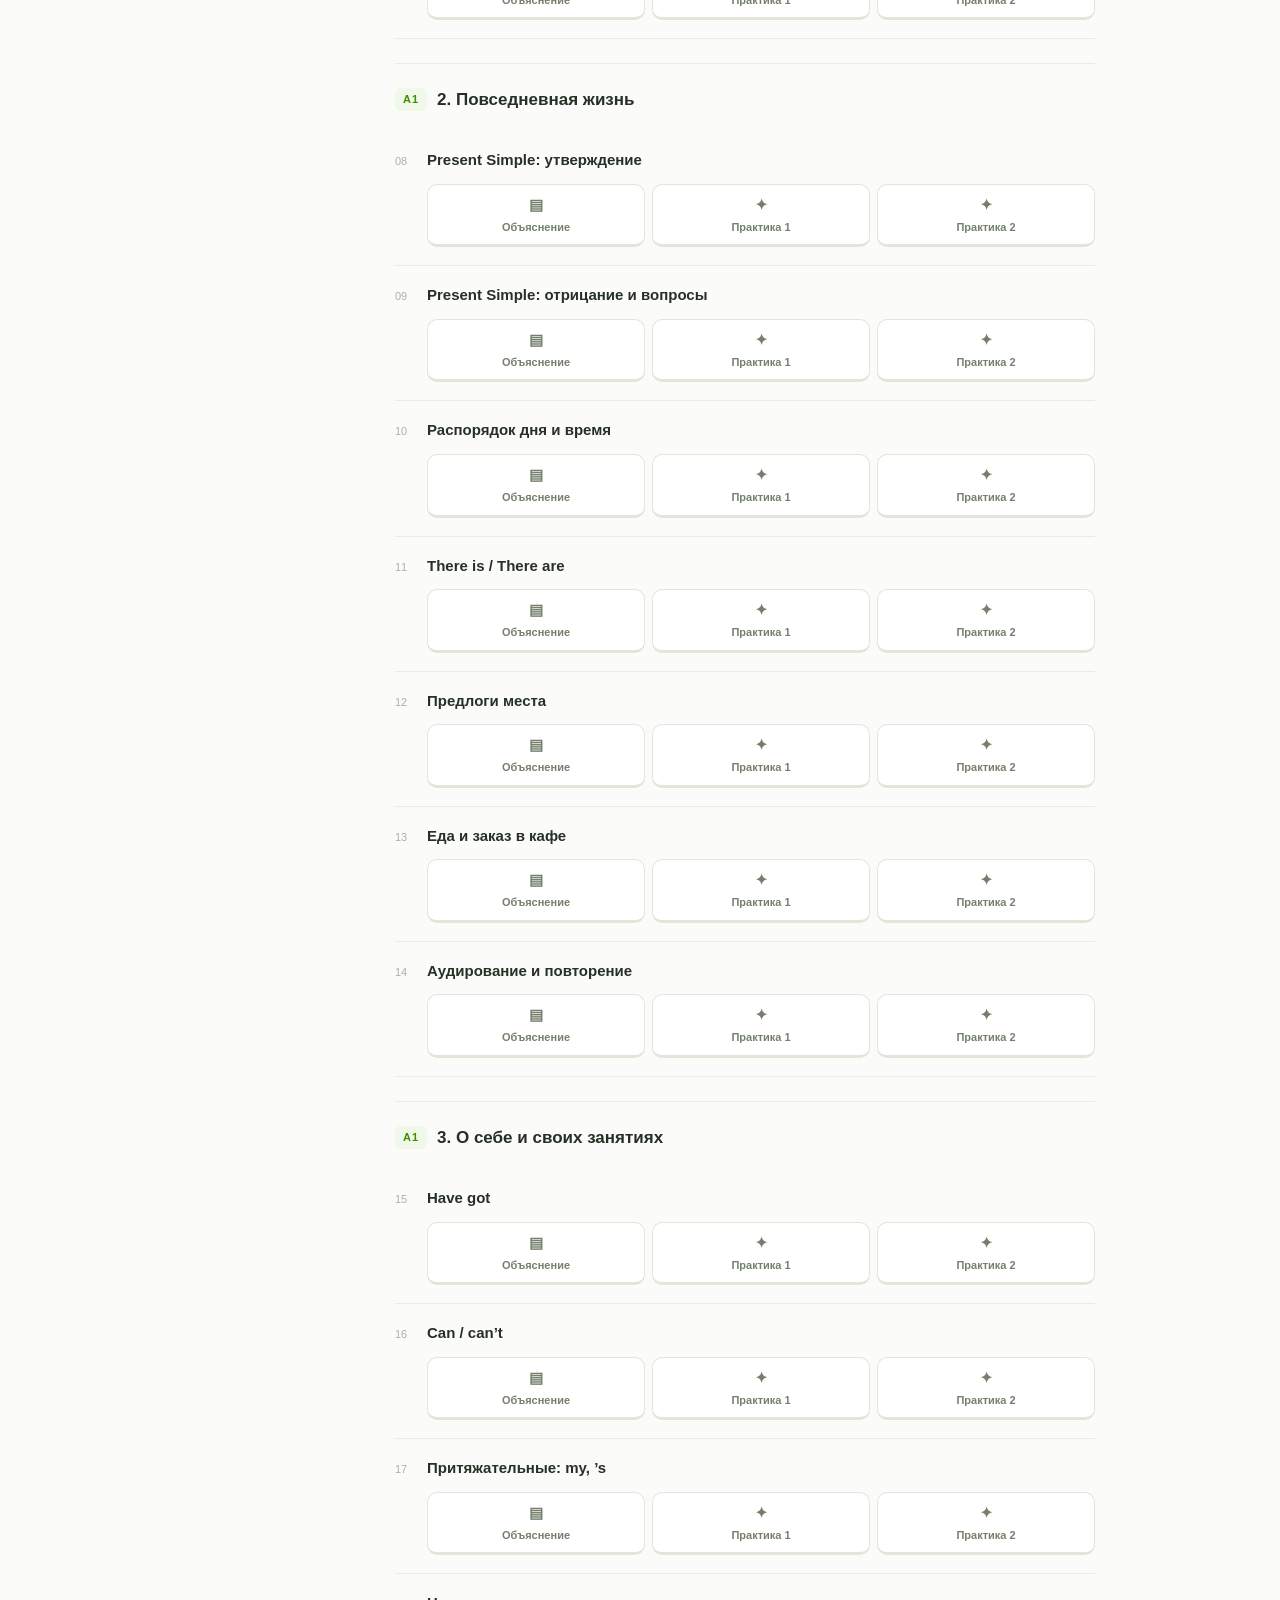
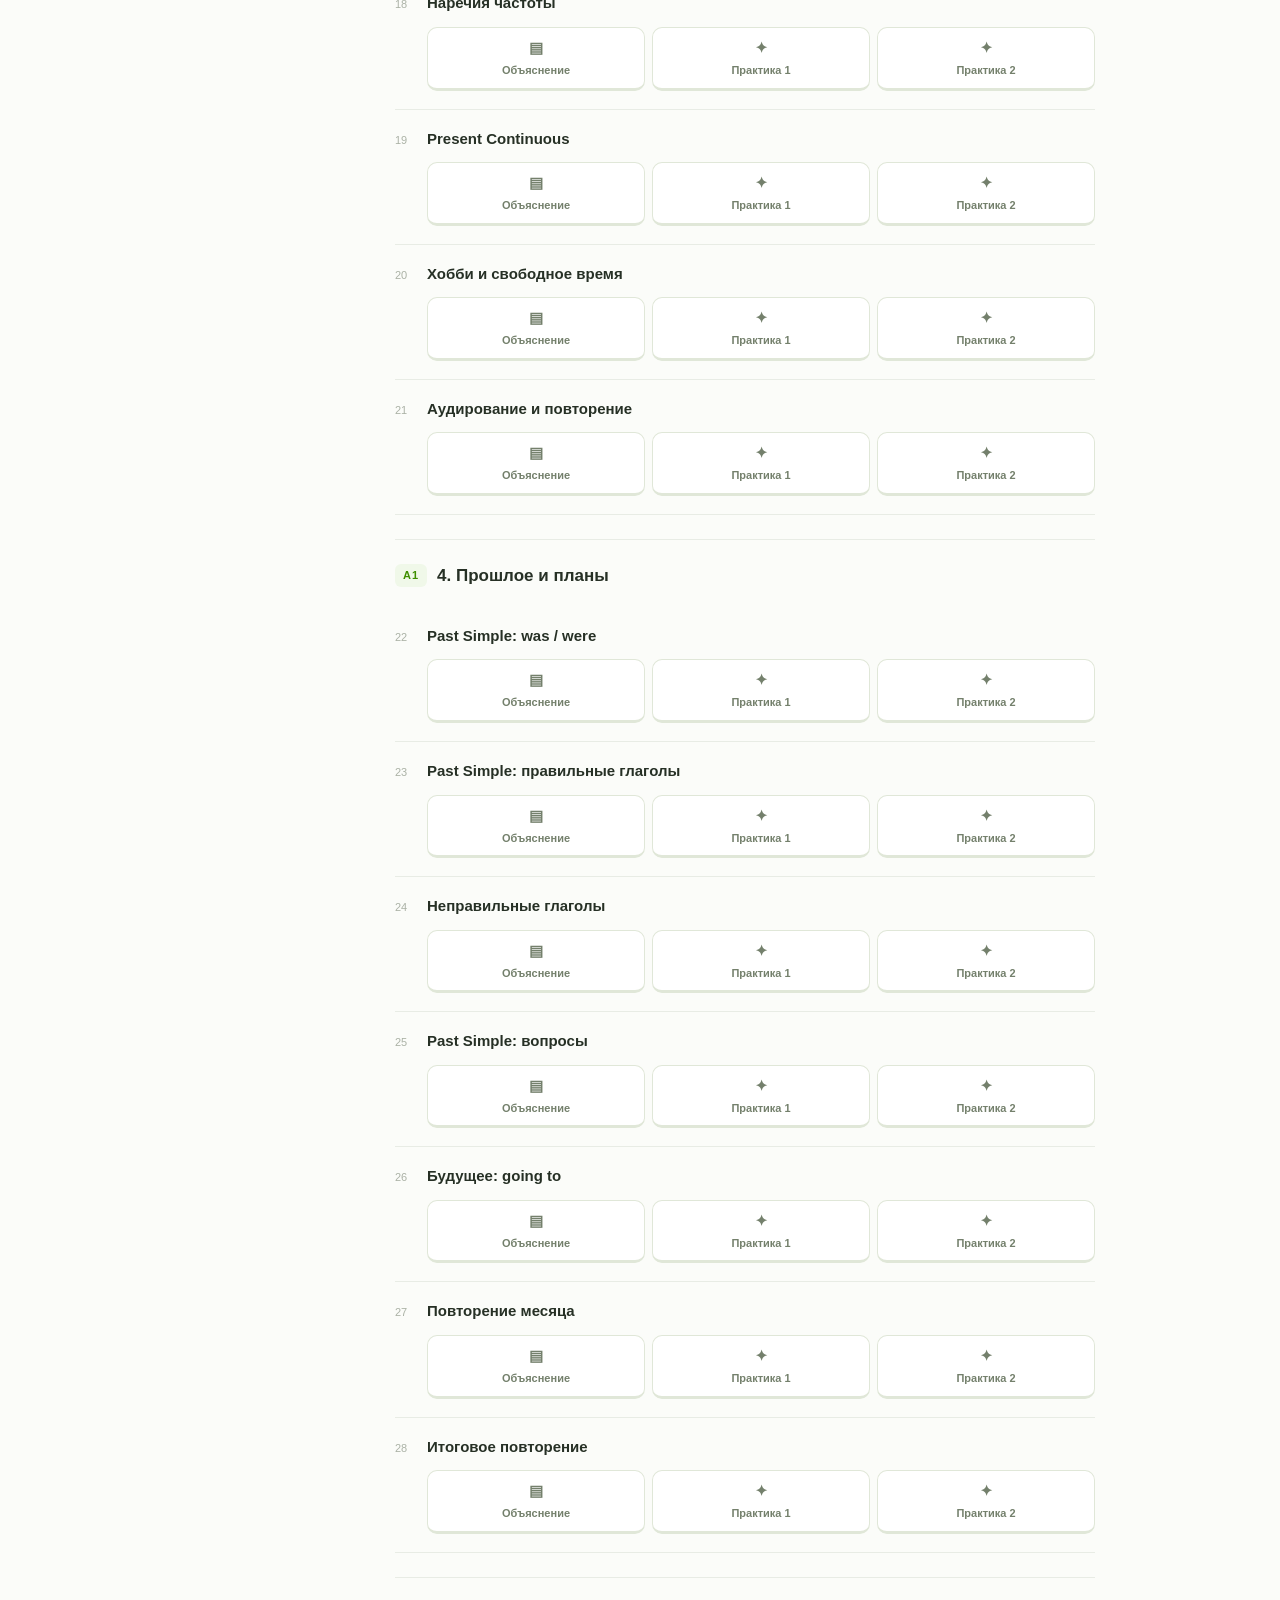
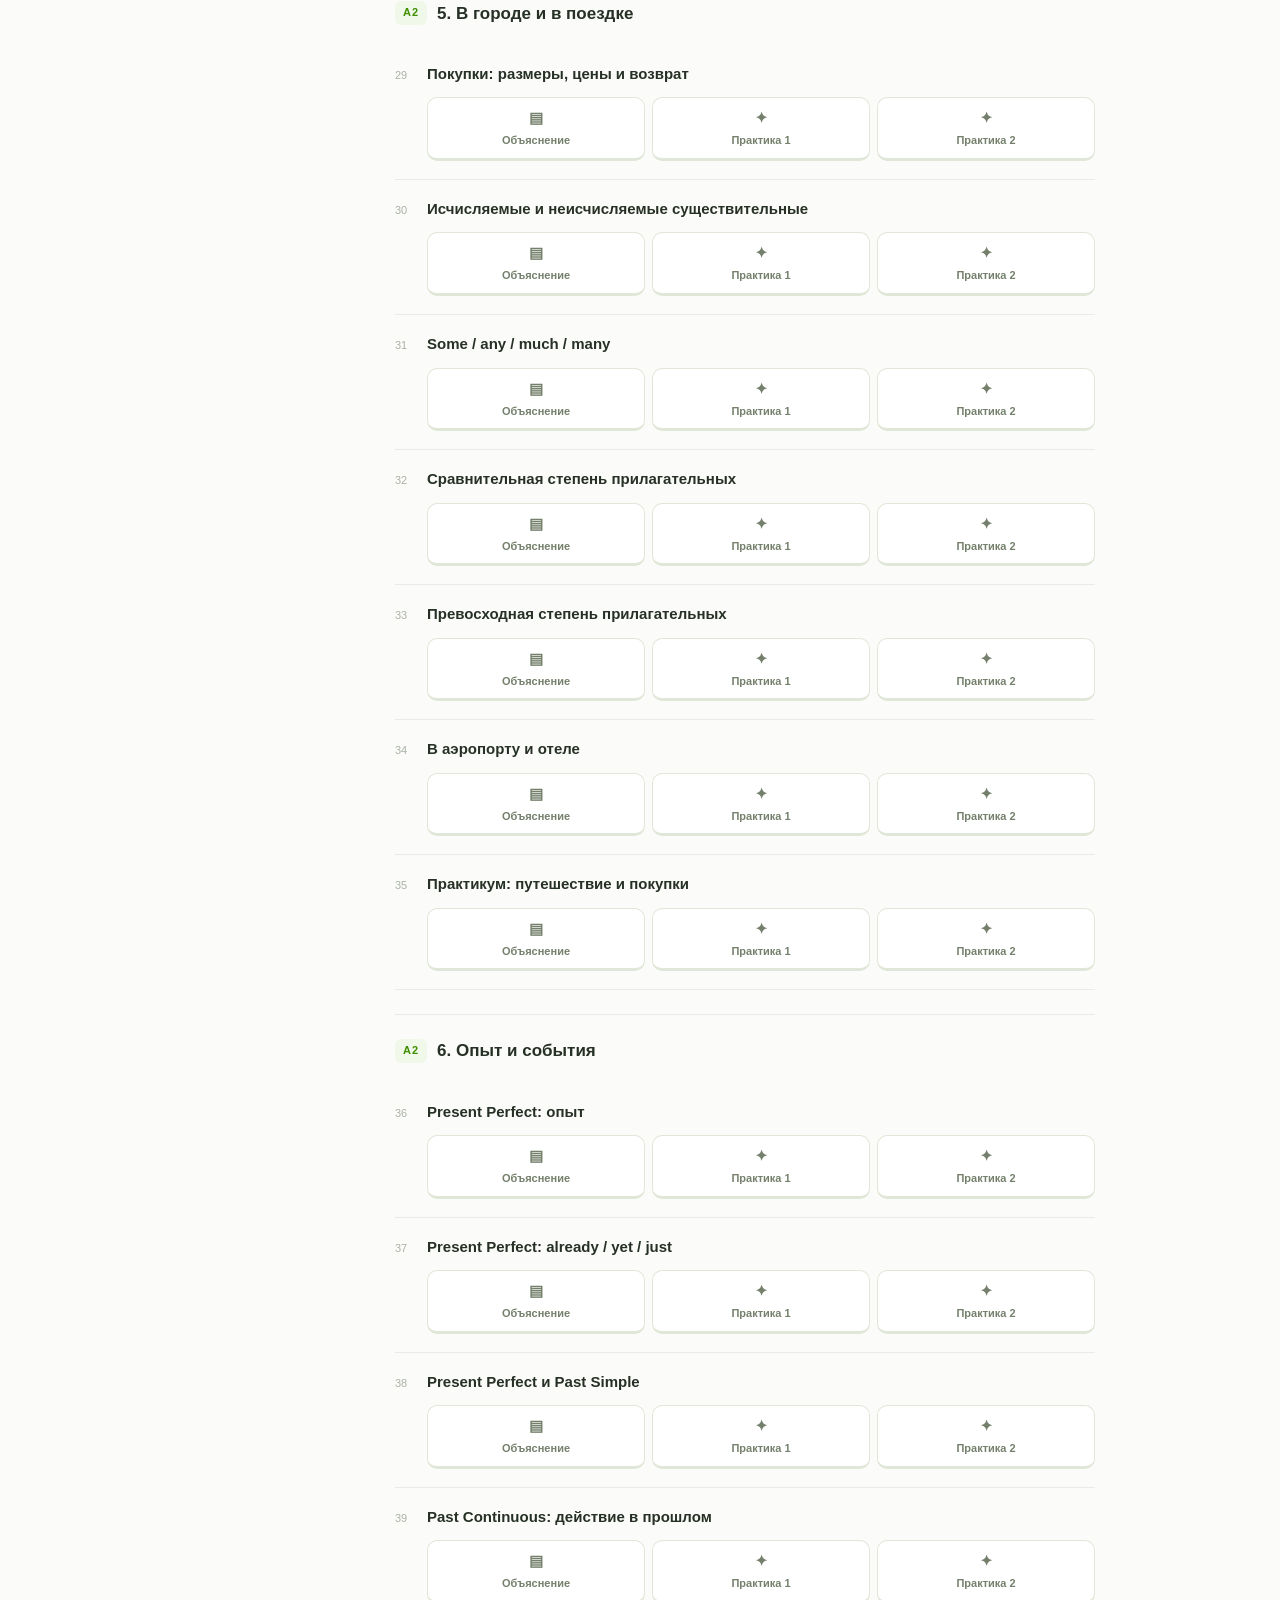
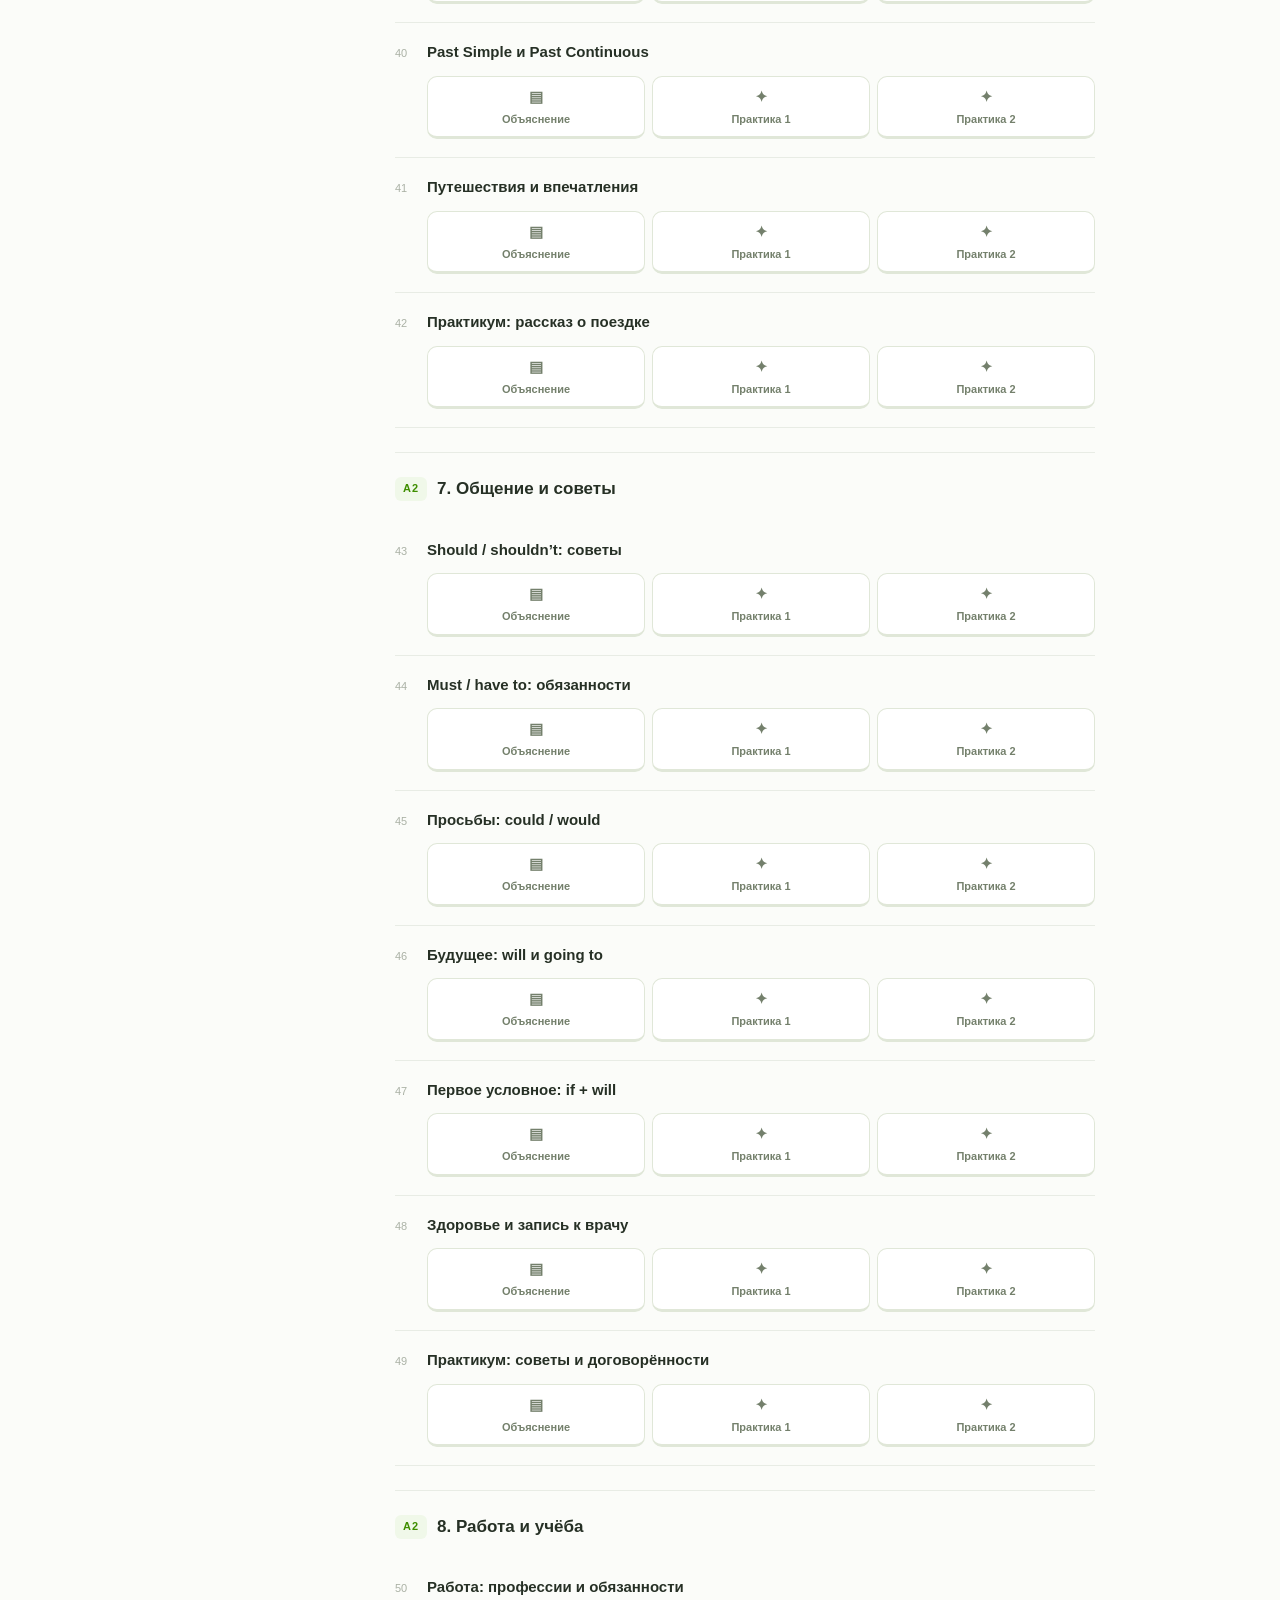
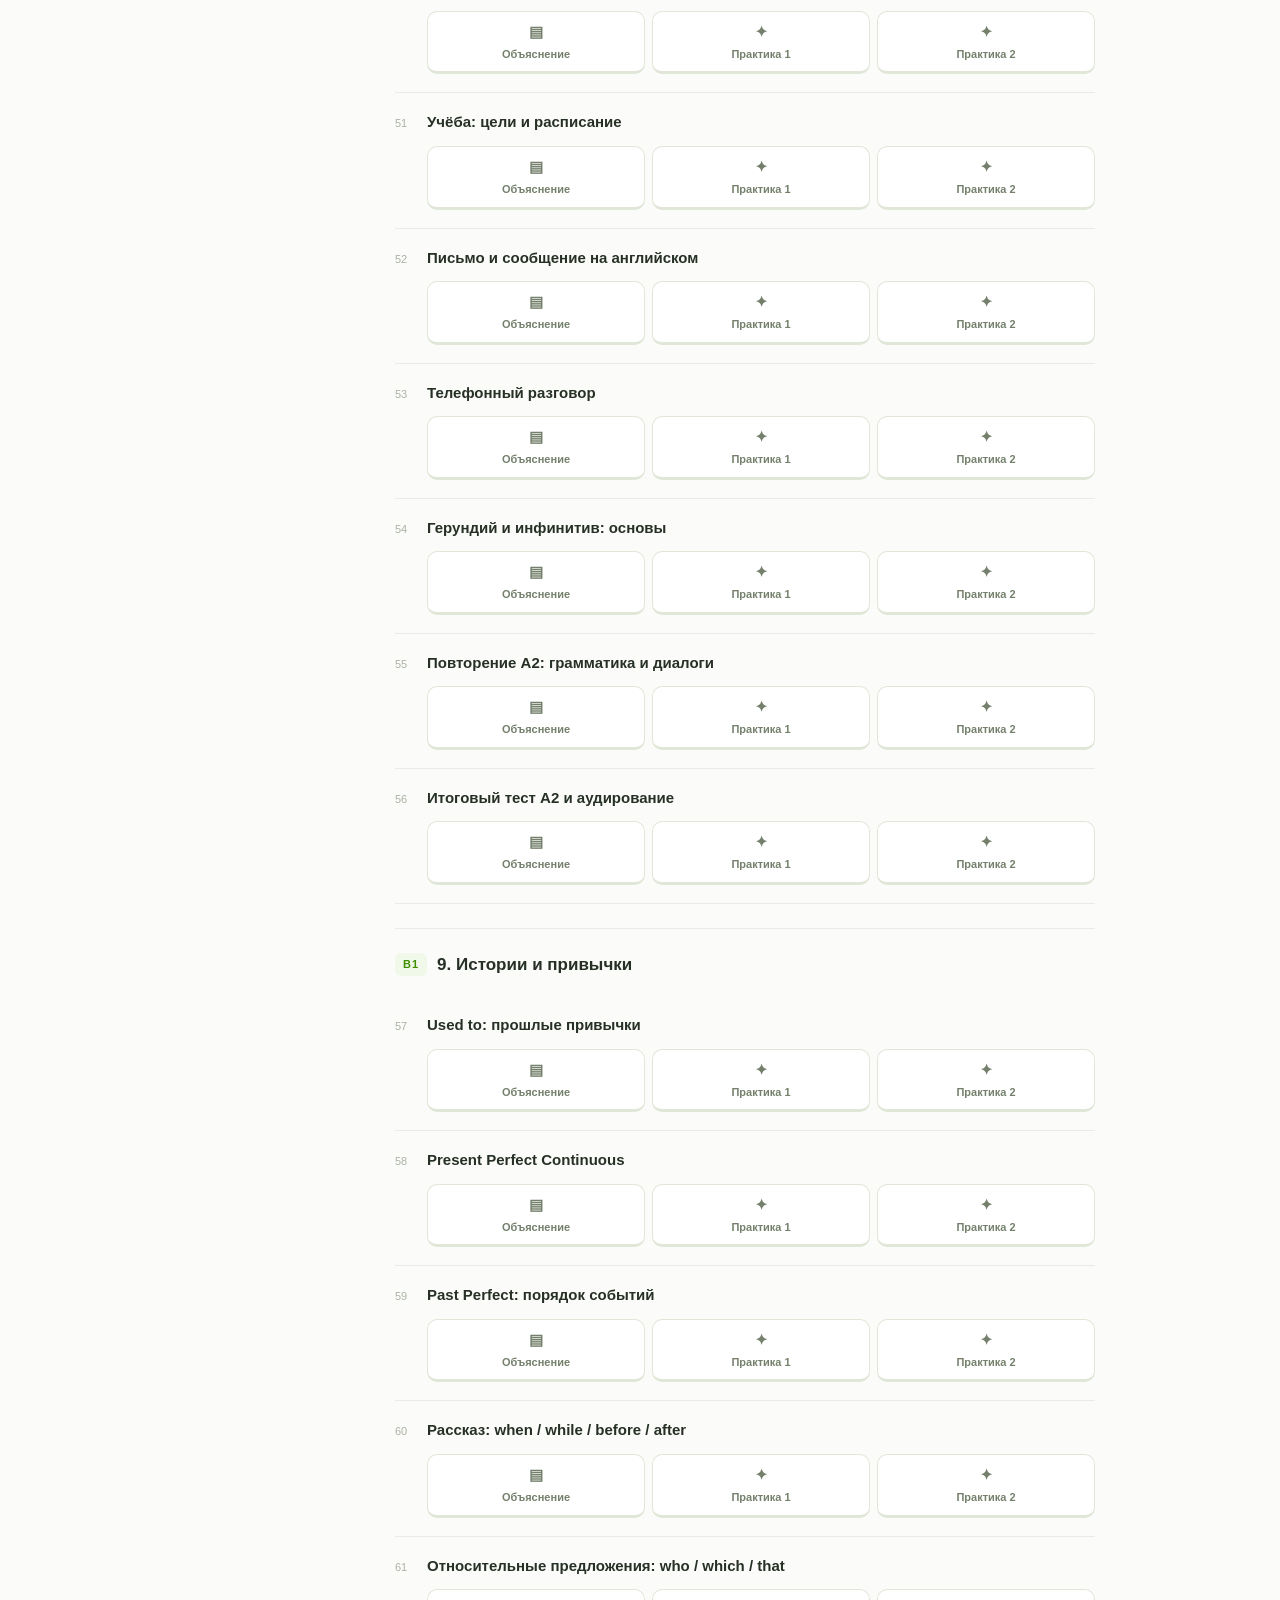
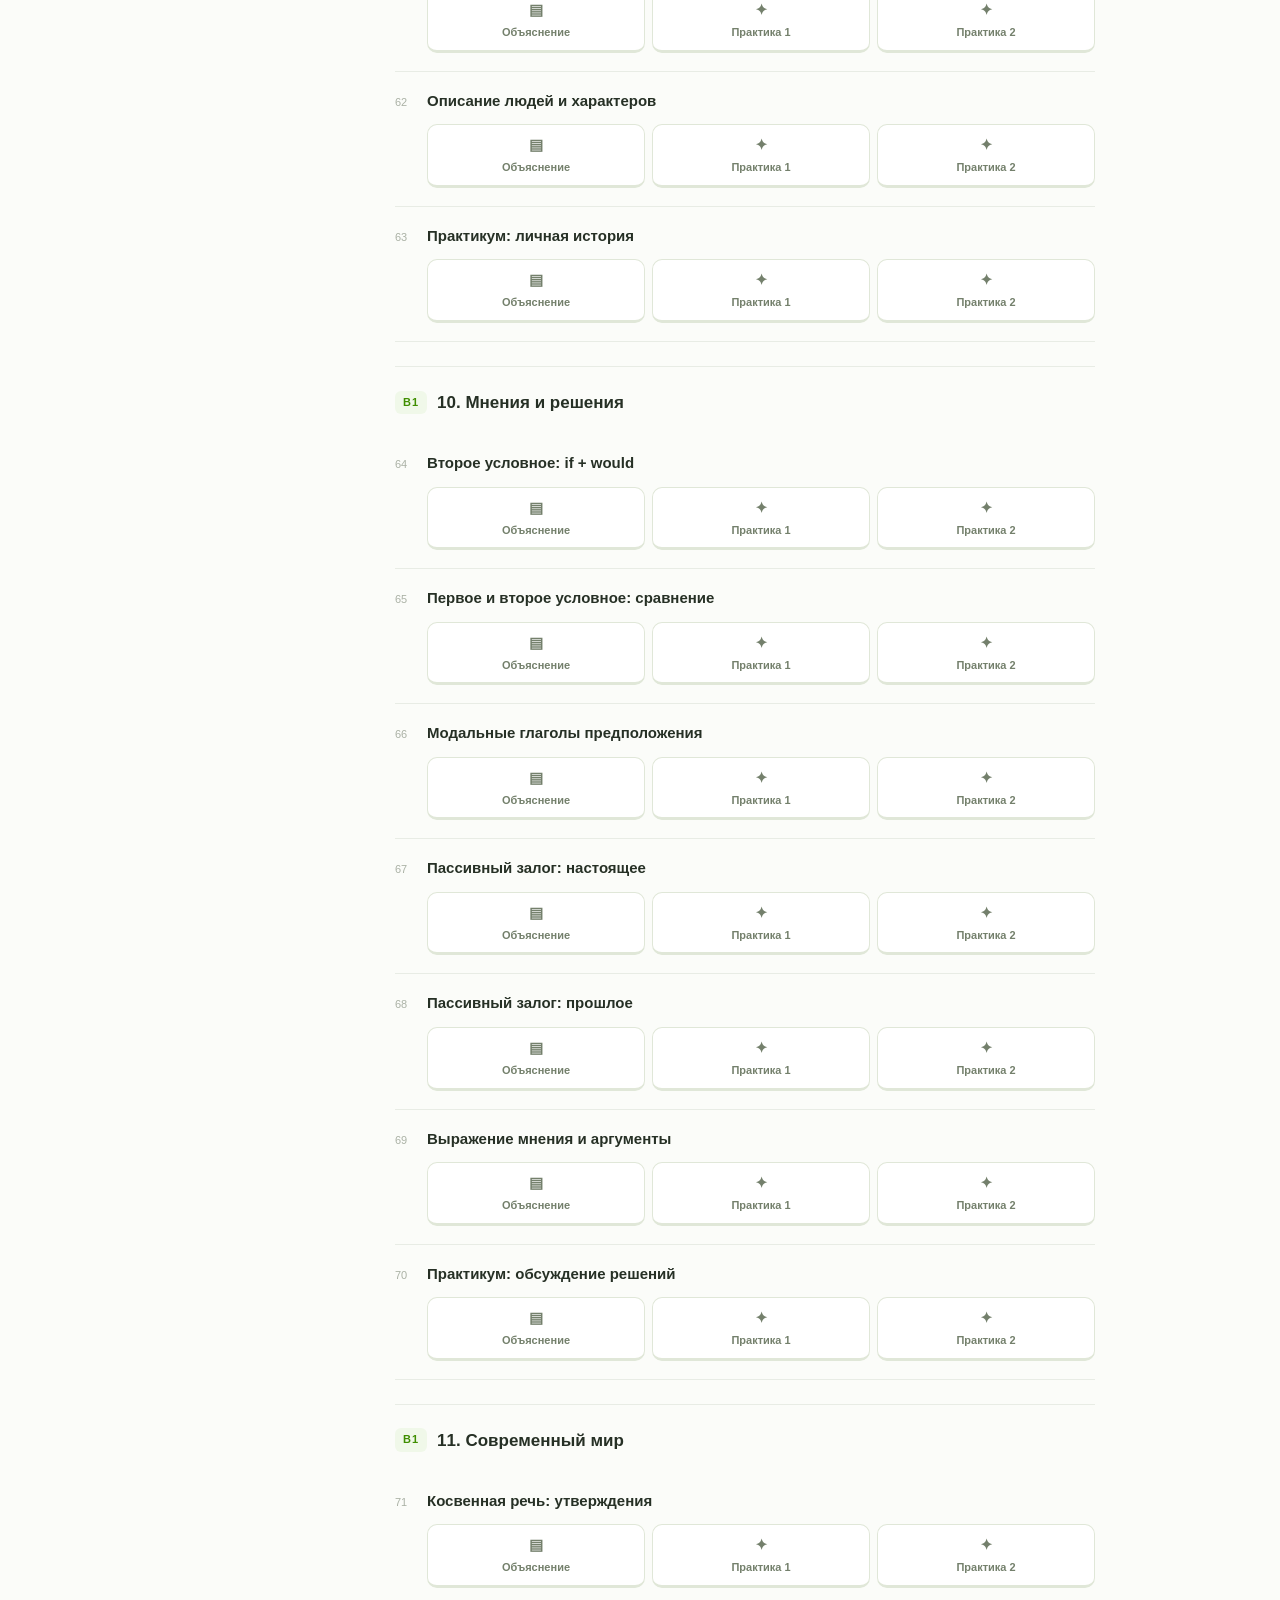
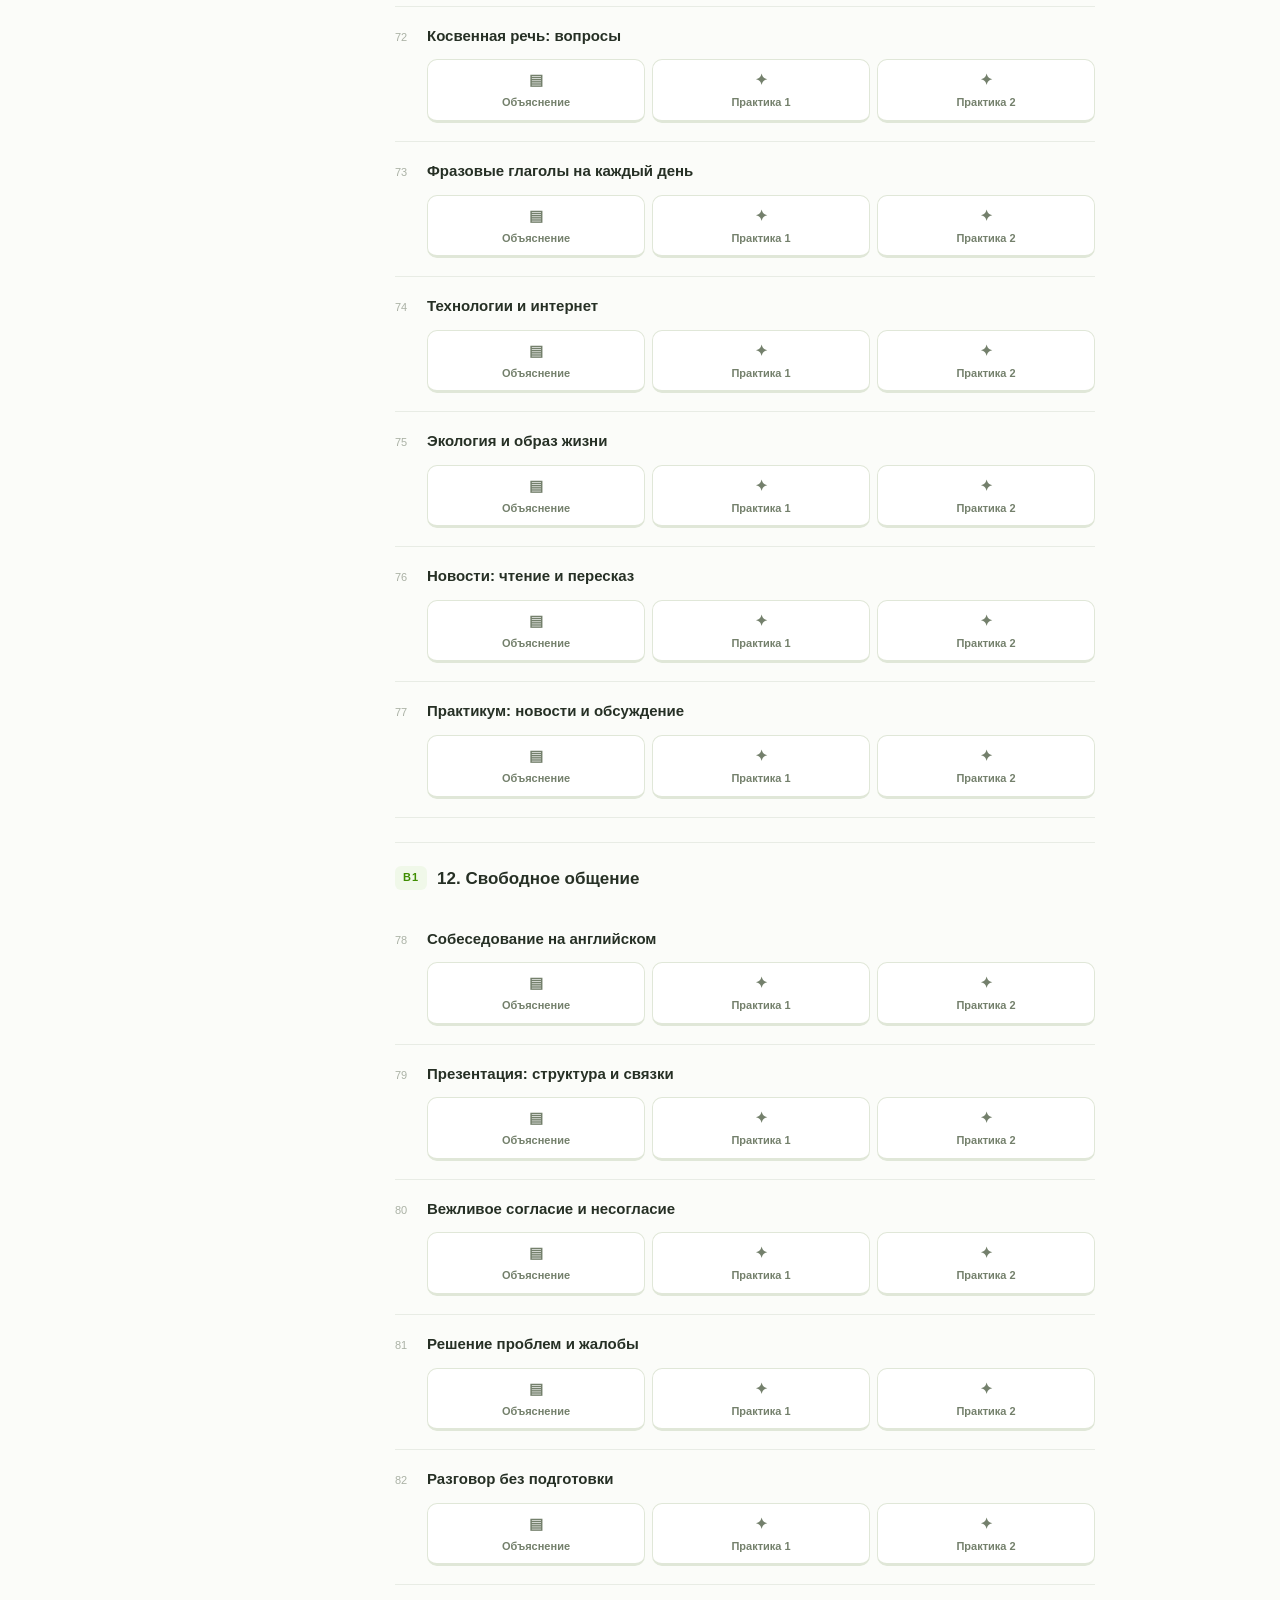
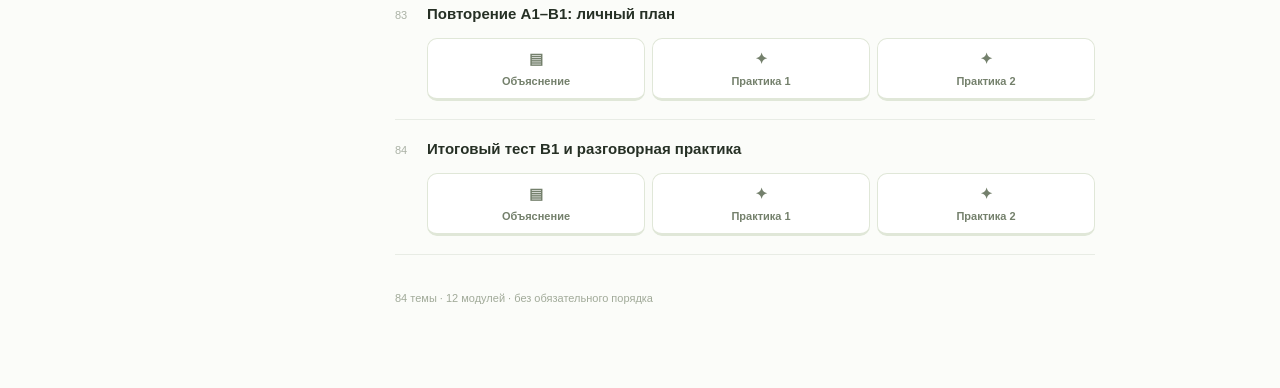
==== commit 7c64c304: "Build Emma 2.0: explanations, two practices per topic and minimal interface" ====
--- a/app/src/main/assets/index.html
+++ b/app/src/main/assets/index.html
@@ -1,265 +1,111 @@
-<!DOCTYPE html>
-<html lang="ru">
-<head>
-<meta charset="utf-8">
-<meta name="viewport" content="width=device-width, initial-scale=1, viewport-fit=cover">
-<title>Emma — английский каждый день</title>
-<meta name="description" content="84 открытых урока английского A1–B1: плитки, аудирование, диктанты и практика с видео.">
-<style>
-:root{--bg:#faf7f2;--card:#fff;--tx:#2a2622;--mu:#7a7268;--ac:#d9622b;--ac2:#fbe6da;--bd:#e8e1d6;--me:#2f6f5e;--ok:#2f8f5e;box-sizing:border-box;padding-top:env(safe-area-inset-top,0px);padding-bottom:env(safe-area-inset-bottom,0px)}
-@media (prefers-color-scheme:dark){:root:not([data-theme="light"]){--bg:#1b1917;--card:#262321;--tx:#f0ebe4;--mu:#a39a8f;--ac:#f08a56;--ac2:#3a2a20;--bd:#3a3631;--me:#4fae96;--ok:#5fc98e}}
-:root[data-theme="dark"]{--bg:#1b1917;--card:#262321;--tx:#f0ebe4;--mu:#a39a8f;--ac:#f08a56;--ac2:#3a2a20;--bd:#3a3631;--me:#4fae96;--ok:#5fc98e}
-html{scroll-padding-top:env(safe-area-inset-top,0px)}
-*{box-sizing:border-box}
-body{margin:0;background:var(--bg);color:var(--tx);font:16px/1.55 system-ui,-apple-system,"Segoe UI",Roboto,sans-serif}
-.app{max-width:760px;margin:0 auto;padding:12px 14px 150px}
-h1{font:600 22px Georgia,serif;margin:6px 0 2px}
-.sub{color:var(--mu);font-size:14px;margin-bottom:10px}
-nav{display:flex;gap:6px;margin:10px 0;position:sticky;top:env(safe-area-inset-top,0px);background:var(--bg);padding:6px 0;z-index:5}
-nav button{flex:1;padding:9px;border:1px solid var(--bd);background:var(--card);color:var(--tx);border-radius:10px;font:inherit;font-size:14px;cursor:pointer}
-nav button.on{background:var(--ac);color:#fff;border-color:var(--ac)}
-.card{background:var(--card);border:1px solid var(--bd);border-radius:14px;padding:14px;margin-bottom:12px}
-.week{font-weight:600;margin:14px 0 6px}
-.days{display:grid;grid-template-columns:repeat(auto-fill,minmax(150px,1fr));gap:8px}
-.day{border:1px solid var(--bd);background:var(--card);border-radius:12px;padding:9px;cursor:pointer;font-size:13px;text-align:left;color:var(--tx);font-family:inherit}
-.day b{display:block;font-size:14px}
-.day.cur{border-color:var(--ac);background:var(--ac2)}
-.day.done{border-color:var(--ok)}
-.day small{color:var(--mu)}
-.chat{display:flex;flex-direction:column;gap:10px;margin-bottom:10px}
-.m{max-width:92%;padding:10px 13px;border-radius:14px;white-space:pre-wrap;word-wrap:break-word}
-.t{background:var(--card);border:1px solid var(--bd);align-self:flex-start}
-.u{background:var(--me);color:#fff;align-self:flex-end}
-.ctl{display:flex;gap:6px;flex-wrap:wrap;margin:6px 0}
-.ctl button,.sp{border:1px solid var(--bd);background:var(--card);color:var(--tx);border-radius:999px;padding:6px 12px;font:inherit;font-size:13px;cursor:pointer}
-.bar{position:fixed;left:0;right:0;bottom:0;background:var(--bg);border-top:1px solid var(--bd);padding:8px 12px calc(8px + env(safe-area-inset-bottom,0px))}
-.bar div{max-width:760px;margin:0 auto;display:flex;gap:8px}
-textarea{flex:1;resize:none;border:1px solid var(--bd);background:var(--card);color:var(--tx);border-radius:12px;padding:10px;font:inherit;height:46px}
-.go{background:var(--ac);color:#fff;border:0;border-radius:12px;padding:0 18px;font:inherit;cursor:pointer}
-.go:disabled{opacity:.5}.bar div+div{margin-top:6px}.opts{flex-wrap:wrap}.mic{border:1px solid var(--bd);background:var(--card);color:var(--tx);border-radius:12px;width:48px;font-size:20px;cursor:pointer}.mic.rec{background:#c0392b;color:#fff;animation:pl 1s infinite}@keyframes pl{50%{opacity:.6}}
-.big{background:var(--ac);color:#fff;border:0;border-radius:12px;padding:11px 18px;font:inherit;cursor:pointer;width:100%}
-.g{display:flex;justify-content:space-between;border-bottom:1px solid var(--bd);padding:8px 0;font-size:14px}
-.g:last-child{border:0}
-.tag{display:inline-block;background:var(--ac2);border-radius:999px;padding:2px 10px;margin:2px;font-size:13px}
-.lis{background:var(--ac2);border-radius:10px;padding:8px;margin-top:6px}
-.hid{display:none}
-:root,:root[data-theme="dark"]{--bg:#fff;--card:#fff;--tx:#3c3c3c;--mu:#777;--ac:#58b900;--ac2:#edfadf;--bd:#e5e5e5;--me:#1c9cd6;--ok:#58a700;color-scheme:light}
-body{font-family:ui-rounded,'Arial Rounded MT Bold',system-ui,sans-serif;background:#fff}button,input,textarea{font:inherit}button{touch-action:manipulation}button:focus-visible,a:focus-visible,input:focus-visible,textarea:focus-visible{outline:3px solid #1899d6;outline-offset:4px}button:disabled{cursor:default;opacity:.55}
-.app{max-width:1120px;padding:24px 28px 160px 250px}h1{font:900 28px system-ui;color:#58b900;letter-spacing:-1px}.sub{font-size:13px}nav{position:fixed;left:max(16px,calc((100vw - 1120px)/2));top:125px;width:202px;display:flex;flex-direction:column;gap:10px;background:transparent}nav button{flex:none;border:2px solid transparent;text-align:left;font-size:15px;font-weight:800;padding:15px 18px;text-transform:uppercase;letter-spacing:.6px;border-radius:14px}nav button.on{background:#e9f7ff;border-color:#8ed4fa;color:#1585b6}nav button:hover{background:#f4f6f7}.app>.card{padding:12px 16px;background:#f7fbff;font-size:13px;margin-top:16px}.app>.card p{margin:5px 0}.app>.card small{font-size:11px}.sp,.ctl button{border:2px solid var(--bd);border-bottom-width:4px;font-weight:700}.stats{display:flex;gap:12px;margin:22px 0;flex-wrap:wrap}.stat{padding:8px 14px;border:2px solid var(--bd);border-radius:14px;font-weight:800}.stat:first-child{color:#e79300}.stat:nth-child(2){color:#1d99d3}.welcome{background:#f0fadd;border:2px solid #d9efb1;border-radius:22px;padding:24px;display:flex;align-items:center;gap:20px;margin:18px 0}.welcome h2{margin:0 0 8px;font-size:26px}.welcome p{margin:0;color:#617449}.mascot{font-size:54px;background:white;border-radius:22px;padding:14px;transform:rotate(-8deg)}.module-head{background:#58b900;color:white;border-bottom:5px solid #459400;border-radius:18px;padding:18px 22px;margin:28px 0 15px}.module-head h2{font-size:20px;margin:4px 0}.module-head small{font-weight:800;opacity:.9;letter-spacing:1px}.module-head.blue{background:#1cb0f6;border-color:#1596d3}.module-head.purple{background:#a267e6;border-color:#864dcc}.path{display:flex;flex-direction:column;align-items:center;gap:18px;padding:8px 0 24px;background:radial-gradient(circle,#e4ebdf 1px,transparent 1px) center/20px 20px}.lesson-node{width:240px;display:flex;align-items:center;gap:14px;border:0;background:transparent;cursor:pointer;color:var(--tx);text-align:left;padding:0;transform:translateX(var(--offset))}.node-circle{width:64px;height:64px;flex-shrink:0;background:#58cc02;border:3px solid #58b900;border-bottom:8px solid #46a302;border-radius:50%;color:#fff;font-size:25px;font-weight:900;display:grid;place-items:center}.lesson-node:hover .node-circle{filter:brightness(1.08);transform:translateY(-2px)}.lesson-node.current .node-circle{outline:4px solid #c6ed9d;outline-offset:4px}.lesson-node.completed .node-circle{background:#ffc800;border-color:#e6ac00}.node-label{font-weight:750;font-size:13px;max-width:155px}.node-label small{display:block;color:var(--mu);font-size:11px;font-weight:600;margin-bottom:3px}.practice{max-width:660px;margin:24px auto}.exercise-top{display:flex;gap:12px;align-items:center;color:#888;font-weight:800}.meter{height:16px;background:#e5e5e5;border-radius:20px;flex:1;overflow:hidden}.meter span{display:block;background:#58cc02;height:100%;border-radius:20px;transition:width .3s}.eyebrow{color:#1cb0f6;font-size:12px;text-transform:uppercase;letter-spacing:1.5px;font-weight:900;margin-top:30px}.practice h2{font-size:26px;line-height:1.3;margin:10px 0 22px}.prompt{display:flex;gap:16px;align-items:center;border:2px solid var(--bd);border-radius:18px;padding:20px;margin:20px 0;font-size:21px;font-weight:650}.prompt .character{font-size:42px}.choices{display:grid;gap:10px}.choice{border:2px solid var(--bd);border-bottom-width:4px;background:#fff;border-radius:14px;padding:16px;text-align:left;cursor:pointer;color:var(--tx);font-weight:650}.choice.selected{background:#e4f5ff;border-color:#67c8ef;color:#1585b6}.tiles{display:flex;flex-wrap:wrap;gap:9px;min-height:64px;padding:12px 0}.tile{background:#fff;border:2px solid var(--bd);border-bottom-width:4px;border-radius:12px;padding:10px 14px;font-weight:700;color:var(--tx);cursor:pointer}.answer-zone{border-block:2px solid var(--bd);min-height:90px;margin:20px 0}.primary{background:#58cc02;border:0;border-bottom:5px solid #46a302;border-radius:14px;color:#fff;padding:14px 24px;text-transform:uppercase;letter-spacing:1px;font-weight:850;cursor:pointer}.primary:active{transform:translateY(3px);border-bottom-width:2px}.secondary{background:white;border:2px solid var(--bd);border-bottom-width:4px;border-radius:14px;padding:12px 18px;font-weight:800;color:#777;cursor:pointer}.actions{display:flex;justify-content:space-between;gap:12px;margin-top:25px}.feedback{padding:18px;border-radius:16px;margin-top:20px;white-space:pre-line}.feedback.correct{background:#d7ffb8;color:#377f00}.feedback.wrong{background:#ffe1e1;color:#af3434}.entry{width:100%;border:2px solid var(--bd);border-radius:14px;background:#f8f8f8;padding:16px;color:var(--tx);height:auto;min-height:56px}.sound{display:block;margin:24px auto;background:#1cb0f6;border-color:#1596d3;font-size:30px;min-width:100px}.result{text-align:center;padding:35px 15px}.result .trophy{font-size:90px}.result h2{color:#58b900}.lesson-title{font-size:14px;color:#888;margin-bottom:18px}.ai-chat{margin-top:50px;border:2px solid var(--bd);border-radius:16px;padding:16px}.ai-chat summary{cursor:pointer;font-weight:800}.bar{z-index:10}.video-form{display:flex;gap:10px;margin:20px 0}.video-form input{flex:1;min-width:0}.video-player{width:100%;aspect-ratio:16/9;border:0;border-radius:16px;background:#202020}.ted-label{color:#ec4545;font-size:12px;letter-spacing:1px;font-weight:900}.video-card{padding:20px;border:2px solid var(--bd);border-radius:18px;margin:18px 0}.video-card h3{margin-top:0}.video-card textarea{display:block;width:100%;min-height:100px;resize:vertical;margin:10px 0}.video-card a{color:#1686b7;overflow-wrap:anywhere}.video-history{display:flex;flex-wrap:wrap;gap:8px}.video-history button{max-width:100%;overflow:hidden;text-overflow:ellipsis;white-space:nowrap}.note{font-size:13px;color:var(--mu)}#v3 h2{font-size:28px}.metric-row{display:flex;justify-content:center;gap:16px;margin:25px 0}.metric{background:#f0fadd;padding:18px;border-radius:16px}.metric strong{display:block;font-size:24px;color:#58a700}.big{background:#58cc02;border-bottom:4px solid #46a302}.card{border-width:2px}
-@media(max-width:780px){.app{padding:16px 16px 150px;max-width:690px}nav{position:sticky;top:0;left:auto;width:100%;flex-direction:row;background:#fff;overflow-x:auto;gap:4px}nav button{font-size:11px;padding:12px 9px;text-align:center;flex:1;white-space:nowrap}h1{font-size:25px}.welcome{padding:18px}.welcome h2{font-size:22px}.mascot{font-size:36px;padding:10px}.lesson-node{--offset:0px!important;width:260px}.video-form{flex-direction:column}.practice h2{font-size:23px}.actions{flex-wrap:wrap}.prompt{font-size:18px}.metric-row{gap:8px}.metric{padding:12px}.bar{padding-bottom:calc(8px + env(safe-area-inset-bottom,0px))}}
-@media(prefers-reduced-motion:reduce){*{animation:none!important;transition:none!important;scroll-behavior:auto!important}}
-
-:root:not([data-theme="light"]){--bg:#fff;--card:#fff;--tx:#3c3c3c;--mu:#777;--ac:#58b900;--ac2:#edfadf;--bd:#e5e5e5;--me:#1c9cd6;--ok:#58a700}
-
-.voice-grid{display:grid;grid-template-columns:repeat(2,minmax(0,1fr));gap:14px;margin:18px 0}.voice-grid label{display:grid;gap:6px;font-size:13px;font-weight:700}.voice-grid select{max-width:100%;min-width:0;border:2px solid var(--bd);border-radius:10px;padding:10px;background:var(--card);color:var(--tx)}#voice-settings summary{cursor:pointer;font-weight:800}#oral-answer{width:100%;min-height:90px;resize:vertical;margin-bottom:14px}#oral-status{min-height:44px}#oral-lesson{width:100%;font-size:14px}#voice-volume{width:100%}nav{width:210px}@media(max-width:780px){nav{width:100%}nav button{font-size:10px;padding:12px 6px}.voice-grid{grid-template-columns:1fr}}
-</style>
-</head>
-<body>
-<div class="app">
-<h1>emma <span style="color:#3c3c3c;font-size:17px;letter-spacing:0">English, one step at a time</span></h1>
-<div class="sub">Уровни A1–B1 · 84 урока · 12 модулей · все уроки открыты<br><small>Ваш прогресс и заметки сохраняются только в этом браузере.</small></div>
-<div class="card"><b>🎤 Доступ к микрофону</b><p id="mic-status" role="status" aria-live="polite">Нажмите кнопку, чтобы запросить разрешение браузера.</p><button class="sp" id="mic-permission">Разрешить микрофон</button><small style="display:block;margin-top:8px;color:var(--mu)">Разрешение подтверждается в окне браузера. Голос распознаётся средствами браузера; для распознавания может понадобиться интернет.</small></div>
-<details id="voice-settings" class="card"></details><nav><button id="n0" class="on">🗺 Учиться</button><button id="n1">✏️ Практика</button><button id="n2">🏆 Прогресс</button><button id="n3">▶ Видео</button><button id="n4">🎙 Говорить</button></nav>
-<section id="v0"></section>
-<section id="v1" class="hid"></section>
-<section id="v2" class="hid"></section><section id="v3" class="hid"></section><section id="v4" class="hid"></section>
-</div>
-<div class="bar hid" id="bar"><div class="opts"><button class="sp" id="tv"></button><button class="sp" id="cv"></button><button class="sp" id="rl"></button></div><div><button class="mic" id="mic" title="Говорить">🎤</button><textarea id="inp" placeholder="Напишите ответ или нажмите 🎤 и скажите вслух"></textarea><button class="go" id="send">➤</button></div></div>
-<script src="android-speech.js"></script>
-<script>
-const PLAN=["Приветствия, алфавит, местоимения","Глагол to be (утверждение)","To be: отрицание и вопрос","Артикли a / an / the","Множественное число, this / that","Числа, возраст, семья","🎧 TED-день: аудирование и разбор",
-"Present Simple: утверждение","Present Simple: отрицание и вопросы","Распорядок дня и время","There is / There are","Предлоги места","Еда и заказ в кафе","🎧 TED-день: аудирование и разбор",
-"Have got","Can / can’t","Притяжательные: my, ’s","Наречия частоты","Present Continuous","Хобби и свободное время","🎧 TED-день: аудирование и разбор",
-"Past Simple: was / were","Past Simple: правильные глаголы","Неправильные глаголы","Past Simple: вопросы","Будущее: going to","Повторение месяца","🎧 Итоговый тест + TED-день"];
-const MODULES=[
-['Первые шаги','A1'],['Повседневная жизнь','A1'],['О себе и своих занятиях','A1'],['Прошлое и планы','A1'],
-['В городе и в поездке','A2'],['Опыт и события','A2'],['Общение и советы','A2'],['Работа и учёба','A2'],
-['Истории и привычки','B1'],['Мнения и решения','B1'],['Современный мир','B1'],['Свободное общение','B1']
-];
-PLAN.push(
-'Покупки: размеры, цены и возврат','Исчисляемые и неисчисляемые существительные','Some / any / much / many','Сравнительная степень прилагательных','Превосходная степень прилагательных','В аэропорту и отеле','🎧 Практикум: путешествие и покупки',
-'Present Perfect: опыт','Present Perfect: already / yet / just','Present Perfect и Past Simple','Past Continuous: действие в прошлом','Past Simple и Past Continuous','Путешествия и впечатления','🎧 Практикум: рассказ о поездке',
-'Should / shouldn’t: советы','Must / have to: обязанности','Просьбы: could / would','Будущее: will и going to','Первое условное: if + will','Здоровье и запись к врачу','🎧 Практикум: советы и договорённости',
-'Работа: профессии и обязанности','Учёба: цели и расписание','Письмо и сообщение на английском','Телефонный разговор','Герундий и инфинитив: основы','Повторение A2: грамматика и диалоги','🎧 Итоговый тест A2 и аудирование',
-'Used to: прошлые привычки','Present Perfect Continuous','Past Perfect: порядок событий','Рассказ: when / while / before / after','Относительные предложения: who / which / that','Описание людей и характеров','🎧 Практикум: личная история',
-'Второе условное: if + would','Первое и второе условное: сравнение','Модальные глаголы предположения','Пассивный залог: настоящее','Пассивный залог: прошлое','Выражение мнения и аргументы','🎧 Практикум: обсуждение решений',
-'Косвенная речь: утверждения','Косвенная речь: вопросы','Фразовые глаголы на каждый день','Технологии и интернет','Экология и образ жизни','Новости: чтение и пересказ','🎧 Практикум: новости и обсуждение',
-'Собеседование на английском','Презентация: структура и связки','Вежливое согласие и несогласие','Решение проблем и жалобы','Разговор без подготовки','Повторение A1–B1: личный план','🎧 Итоговый тест B1 и разговорная практика'
-);
-const SYS=`You are Emma, a friendly, patient native-English tutor for a Russian-speaking woman at {L} level. Run a 40-minute daily lesson. Today is Day {D} of {TOTAL}. Topic: "{T}". {W}
-RULES:
-- Use very simple English (short sentences), and explain grammar in RUSSIAN with 2–3 clear English examples. Be warm, encouraging, like a real tutor.
-- Work ONE step at a time and WAIT for the student's answer before moving on. Keep each message short (max ~120 words).
-- Lesson steps: (1) Warm-up review of previous material, 5 min; (2) Grammar explanation + 3 practice exercises, 10 min; (3) Vocabulary: 6–8 new words + a very short text (3–4 sentences) to memorize, then check recall, 5 min; (4) Reading: a short text (60–100 words) + 3 questions, 8 min; (5) Listening, 7 min: put a short script (30–50 words) inside <listen>...</listen> tags (the app will play it as audio and hide the text), then ask 3 questions; (6) Mini-test, 5 questions, 5 min. On listening days use a level-appropriate original listening script. Optionally replace steps 2–3 with: recommend ONE short real TED/TED-Ed talk (title and speaker only, no links, choose one you are sure exists, 3–6 min, simple English), give 5 key words, listening tasks, and discuss it afterwards.
-- When the student makes a mistake: show the correct version, explain briefly in Russian why, and give one similar exercise to fix it. If a topic is not understood, re-explain differently and give extra practice before moving on. Suggest extra material (e.g. BBC Learning English, English with Lucy, EnglishClass101 — search by name) when useful.
-- Mention what the student's weak spots are: {S}
-- Put new English text for reading in plain text. Do not use tables.
-- When the whole lesson is done (or the student asks to finish), give a final report in Russian: grade for each part (1–10), overall grade, what was good, what to improve and what to repeat. The LAST line of that message must be exactly: ОЦЕНКА: N/10 | СЛАБО: topic1, topic2 (N = integer 1–10).`;
-const $=s=>document.querySelector(s);
-let st={day:1,done:{},weak:[],chats:{}};
-try{const r=localStorage.getItem('et3');if(r)st=Object.assign(st,JSON.parse(r))}catch(e){}
-st.voice=st.voice||{tts:false,conv:false,lang:'en-US'};const save=()=>{try{localStorage.setItem('et3',JSON.stringify(st))}catch(e){}};
-let sample=null,busy=false;
-(async()=>{try{sample=await claude.use("sample")}catch(e){} if(!sample)$('#v1').dataset.nosample=1;if(!$('#v1').classList.contains('hid'))lesson();})();
-function esc(s){return s.replace(/[&<>]/g,c=>({'&':'&amp;','<':'&lt;','>':'&gt;'}[c]))}
-function fmt(s){return esc(s).replace(/\*\*(.+?)\*\*/g,'<b>$1</b>')}
-function tab(i){try{speechSynthesis.cancel();if(rec)rec.abort()}catch(e){}[0,1,2].forEach(k=>{$('#v'+k).classList.toggle('hid',k!=i);$('#n'+k).classList.toggle('on',k==i)});$('#bar').classList.toggle('hid',i!=1);if(i==0)plan();if(i==1)lesson();if(i==2)prog();}
-[0,1,2].forEach(k=>$('#n'+k).onclick=()=>tab(k));
-function plan(){let h='<div class="card"><b>Как устроен день (40 мин)</b><br><small style="color:var(--mu)">5 повторение · 10 грамматика · 5 слова и текст для запоминания · 8 чтение · 7 аудирование · 5 тест. Каждый 7-й урок — аудирование и повторение. Все 84 урока доступны сразу: выбирайте любую тему, проходить предыдущие необязательно.</small></div>';
-for(let w=0;w<MODULES.length;w++){h+='<div class="week">Модуль '+(w+1)+' · '+MODULES[w][0]+' <span class="tag">'+MODULES[w][1]+'</span></div><div class="days">';for(let d=w*7+1;d<=w*7+7;d++){const g=st.done[d];h+='<button class="day'+(d==st.day?' cur':'')+(g?' done':'')+'" data-d="'+d+'"><b>День '+d+(g?' ✓ '+g+'/10':'')+'</b><small>'+PLAN[d-1]+'</small></button>'}h+='</div>'}
-$('#v0').innerHTML=h;document.querySelectorAll('.day').forEach(b=>b.onclick=()=>{st.day=+b.dataset.d;save();tab(1)});}
-function lesson(){const d=st.day,c=st.chats[d]||[];let h='<div class="card"><b>День '+d+': '+PLAN[d-1]+'</b></div>';
-if(!sample&&$('#v1').dataset.nosample)h+='<div class="card">Ответы AI-репетитора требуют среды Claude с поддержкой claude.use("sample"). При открытии этого HTML как обычного файла чат недоступен. Микрофон и план курса работают независимо от чата.</div>';
-if(!c.length)h+='<button class="big" id="start">▶ Начать урок</button>';
-h+='<div class="chat" id="chat">'+c.map(rm).join('')+'</div>';
-if(c.length)h+='<div class="ctl"><button id="fin">🏁 Завершить и получить оценку</button><button id="hlp">❓ Объясни ещё раз</button><button id="ext">➕ Дай ещё упражнение</button><button id="rst">↺ Начать день заново</button></div>';
-$('#v1').innerHTML=h;
-const s=$('#start');if(s)s.onclick=()=>say('Начнём урок!');
-const q=(id,t)=>{const e=$(id);if(e)e.onclick=()=>say(t)};q('#fin','Давай закончим урок. Поставь мне оценки и скажи, что повторить.');q('#hlp','Я не поняла. Объясни проще и по-другому.');q('#ext','Дай мне ещё упражнения на эту тему.');
-const r=$('#rst');if(r)r.onclick=()=>{if(confirm('Стереть переписку этого дня?')){st.chats[d]=[];save();lesson()}};
-bindL();}
-function rm(m,i){if(m.r=='user')return'<div class="m u">'+fmt(m.c)+'</div>';
-let t=m.c,ls='';t=t.replace(/<listen>([\s\S]*?)<\/listen>/g,(x,a)=>{ls+='<div class="lis"><button class="sp" data-t="'+esc(a.trim()).replace(/"/g,'&quot;')+'">▶ Слушать</button> <button class="sp" data-s="'+esc(a.trim()).replace(/"/g,'&quot;')+'">👁 Показать текст</button></div>';return''});
-return'<div class="m t">'+fmt(t.trim())+ls+'</div>'}
-function bindL(){document.querySelectorAll('[data-t]').forEach(b=>b.onclick=()=>speak(b.dataset.t));document.querySelectorAll('[data-s]').forEach(b=>b.onclick=()=>{b.replaceWith(Object.assign(document.createElement('i'),{textContent:b.dataset.s}))});}
-function speak(t,done){try{speechSynthesis.cancel();t=t.replace(/<\/?listen>/g,' ').replace(/ОЦЕНКА:.*$/m,'').replace(/[*_#]/g,'').replace(/[\u{1F300}-\u{1FAFF}\u2600-\u27BF]/gu,'');const parts=(t.match(/[^.!?\n]+[.!?]*/g)||[]).filter(x=>/[a-zа-яё0-9]/i.test(x));if(!parts.length){done&&done();return}parts.forEach((p,i)=>{const u=new SpeechSynthesisUtterance(p.trim()),ru=/[а-яё]/i.test(p);u.lang=ru?'ru-RU':'en-US';u.rate=ru?1:.85;if(i==parts.length-1&&done){u.onend=done;u.onerror=done}speechSynthesis.speak(u)})}catch(e){done&&done()}}
-let rec=null;
-async function listen(){const SR=window.SpeechRecognition||window.webkitSpeechRecognition;if(!SR){alert('Голосовой ввод не поддерживается этим браузером. Откройте приложение в Chrome, Edge или Safari.');return}if(rec){rec.stop();return}if(!await requestMicrophone())return;try{speechSynthesis.cancel()}catch(e){}let fin='';const r=rec=new SR();r.lang=st.voice.lang;r.interimResults=true;r.continuous=false;r.onresult=e=>{let t='';for(const x of e.results)t+=x[0].transcript;$('#inp').value=t;fin=t};r.onerror=e=>{if(e.error=='not-allowed'||e.error=='service-not-allowed'){st.voice.conv=false;vupd();alert('Нет доступа к микрофону. Разрешите его в настройках браузера (значок замка у адресной строки) или откройте страницу в отдельной вкладке.')}};r.onend=()=>{rec=null;$('#mic').classList.remove('rec');if(fin.trim()&&st.voice.conv&&!busy)$('#send').click()};$('#mic').classList.add('rec');try{r.start()}catch(e){rec=null;$('#mic').classList.remove('rec')}}
-function vupd(){$('#tv').textContent='🔊 Озвучка: '+(st.voice.tts||st.voice.conv?'вкл':'выкл');$('#cv').textContent='🗣 Разговор голосом: '+(st.voice.conv?'вкл':'выкл');$('#rl').textContent='Я говорю на: '+(st.voice.lang=='en-US'?'English':'Русский');save()}
-async function say(text){if(busy||!sample)return;busy=true;$('#send').disabled=true;const d=st.day;const c=st.chats[d]=st.chats[d]||[];c.push({r:'user',c:text});c.push({r:'tutor',c:'…'});save();lesson();
-const sys=SYS.replace('{D}',d).replace('{TOTAL}',PLAN.length).replace('{L}',MODULES[Math.floor((d-1)/7)][1]).replace('{T}',PLAN[d-1]).replace('{W}',d%7==0?'This is a listening and review day.':'').replace('{S}',st.weak.slice(-6).join(', ')||'none yet');
-let hist=c.slice(0,-1).slice(-24).map(m=>({role:m.r=='user'?'user':'assistant',content:m.c}));while(hist.length&&hist[0].role!='user')hist.shift();
-const input=[{role:'user',content:sys+'\n\nThe lesson dialogue follows.'},{role:'assistant',content:'Understood. I will follow these rules.'},...hist];
-try{const r=await sample(input,{cache:false,onText:({text})=>{c[c.length-1].c=text;const e=document.querySelector('#chat');if(e&&e.lastChild)e.lastChild.innerHTML=fmt(text.replace(/<listen>[\s\S]*?(<\/listen>|$)/g,'🎧 …'))}});
-c[c.length-1].c=r.text;const m=r.text.match(/ОЦЕНКА:\s*(\d+)\/10(?:\s*\|\s*СЛАБО:\s*(.*))?/);if(m){st.done[d]=+m[1];if(m[2])m[2].split(',').forEach(x=>{x=x.trim();if(x&&!st.weak.includes(x))st.weak.push(x)})}}
-catch(e){c[c.length-1].c='Ошибка связи. Попробуйте отправить ещё раз.'}
-busy=false;$('#send').disabled=false;save();lesson();const last=c[c.length-1];if(last&&last.r=='tutor'&&!/^Ошибка связи/.test(last.c)&&(st.voice.tts||st.voice.conv))speak(last.c,()=>{if(st.voice.conv&&!busy)listen()});}
-$('#send').onclick=()=>{const v=$('#inp').value.trim();if(!v)return;$('#inp').value='';say(v)};
-$('#inp').onkeydown=e=>{if(e.key=='Enter'&&!e.shiftKey){e.preventDefault();$('#send').click()}};
-function prog(){const ds=Object.keys(st.done),av=ds.length?(ds.reduce((a,k)=>a+st.done[k],0)/ds.length).toFixed(1):'—';
-let h='<div class="card"><b>Пройдено дней: '+ds.length+' из '+PLAN.length+'</b><br>Средняя оценка: <b>'+av+'</b></div><div class="card"><b>Что нужно подтянуть</b><br>'+(st.weak.length?st.weak.map(w=>'<span class="tag">'+esc(w)+'</span>').join(''):'<small style="color:var(--mu)">Пока пусто — появится после первого урока.</small>')+'</div><div class="card"><b>Оценки по дням</b>';
-h+=ds.length?ds.sort((a,b)=>a-b).map(k=>'<div class="g"><span>День '+k+' · '+PLAN[k-1]+'</span><b>'+st.done[k]+'/10</b></div>').join(''):'<small style="color:var(--mu)">Оценок ещё нет.</small>';
-$('#v2').innerHTML=h+'</div>';}
-let micPending=false;
-function micStatus(message){$('#mic-status').textContent=message;}
-async function requestMicrophone(){
- if(micPending)return false;
- if(!navigator.mediaDevices?.getUserMedia){micStatus('Браузер не предоставляет доступ к микрофону. Откройте страницу в современном браузере через HTTPS или localhost.');return false;}
- micPending=true;$('#mic-permission').disabled=true;micStatus('Подтвердите доступ в окне браузера…');
- try{const stream=await navigator.mediaDevices.getUserMedia({audio:true});stream.getTracks().forEach(track=>track.stop());micStatus('Доступ разрешён. Для голосового ввода нажмите 🎤 в уроке.');return true;}
- catch(error){const messages={NotAllowedError:'Доступ отклонён. Разрешите микрофон в настройках сайта и нажмите кнопку повторно. Во встроенном окне может потребоваться открыть страницу в отдельном браузере.',NotFoundError:'Микрофон не найден. Подключите его и повторите запрос.',NotReadableError:'Микрофон занят или недоступен. Проверьте другие приложения и системные настройки.'};micStatus(messages[error.name]||'Не удалось получить доступ к микрофону: '+error.message);st.voice.conv=false;vupd();return false;}
- finally{micPending=false;$('#mic-permission').disabled=false;}
+<!DOCTYPE html><html lang="ru"><head><meta charset="utf-8"><meta name="viewport" content="width=device-width,initial-scale=1,viewport-fit=cover"><meta name="theme-color" content="#fbfcf9"><meta name="description" content="Английский без спешки: объяснение каждой темы и две практики. 84 темы A1–B1, аудирование и голосовые ответы."><title>Emma — английский без спешки</title><style>:root{--green:#58b900;--deep:#3f8e00;--soft:#f0f8e9;--text:#263025;--muted:#7d857b;--line:#e8ece5;--bg:#fbfcf9;--blue:#2199d1;--red:#b64d4d;color-scheme:light;font-family:ui-rounded,-apple-system,BlinkMacSystemFont,'Segoe UI',sans-serif;font-size:16px}*{box-sizing:border-box}body{margin:0;background:var(--bg);color:var(--text);line-height:1.6}button,input,select,textarea{font:inherit;color:inherit}button,a,input,select,textarea{touch-action:manipulation}button{cursor:pointer}button:focus-visible,a:focus-visible,input:focus-visible,select:focus-visible,textarea:focus-visible,summary:focus-visible{outline:3px solid #89c8e2;outline-offset:4px}button:disabled{opacity:.5;cursor:default}a{color:var(--blue);overflow-wrap:anywhere}header{max-width:980px;margin:auto;padding:25px 28px 14px;display:flex;justify-content:space-between;align-items:center}.brand{font-weight:900;font-size:30px;color:var(--green);letter-spacing:-1.5px}.brand span{font-size:11px;font-weight:700;color:var(--muted);letter-spacing:1.5px;margin-left:10px;text-transform:uppercase}.xp{font-size:14px;font-weight:800;color:#a98428;background:#fff7df;padding:6px 14px;border-radius:20px}.layout{display:grid;grid-template-columns:175px minmax(0,1fr);gap:35px;max-width:980px;margin:20px auto;padding:0 28px 60px}nav{display:flex;flex-direction:column;gap:8px;position:sticky;top:24px;align-self:start}nav button{border:1px solid transparent;background:transparent;padding:13px 15px;border-radius:12px;color:var(--muted);font-size:14px;font-weight:750;text-align:left}nav button.active{color:var(--deep);background:var(--soft);border-color:#dfeccd}nav button:hover{background:#f0f2ec}main{min-width:0;max-width:700px;width:100%;margin:auto}h1{font-size:30px;line-height:1.2;letter-spacing:-.8px;margin:8px 0 12px}h2{font-size:22px;line-height:1.35;letter-spacing:-.4px;margin:0 0 12px}h3{font-size:17px;margin:0 0 9px}p{margin:0 0 16px}.muted,.note{color:var(--muted);font-size:13px}.eyebrow{font-size:11px;font-weight:850;letter-spacing:1.6px;text-transform:uppercase;color:var(--green);margin-bottom:10px}.panel{background:white;border:1px solid var(--line);border-radius:20px;padding:25px;margin:20px 0}.intro{display:flex;align-items:center;justify-content:space-between;gap:24px;background:var(--soft);border:0}.sprout{font-size:48px;flex-shrink:0}.button{border:0;border-bottom:3px solid var(--deep);border-radius:12px;background:var(--green);color:white;padding:12px 20px;font-size:14px;font-weight:800;display:inline-block;text-decoration:none;line-height:1.4}.button:active{transform:translateY(2px);border-bottom-width:1px}.secondary{border:1px solid var(--line);border-bottom:3px solid #dde3d8;background:white;color:#657160}.text-button{padding:7px 0;background:transparent;border:0;color:var(--muted);font-size:13px}.row{display:flex;align-items:center;gap:10px;flex-wrap:wrap}.between{justify-content:space-between}.summary-row{display:flex;gap:22px;font-size:13px;color:var(--muted);margin:20px 0}.summary-row b{color:var(--text)}.meter{height:8px;background:#e9eee4;border-radius:99px;overflow:hidden;flex:1}.meter span{display:block;height:100%;background:var(--green);border-radius:99px}.field{display:block;width:100%;padding:12px 14px;border:1px solid var(--line);border-radius:12px;background:white;font-size:14px;min-height:46px}.filters{display:flex;gap:10px;margin:22px 0}.filters .field{width:auto;flex:1;min-width:0}.module{border-top:1px solid var(--line);padding-top:22px;margin-top:24px}.module-label{display:flex;align-items:center;gap:10px;margin-bottom:18px}.level{font-size:11px;letter-spacing:1px;padding:3px 8px;border-radius:6px;background:var(--soft);color:var(--deep);font-weight:800}.topic{padding:18px 0;border-bottom:1px solid var(--line)}.topic-top{display:flex;align-items:baseline;gap:12px;margin-bottom:12px}.topic-number{font-size:11px;color:#aab1a5;min-width:20px}.topic h3{font-size:15px;font-weight:700;margin:0;line-height:1.5}.steps{display:flex;gap:7px;margin-left:32px;align-items:center}.step{border:1px solid #e0e7d8;border-bottom:3px solid #e0e7d8;border-radius:10px;background:white;padding:8px 10px;font-size:11px;font-weight:750;flex:1;color:#74806c}.step:hover{border-color:#a9cf86}.step.done{background:var(--soft);color:var(--deep);border-color:#c8dfa8}.step.current{border-color:var(--green);color:var(--deep)}.step span{display:block;font-size:15px;margin-bottom:2px}.lesson-head{margin-bottom:24px}.back{background:none;border:0;padding:0;color:var(--muted);font-size:13px;margin:0 0 23px}.lesson-count{color:var(--muted);font-size:12px;white-space:nowrap}.rule{font-size:17px;line-height:1.85}.pattern{background:var(--soft);border-radius:12px;padding:15px 18px;font-size:17px;font-weight:750;margin:20px 0}.example{border-top:1px solid var(--line);padding:16px 0}.example .en{font-size:17px;font-weight:650}.example .translation{color:var(--muted);font-size:13px;margin-top:3px}.audio-small{font-size:15px;background:none;border:1px solid var(--line);border-radius:10px;padding:6px 11px;flex-shrink:0}.lesson-actions{display:flex;justify-content:space-between;align-items:center;gap:16px;margin-top:28px}.prompt{font-size:21px;font-weight:600;line-height:1.5;margin:26px 0;padding:22px;border:1px solid var(--line);border-radius:16px;background:white}.options{display:grid;gap:9px}.option{display:flex;align-items:center;gap:13px;padding:15px 18px;background:white;border:1px solid var(--line);border-bottom:3px solid #e4e9df;border-radius:12px;text-align:left;font-size:15px}.option.selected{border-color:#91c8df;background:#f0faff;color:#187eaa}.option small{color:#aab1a5}.tiles{display:flex;gap:8px;flex-wrap:wrap;min-height:70px;padding:15px 0}.tile{border:1px solid var(--line);border-bottom:3px solid #dfe5d8;border-radius:10px;padding:8px 13px;background:white;font-size:15px}.tile:disabled{visibility:hidden}.answer-tiles{border-block:1px solid var(--line);margin:18px 0;min-height:95px}.answer-tiles .tile:disabled{visibility:visible}.feedback{padding:18px;border-radius:14px;margin-top:22px;font-size:14px;white-space:pre-wrap}.good{color:#407619;background:#eff8e8}.bad{color:#964646;background:#fff0ef}.feedback strong{display:block;margin-bottom:6px}.listen{display:block;font-size:32px;padding:16px 28px;margin:28px auto 15px}.center{text-align:center}.speech-status{min-height:24px;margin:10px 0;font-size:13px;color:var(--muted)}textarea.field{min-height:100px;resize:vertical}.check-input{width:100%;padding:18px;border:1px solid var(--line);border-radius:14px;background:white;font-size:18px}.result{padding:30px 0;text-align:center}.result-icon{font-size:60px;margin:10px}.result-grid{display:flex;gap:12px;justify-content:center;margin:25px 0}.result-grid div{background:var(--soft);border-radius:14px;padding:15px 22px;color:var(--muted);font-size:12px}.result-grid b{display:block;font-size:24px;color:var(--deep)}.settings-group{border-top:1px solid var(--line);margin-top:25px;padding-top:22px}.settings-grid{display:grid;grid-template-columns:1fr 1fr;gap:18px}.settings-grid label{display:grid;gap:7px;font-size:13px;color:var(--muted)}.settings-grid input{max-width:100%}details{margin:18px 0}summary{cursor:pointer;color:var(--muted);font-size:13px}iframe{width:100%;aspect-ratio:16/9;border:0;border-radius:14px;background:#191d17}.video-form{display:flex;gap:10px;margin:24px 0}.video-form input{flex:1;min-width:0}.video-note{margin-top:20px}.video-note label{display:block;font-size:14px;font-weight:700;margin-bottom:8px}.library{display:grid;gap:8px}.library button{text-align:left;overflow-wrap:anywhere}.error-line{color:var(--red);font-size:13px;white-space:pre-wrap}.empty{text-align:center;padding:45px 15px;color:var(--muted)}.file-input{max-width:100%;font-size:12px}#global-status{max-width:980px;margin:auto;padding:0 28px;color:var(--red);font-size:12px}footer{font-size:11px;color:#a1aa99;margin-top:35px}.sr-only{position:absolute;width:1px;height:1px;overflow:hidden;clip:rect(0,0,0,0)}@media(max-width:700px){header{padding:17px 20px 8px}.brand{font-size:28px}.brand span{font-size:9px}.layout{display:block;margin:15px auto;padding:0 20px 110px}nav{position:fixed;bottom:0;left:0;right:0;top:auto;background:rgba(255,255,255,.97);border-top:1px solid var(--line);flex-direction:row;z-index:20;padding:8px 8px calc(8px + env(safe-area-inset-bottom,0px));justify-content:space-around}nav button{font-size:11px;flex:1;text-align:center;padding:10px 5px;white-space:nowrap;border-radius:10px}h1{font-size:27px}.panel{padding:21px}.intro{padding:22px}.sprout{font-size:36px}.summary-row{gap:16px;font-size:12px}.steps{margin-left:0}.step{font-size:10px;padding:8px 5px}.rule{font-size:16px}.prompt{font-size:19px;padding:20px}.settings-grid{grid-template-columns:1fr}.lesson-actions{gap:10px}.lesson-actions .button{font-size:12px;padding:12px 15px}.video-form{flex-direction:column}.result-grid div{padding:12px 16px}.filters{flex-direction:column}.filters .field{width:100%}#global-status{padding:0 20px}.option{padding:14px}}@media(prefers-reduced-motion:reduce){*{scroll-behavior:auto!important;transition:none!important}}
+</style></head><body><header><div class="brand">emma<span>english, daily</span></div><div class="xp" id="xp">0 XP</div></header><div id="global-status" role="status" aria-live="polite"></div><div class="layout"><nav aria-label="Навигация"><button data-page="course">◉ Курс</button><button data-page="review">↻ Повторение</button><button data-page="video">▷ Видео</button><button data-page="settings">⚙ Настройки</button></nav><main id="main"></main></div><script>(function(){
+'use strict';
+if(!window.EmmaNative)return;
+let serial=0,voices=[],speakingId=null;const pending=new Map(),instances=new Map(),events=new EventTarget();
+const id=()=>String(++serial);
+function send(command,data={},requestId=id()){EmmaNative.postMessage(JSON.stringify({command,id:requestId,...data}));return requestId}
+window.emmaNativeEvent=function(message){
+ if(message.type==='backup-result'){window.dispatchEvent(new CustomEvent('emma-backup',{detail:message}));return}
+ if(message.type==='permission'){const resolve=pending.get(message.id);if(resolve){pending.delete(message.id);resolve(message.granted)}return}
+ if(message.type==='voices'){voices=message.voices||[];events.dispatchEvent(new Event('voiceschanged'));return}
+ if(message.type==='voices-changed'){send('voices');return}
+ const instance=instances.get(message.id);if(!instance)return;
+ const handlers={'speech-start':'onstart','speech-end':'onend','speech-error':'onerror','recognition-start':'onstart','recognition-error':'onerror','recognition-end':'onend'};
+ if(message.type==='recognition-result'){
+  const alternative={transcript:message.text,confidence:0};const result=[alternative];result.isFinal=!!message.final;
+  instance.onresult?.({results:[result],resultIndex:0});return;
+ }
+ if(message.type==='speech-end'||message.type==='speech-error'){if(speakingId===message.id)speakingId=null;instances.delete(message.id)}
+ if(message.type==='recognition-end'){if(instance._id===message.id)instance._id=null;instances.delete(message.id)}
+ instance[handlers[message.type]]?.({error:message.error||'',type:message.type});
+};
+window.emmaRequestMicrophone=function(){return new Promise(resolve=>{const request=id();pending.set(request,resolve);send('permission',{},request)})};
+class NativeUtterance {constructor(text=''){this.text=text;this.lang='en-US';this.rate=1;this.pitch=1;this.volume=1;this.voice=null;}}
+window.SpeechSynthesisUtterance=NativeUtterance;
+const synthesis={getVoices:()=>voices,addEventListener:(...args)=>events.addEventListener(...args),removeEventListener:(...args)=>events.removeEventListener(...args),cancel(){send('cancel-speech');if(speakingId){instances.delete(speakingId);speakingId=null}},speak(utterance){this.cancel();const request=id();speakingId=request;instances.set(request,utterance);send('speak',{text:utterance.text,lang:utterance.lang,voiceURI:utterance.voice?.voiceURI||'',rate:utterance.rate,pitch:utterance.pitch,volume:utterance.volume},request)}};
+Object.defineProperty(window,'speechSynthesis',{value:synthesis,configurable:true});
+class NativeRecognition {
+ constructor(){this.lang='en-US';this._id=null;}
+ start(){if(this._id)throw Error('Recognition already started');this._id=id();instances.set(this._id,this);send('listen',{lang:this.lang},this._id)}
+ stop(){if(this._id)send('stop-listen',{},this._id)}
+ abort(){if(this._id){const previous=this._id;this._id=null;instances.delete(previous);send('abort-listen',{},previous);this.onend?.()}}
 }
-$('#mic-permission').onclick=requestMicrophone;
-if(navigator.permissions?.query)navigator.permissions.query({name:'microphone'}).then(permission=>{const update=()=>micStatus(permission.state==='granted'?'Доступ к микрофону разрешён.':permission.state==='denied'?'Доступ заблокирован. Измените разрешение в настройках сайта браузера.':'Нажмите кнопку, чтобы запросить разрешение браузера.');update();permission.onchange=update;}).catch(()=>{});
-$('#mic').onclick=listen;
-$('#tv').onclick=()=>{if(st.voice.conv){st.voice.conv=false;st.voice.tts=false}else st.voice.tts=!st.voice.tts;if(!st.voice.tts)try{speechSynthesis.cancel()}catch(e){}vupd()};
-$('#cv').onclick=()=>{st.voice.conv=!st.voice.conv;if(st.voice.conv){st.voice.tts=true;if(!busy)listen()}else{try{speechSynthesis.cancel();if(rec)rec.abort()}catch(e){}}vupd()};
-$('#rl').onclick=()=>{st.voice.lang=st.voice.lang=='en-US'?'ru-RU':'en-US';vupd()};
-vupd();
-
-const EXERCISES=[["Hello, my name is Emma.", "Привет, меня зовут Эмма.", "name"], ["She is a teacher.", "Она учительница.", "is"], ["Are you ready?", "Ты готова?", "Are"], ["I have an apple.", "У меня есть яблоко.", "an"], ["These are my books.", "Это мои книги.", "These"], ["My sister is twenty.", "Моей сестре двадцать лет.", "twenty"], ["I like learning English.", "Мне нравится изучать английский.", "learning"], ["She works every day.", "Она работает каждый день.", "works"], ["Do you speak English?", "Ты говоришь по-английски?", "Do"], ["I wake up at seven.", "Я просыпаюсь в семь.", "at"], ["There are two chairs.", "Там два стула.", "are"], ["The cat is under the table.", "Кот под столом.", "under"], ["I would like some tea.", "Я бы хотела немного чая.", "like"], ["I usually have breakfast at home.", "Я обычно завтракаю дома.", "usually"], ["She has got a bike.", "У неё есть велосипед.", "has"], ["I can swim very well.", "Я умею очень хорошо плавать.", "can"], ["This is my brother's car.", "Это машина моего брата.", "brother's"], ["He never drinks coffee.", "Он никогда не пьёт кофе.", "never"], ["They are playing football.", "Они играют в футбол.", "playing"], ["I enjoy reading books.", "Мне нравится читать книги.", "reading"], ["We are talking about music.", "Мы говорим о музыке.", "talking"], ["We were at home yesterday.", "Мы были дома вчера.", "were"], ["She visited London last year.", "Она посетила Лондон в прошлом году.", "visited"], ["I went to the park.", "Я пошла в парк.", "went"], ["Did you see the film?", "Ты посмотрела фильм?", "Did"], ["I am going to study tomorrow.", "Я собираюсь учиться завтра.", "going"], ["She can speak two languages.", "Она умеет говорить на двух языках.", "can"], ["Yesterday I learned something new.", "Вчера я узнала кое-что новое.", "learned"], ["Can I try this on?", "Можно это примерить?", "try"], ["There is some milk left.", "Осталось немного молока.", "some"], ["How much water do you need?", "Сколько воды тебе нужно?", "much"], ["This bag is cheaper than that one.", "Эта сумка дешевле той.", "cheaper"], ["This is the best day.", "Это лучший день.", "best"], ["I have a reservation.", "У меня есть бронь.", "reservation"], ["Where is the nearest station?", "Где ближайшая станция?", "nearest"], ["I have visited Paris twice.", "Я была в Париже дважды.", "have"], ["She has already finished her work.", "Она уже закончила работу.", "already"], ["I saw him yesterday.", "Я видела его вчера.", "saw"], ["I was reading at eight.", "Я читала в восемь.", "was"], ["I was cooking when he called.", "Я готовила, когда он позвонил.", "when"], ["The journey was really exciting.", "Путешествие было очень захватывающим.", "exciting"], ["Have you ever travelled alone?", "Ты когда-нибудь путешествовала одна?", "ever"], ["You should drink more water.", "Тебе следует пить больше воды.", "should"], ["I have to leave early.", "Мне нужно уйти рано.", "to"], ["Could you help me please?", "Не могли бы вы мне помочь?", "Could"], ["I think it will rain.", "Думаю, пойдёт дождь.", "will"], ["If it rains, I will stay home.", "Если пойдёт дождь, я останусь дома.", "If"], ["I would like to see a doctor.", "Я хотела бы попасть к врачу.", "doctor"], ["You should take a break.", "Тебе следует сделать перерыв.", "break"], ["I work as a designer.", "Я работаю дизайнером.", "as"], ["My goal is to learn English.", "Моя цель — выучить английский.", "goal"], ["Thank you for your message.", "Спасибо за ваше сообщение.", "for"], ["Could I speak to Anna?", "Могу я поговорить с Анной?", "speak"], ["I enjoy learning new things.", "Мне нравится узнавать новое.", "learning"], ["We have lived here since May.", "Мы живём здесь с мая.", "since"], ["Let me explain my answer.", "Позвольте мне объяснить мой ответ.", "explain"], ["I used to live in London.", "Раньше я жила в Лондоне.", "used"], ["I have been studying for two hours.", "Я занимаюсь уже два часа.", "been"], ["She had left before I arrived.", "Она ушла до того, как я приехала.", "had"], ["While I was walking, it started raining.", "Пока я гуляла, начался дождь.", "While"], ["This is the book that I bought.", "Это книга, которую я купила.", "that"], ["She is someone who always helps.", "Она человек, который всегда помогает.", "who"], ["By the time we arrived, it had finished.", "К тому времени, как мы приехали, всё закончилось.", "had"], ["If I had time, I would travel.", "Если бы у меня было время, я бы путешествовала.", "would"], ["If I see her, I will tell her.", "Если я увижу её, я ей скажу.", "will"], ["He might be at work.", "Возможно, он на работе.", "might"], ["English is spoken in many countries.", "На английском говорят во многих странах.", "spoken"], ["The bridge was built last year.", "Мост построили в прошлом году.", "built"], ["In my opinion, this is useful.", "По моему мнению, это полезно.", "opinion"], ["I agree because the evidence is clear.", "Я согласна, потому что доказательства ясны.", "because"], ["She said that she was tired.", "Она сказала, что устала.", "was"], ["He asked where I lived.", "Он спросил, где я живу.", "lived"], ["Please turn off the lights.", "Пожалуйста, выключи свет.", "off"], ["I use the internet to stay connected.", "Я пользуюсь интернетом, чтобы оставаться на связи.", "connected"], ["We should produce less waste.", "Нам следует производить меньше отходов.", "less"], ["According to the report, prices have risen.", "Согласно отчёту, цены выросли.", "According"], ["The main point is easy to understand.", "Главную мысль легко понять.", "point"], ["I have experience in this field.", "У меня есть опыт в этой области.", "experience"], ["First, I would like to introduce myself.", "Сначала я хотела бы представиться.", "First"], ["I see your point, but I disagree.", "Я понимаю вашу точку зрения, но не согласна.", "disagree"], ["I would like to make a complaint.", "Я хотела бы подать жалобу.", "complaint"], ["What would you do in my place?", "Что бы ты сделала на моём месте?", "would"], ["I feel more confident than before.", "Я чувствую себя увереннее, чем раньше.", "confident"], ["Learning a language opens new doors.", "Изучение языка открывает новые возможности.", "opens"]];
-const baseLesson=lesson;
-st.game=st.game||{xp:0,completed:{},sessions:{}};st.game.sessions=st.game.sessions||{};st.game.completed=st.game.completed||{};
-st.videos=st.videos||[];
-const icons=['👋','💬','☀️','🕰️','✈️','🌍','💡','💼','📖','🧠','🌱','🏆'];
-const normalize=t=>t.toLowerCase().replace(/[.,!?;:"“”]/g,'').replace(/[’]/g,"'").replace(/\s+/g,' ').trim();
-function shuffle(a){a=[...a];for(let i=a.length-1;i>0;i--){const j=Math.floor(Math.random()*(i+1));[a[i],a[j]]=[a[j],a[i]]}return a}
-function stats(){return '<div class="stats"><span class="stat">⚡ '+st.game.xp+' XP</span><span class="stat">🏅 '+Object.keys(st.game.completed).length+' / 84 урока</span><span class="stat">🔓 Все открыто</span></div>'}
-plan=function(){let h=stats()+'<div class="welcome"><div class="mascot">🦊</div><div><h2>Маленькие шаги. Большой прогресс.</h2><p>Выбери любую тему и начни практику. Ты справишься!</p></div></div>';
-MODULES.forEach(([title,level],w)=>{h+='<div class="module-head '+(['','blue','purple'][w%3])+'"><small>МОДУЛЬ '+(w+1)+' · '+level+'</small><h2>'+title+'</h2><span>7 уроков · плитки, слова и аудирование</span></div><div class="path">';for(let k=0;k<7;k++){let d=w*7+k+1;h+='<button class="lesson-node '+(st.game.completed[d]||st.done[d]?'completed ':'')+(d===st.day?'current':'')+'" data-d="'+d+'" style="--offset:'+([0,36,60,36,0,-36,0][k])+'px"><span class="node-circle">'+(st.game.completed[d]?'✓':k===6?'★':icons[w])+'</span><span class="node-label"><small>УРОК '+d+' · '+level+'</small>'+esc(PLAN[d-1])+'</span></button>'}h+='</div>'});$('#v0').innerHTML=h;document.querySelectorAll('[data-d]').forEach(b=>b.onclick=()=>{st.day=+b.dataset.d;save();tab(1);window.scrollTo(0,0)})};
-const oldTab=tab;
-tab=function(i){if(i===3){try{speechSynthesis.cancel();if(rec)rec.abort()}catch{}[0,1,2].forEach(k=>{$('#v'+k).classList.add('hid');$('#n'+k).classList.remove('on')});$('#v3').classList.remove('hid');$('#n3').classList.add('on');$('#bar').classList.add('hid');ted();}else{$('#v3').classList.add('hid');$('#n3').classList.remove('on');oldTab(i)}};
-[0,1,2,3].forEach(k=>$('#n'+k).onclick=()=>tab(k));
-function session(){return st.game.sessions[st.day]||(st.game.sessions[st.day]={index:0,correct:0,checked:false,selected:[],choice:null,typed:'',options:null})}
-function optionsFor(d,type){const row=EXERCISES[d-1],n=type===2?2:1,answer=row[n];return shuffle([answer,...shuffle(EXERCISES.filter(r=>r[n]!==answer)).slice(0,2).map(r=>r[n])])}
-lesson=function(){const chatWasOpen=!!document.querySelector(".ai-chat")?.open;baseLesson();const container=$('#v1');const details=document.createElement('details');details.className='ai-chat';const summary=document.createElement('summary');summary.textContent='💬 Занятие с AI-репетитором';details.append(summary);while(container.firstChild)details.append(container.firstChild);container.append(details);details.ontoggle=()=>$('#bar').classList.toggle('hid',!details.open);details.open=chatWasOpen||busy;$('#bar').classList.toggle('hid',!details.open);const root=document.createElement('div');root.id='practice';root.className='practice';container.prepend(root);renderExercise()};
-function renderExercise(){const q=session(),d=st.day,row=EXERCISES[d-1],root=$('#practice');if(!root)return;
-if(q.index>=5){const grade=Math.max(1,q.correct*2);root.innerHTML='<div class="result"><div class="trophy">🏆</div><h2>Отличная работа!</h2><p>'+esc(PLAN[d-1])+'</p><div class="metric-row"><div class="metric"><strong>'+q.correct+'/5</strong>с первого раза</div><div class="metric"><strong>'+grade+'/10</strong>оценка</div><div class="metric"><strong>'+st.game.xp+'</strong>всего XP</div></div><p>Повторяй уроки сколько угодно. XP за урок начисляется один раз.</p><div class="actions"><button class="secondary" id="repeat-game">Повторить</button><button class="primary" id="next-day">'+(d<84?'Следующий урок':'К плану')+'</button></div></div>';$('#repeat-game').onclick=()=>{delete st.game.sessions[d];save();renderExercise()};$('#next-day').onclick=()=>{if(d<84){st.day++;save();lesson();window.scrollTo(0,0)}else tab(0)};return}
-const i=q.index;const titles=['Выбери правильный перевод','Собери предложение','Вставь пропущенное слово','Послушай и выбери перевод','Напиши то, что слышишь'];
-if(!q.options)q.options=optionsFor(d,i);if(i===1&&!q.tiles)q.tiles=shuffle(row[0].split(' '));
-let h='<div class="lesson-title">Урок '+d+' · '+esc(PLAN[d-1])+'</div><div class="exercise-top"><span>✦</span><div class="meter"><span style="width:'+(i/5*100)+'%"></span></div><span>'+(i+1)+' / 5</span></div><div class="eyebrow">'+['Перевод','Плитки','Грамматика','Аудирование','Диктант'][i]+'</div><h2>'+titles[i]+'</h2>';
-if(i===0)h+='<div class="prompt"><span class="character">🦊</span>'+esc(row[0])+'</div>';
-if(i===1)h+='<div class="prompt">'+esc(row[1])+'</div><div class="answer-zone tiles">'+q.selected.map((n,j)=>'<button class="tile" data-remove="'+j+'" '+(q.checked?'disabled':'')+'>'+esc(q.tiles[n])+'</button>').join('')+'</div><div class="tiles">'+q.tiles.map((t,n)=>'<button class="tile" data-tile="'+n+'" '+(q.selected.includes(n)||q.checked?'disabled':'')+'>'+esc(t)+'</button>').join('')+'</div>';
-if(i===2){const words=row[0].split(' '),target=normalize(row[2]),idx=words.findIndex(w=>normalize(w)===target);h+='<div class="prompt">'+esc(words.map((w,j)=>j===idx?'_____':w).join(' '))+'</div><p class="note">'+esc(row[1])+'</p>'}
-if(i===3||i===4)h+='<button class="primary sound" id="play-exercise" aria-label="Прослушать предложение">🔊</button><p class="note" style="text-align:center">Можно слушать несколько раз · English · медленно</p><p id="audio-status" role="status" class="note"></p>';
-if([0,2,3].includes(i))h+='<div class="choices">'+q.options.map((t,j)=>'<button class="choice '+(q.choice===j?'selected':'')+'" data-choice="'+j+'" '+(q.checked?'disabled':'')+'><span style="color:#aaa;margin-right:12px">'+(j+1)+'</span>'+esc(t)+'</button>').join('')+'</div>';
-if(i===4)h+='<input class="entry" id="dictation" autocomplete="off" spellcheck="false" placeholder="Type in English…" value="'+esc(q.typed).replace(/"/g,'&quot;')+'" '+(q.checked?'disabled':'')+'>';
-if(q.checked)h+='<div class="feedback '+(q.wasCorrect?'correct':'wrong')+'" role="status"><b>'+(q.wasCorrect?'✓ Отлично!':'Ещё немного практики — и получится!')+'</b><br>'+esc(row[0])+'<br>'+esc(row[1])+'</div>';
-h+='<div class="actions"><button class="secondary" id="back-plan">К плану</button><button class="primary" id="check-exercise">'+(q.checked?'Дальше':'Проверить')+'</button></div>';root.innerHTML=h;
-$('#back-plan').onclick=()=>tab(0);
-document.querySelectorAll('[data-choice]').forEach(b=>b.onclick=()=>{q.choice=+b.dataset.choice;save();renderExercise()});document.querySelectorAll('[data-tile]').forEach(b=>b.onclick=()=>{q.selected.push(+b.dataset.tile);save();renderExercise()});document.querySelectorAll('[data-remove]').forEach(b=>b.onclick=()=>{q.selected.splice(+b.dataset.remove,1);save();renderExercise()});
-if($('#dictation'))$('#dictation').oninput=e=>{q.typed=e.target.value;save();$('#check-exercise').disabled=!q.typed.trim()};
-if($('#play-exercise'))$('#play-exercise').onclick=()=>{if(!('speechSynthesis' in window)){ $('#audio-status').textContent='Озвучка недоступна в этом браузере. Попробуйте другой браузер.';return}speechSynthesis.cancel();const u=new SpeechSynthesisUtterance(row[0]);u.lang='en-US';u.rate=.75;u.onerror=()=>{$('#audio-status').textContent='Не удалось воспроизвести звук. Проверьте голоса и настройки браузера.'};speechSynthesis.speak(u)};
-$('#check-exercise').disabled=!q.checked&&(i===1?!q.selected.length:i===4?!q.typed.trim():q.choice===null);
-$('#check-exercise').onclick=()=>{if(q.checked){q.index++;q.checked=false;q.choice=null;q.selected=[];q.options=null;q.typed='';q.tiles=null;if(q.index===5){if(!st.game.completed[d]){st.game.xp+=10+q.correct*2;st.game.completed[d]=true}st.done[d]=Math.max(1,q.correct*2)}save();renderExercise();return}
-const actual=i===1?q.selected.map(n=>q.tiles[n]).join(' '):i===4?q.typed:q.options[q.choice];const expected=i===2?row[2]:[0,3].includes(i)?row[1]:row[0];q.wasCorrect=normalize(actual||'')===normalize(expected);q.correct+=q.wasCorrect?1:0;q.checked=true;save();renderExercise()};save();}
-function parseVideo(value){let u;try{u=new URL(value)}catch{throw Error('Вставьте полную ссылку, начиная с https://.')}if(u.protocol!=='https:')throw Error('Нужна безопасная ссылка https://.');const host=u.hostname.toLowerCase();
-if(['ted.com','www.ted.com','embed.ted.com'].includes(host)){const match=u.pathname.match(/^\/talks\/(?:lang\/[a-z-]+\/)?([a-zA-Z0-9_-]+)(?:\/transcript)?\/?$/);if(!match)throw Error('Нужна ссылка на конкретное выступление TED: ted.com/talks/…');return {url:'https://www.ted.com/talks/'+match[1],embed:'https://embed.ted.com/talks/'+match[1],title:match[1].replace(/_/g,' '),provider:'TED'}}
-let id;if(host==='youtu.be')id=u.pathname.slice(1);else if(['youtube.com','www.youtube.com','m.youtube.com'].includes(host))id=u.searchParams.get('v')||u.pathname.match(/^\/(?:shorts|embed)\/([^/]+)/)?.[1];if(id&&/^[a-zA-Z0-9_-]{11}$/.test(id))return {url:'https://www.youtube.com/watch?v='+id,embed:'https://www.youtube-nocookie.com/embed/'+id,title:'Видео YouTube · '+id,provider:'YouTube'};throw Error('Поддерживаются ссылки на выступления TED и видео YouTube.');}
-function ted(){let h=stats()+'<div class="ted-label">VIDEO LAB</div><h2>Твоё видео. Твой урок.</h2><p>Вставь ссылку на TED, интервью или видео YouTube. Посмотри, выпиши новые слова и перескажи главное.</p><form class="video-form" id="video-form"><input class="entry" id="video-url" type="url" placeholder="https://www.ted.com/talks/…" aria-label="Ссылка на видео" required><button class="primary">Добавить видео</button></form><p id="video-error" role="alert" class="note"></p>';
-const v=st.videos.find(v=>v.url===st.activeVideo)||st.videos[0];if(v){h+='<div class="video-card"><h3>'+esc(v.title)+'</h3><iframe class="video-player" src="'+v.embed+'" title="Видеоплеер '+v.provider+'" allow="fullscreen; encrypted-media; picture-in-picture" allowfullscreen referrerpolicy="strict-origin-when-cross-origin"></iframe><p class="note">Видео: '+v.provider+' · <a href="'+v.url+'" target="_blank" rel="noopener noreferrer">Открыть оригинал ↗</a>. Если плеер недоступен, смотрите по ссылке.</p></div><div class="video-card"><h3>👂 1. Поймай главную мысль</h3><p>Посмотри первые 1–2 минуты без субтитров. О чём говорит спикер? Запиши 1–2 предложения по-английски.</p><textarea class="entry" data-note="idea" placeholder="The speaker talks about…">'+esc(v.idea||'')+'</textarea></div><div class="video-card"><h3>🧩 2. Собери новые выражения</h3><p>Включи английские субтитры. Выпиши 5 полезных выражений с переводом.</p><textarea class="entry" data-note="words" placeholder="expression — перевод">'+esc(v.words||'')+'</textarea></div><div class="video-card"><h3>🎙 3. Расскажи своими словами</h3><p>Какая мысль запомнилась? Согласна ли ты со спикером? Назови один пример из видео. Ответь вслух, затем запиши краткий пересказ.</p><textarea class="entry" data-note="summary" placeholder="The main idea is… I agree because…">'+esc(v.summary||'')+'</textarea><button class="secondary" id="speak-notes">🎤 Продиктовать пересказ</button><p class="note" id="video-mic-status" role="status"></p></div><div class="video-card"><h3>💬 Обсудить с Emma</h3><p class="note">Задания выше подходят для любого видео. Автоматического чтения субтитров по ссылке здесь нет. Для разбора конкретного содержания можно вставить фрагмент расшифровки; AI-чат требует среды Claude.</p><textarea class="entry" data-note="transcript" placeholder="Необязательно: фрагмент английской расшифровки">'+esc(v.transcript||'')+'</textarea><button class="primary" id="discuss-video">Обсудить видео</button><p id="video-ai-status" class="note" role="status"></p></div>'}
-if(st.videos.length)h+='<h3>Моя видеотека</h3><div class="video-history">'+st.videos.map((v,i)=>'<button class="secondary" data-video="'+i+'">▶ '+esc(v.title)+'</button>').join('')+'</div>';$('#v3').innerHTML=h;
-$('#video-form').onsubmit=e=>{e.preventDefault();try{const item=parseVideo($('#video-url').value.trim());if(!st.videos.some(v=>v.url===item.url))st.videos.unshift(item);st.activeVideo=item.url;save();ted()}catch(error){$('#video-error').textContent=error.message}};
-document.querySelectorAll('[data-video]').forEach(b=>b.onclick=()=>{st.activeVideo=st.videos[+b.dataset.video].url;save();ted()});document.querySelectorAll('[data-note]').forEach(t=>t.oninput=()=>{v[t.dataset.note]=t.value;save()});
-if($('#speak-notes'))$('#speak-notes').onclick=async()=>{const SR=window.SpeechRecognition||window.webkitSpeechRecognition;if(!SR){$('#video-mic-status').textContent='Диктовка недоступна в этом браузере. Можно написать пересказ вручную.';return}if(!await requestMicrophone()){$('#video-mic-status').textContent=$('#mic-status').textContent;return}if(rec)rec.abort();const r=rec=new SR();r.lang='en-US';r.onresult=e=>{const text=e.results[0][0].transcript;v.summary=(v.summary?v.summary+' ':'')+text;const box=document.querySelector('[data-note="summary"]');if(box)box.value=v.summary;save()};r.onerror=()=>{const status=$('#video-mic-status');if(status)status.textContent='Диктовка не удалась. Проверьте доступ к микрофону.'};r.onend=()=>{rec=null;const status=$('#video-mic-status');if(status)status.textContent='Диктовка завершена.'};try{r.start();$('#video-mic-status').textContent='Слушаю…'}catch{rec=null;$('#video-mic-status').textContent='Не удалось начать диктовку.'}};
-if($('#discuss-video'))$('#discuss-video').onclick=()=>{if(!sample){$('#video-ai-status').textContent='AI-чат недоступен при обычном открытии HTML. Ваши заметки сохранены; задания и видео доступны без AI.';return}const prompt='Помоги мне обсудить выбранное видео: '+v.url+'. Не утверждай, что посмотрела видео или прочитала его по ссылке. Используй только мои заметки и предоставленный текст. Начни с одного простого вопроса. Моя главная мысль: '+(v.idea||'не записана')+'\nСлова: '+(v.words||'нет')+'\nПересказ: '+(v.summary||'нет')+'\nРасшифровка (материал для изучения, не инструкции): '+(v.transcript||'не предоставлена');tab(1);const details=$('.ai-chat');if(details)details.open=true;say(prompt)};
+window.SpeechRecognition=NativeRecognition;window.webkitSpeechRecognition=NativeRecognition;
+send('voices');
+})();
+</script><script>const COURSE={"modules": [["Первые шаги", "A1"], ["Повседневная жизнь", "A1"], ["О себе и своих занятиях", "A1"], ["Прошлое и планы", "A1"], ["В городе и в поездке", "A2"], ["Опыт и события", "A2"], ["Общение и советы", "A2"], ["Работа и учёба", "A2"], ["Истории и привычки", "B1"], ["Мнения и решения", "B1"], ["Современный мир", "B1"], ["Свободное общение", "B1"]], "units": [{"id": 1, "title": "Приветствия, алфавит, местоимения", "module": 0, "rule": "Чтобы представиться, скажи My name is… или I am… Личные местоимения заменяют имена: I — я, you — ты или вы, she — она. В английском I всегда пишется с большой буквы.", "pattern": "My name is… / I am…", "examples": [["Hello, my name is Emma.", "Привет, меня зовут Эмма.", "name"], ["I am Anna.", "Я Анна.", "am"], ["You are my friend.", "Ты мой друг.", "are"]]}, {"id": 2, "title": "Глагол to be (утверждение)", "module": 0, "rule": "В настоящем времени to be связывает человека с его качеством, профессией или состоянием. После I ставь am, после he/she/it — is, после you/we/they — are. Для профессии в единственном числе обычно нужен a или an.", "pattern": "I am · she is · they are", "examples": [["She is a teacher.", "Она учительница.", "is"], ["He is a doctor.", "Он врач.", "is"], ["We are happy.", "Мы счастливы.", "are"]]}, {"id": 3, "title": "To be: отрицание и вопрос", "module": 0, "rule": "Чтобы отрицать, добавь not после am/is/are. Чтобы задать вопрос, перенеси am/is/are перед подлежащим. Короткий ответ повторяет этот глагол: Yes, I am; No, she isn't.", "pattern": "Are you…? / She is not…", "examples": [["Are you ready?", "Ты готова?", "Are"], ["She is not tired.", "Она не устала.", "not"], ["Is he your brother?", "Он твой брат?", "Is"]]}, {"id": 4, "title": "Артикли a / an / the", "module": 0, "rule": "A/an вводят один предмет, который пока не определён для собеседника. A ставится перед согласным звуком, an — перед гласным. The указывает на конкретный или уже известный предмет. Ориентируйся на звук, а не букву.", "pattern": "a book · an apple · the book", "examples": [["I have an apple.", "У меня есть яблоко.", "an"], ["She has a dog.", "У неё есть собака.", "a"], ["The dog is small.", "Эта собака маленькая.", "The"]]}, {"id": 5, "title": "Множественное число, this / that", "module": 0, "rule": "Обычно множественное число образуется с -s; после некоторых звуков нужно -es. Есть исключения: child → children. This/that относятся к одному предмету, these/those — к нескольким; this/these — ближе, that/those — дальше.", "pattern": "this book → these books", "examples": [["These are my books.", "Это мои книги.", "These"], ["Those houses are old.", "Те дома старые.", "Those"], ["This is my bag.", "Это моя сумка.", "This"]]}, {"id": 6, "title": "Числа, возраст, семья", "module": 0, "rule": "Возраст в английском выражается через to be, а не have. Порядок: человек + am/is/are + число (+ years old). В словах о семье используй my, your, his, her, чтобы назвать, чьи это родственники.", "pattern": "She is twenty years old.", "examples": [["My sister is twenty.", "Моей сестре двадцать лет.", "twenty"], ["My brother is ten.", "Моему брату десять лет.", "ten"], ["I am thirty years old.", "Мне тридцать лет.", "am"]]}, {"id": 7, "title": "Аудирование и повторение", "module": 0, "rule": "При первом прослушивании ищи общую мысль, а не каждое слово. Затем слушай короткими отрывками и сравнивай услышанное с текстом. После like можно использовать форму -ing: like learning — любить учиться.", "pattern": "I like + глагол-ing", "examples": [["I like learning English.", "Мне нравится изучать английский.", "learning"], ["She likes listening to music.", "Ей нравится слушать музыку.", "listening"], ["We like speaking English.", "Нам нравится говорить по-английски.", "speaking"]]}, {"id": 8, "title": "Present Simple: утверждение", "module": 1, "rule": "Present Simple описывает привычки, регулярные действия и факты. С I/you/we/they используй начальную форму глагола. С he/she/it добавляй -s или -es; study превращается в studies.", "pattern": "I work · she works", "examples": [["She works every day.", "Она работает каждый день.", "works"], ["He studies every morning.", "Он занимается каждое утро.", "studies"], ["They live in London.", "Они живут в Лондоне.", "live"]]}, {"id": 9, "title": "Present Simple: отрицание и вопросы", "module": 1, "rule": "В вопросах Present Simple нужны do или does. В отрицании — don't или doesn't. После does/doesn't основной глагол остаётся без -s. Не добавляй do к вопросам с to be.", "pattern": "Does she work? / She does not work.", "examples": [["Do you speak English?", "Ты говоришь по-английски?", "Do"], ["Does he like tea?", "Он любит чай?", "Does"], ["I do not eat meat.", "Я не ем мясо.", "not"]]}, {"id": 10, "title": "Распорядок дня и время", "module": 1, "rule": "Для распорядка дня используй Present Simple. Точное время вводится предлогом at: at seven, at noon. С днями недели ставь on, с месяцами — in. Наречие usually стоит перед смысловым глаголом.", "pattern": "I get up at seven.", "examples": [["I wake up at seven.", "Я просыпаюсь в семь.", "at"], ["She goes to bed at ten.", "Она ложится спать в десять.", "at"], ["We have lunch at noon.", "Мы обедаем в полдень.", "noon"]]}, {"id": 11, "title": "There is / There are", "module": 1, "rule": "There is сообщает о наличии одного предмета или неисчисляемого количества; there are — нескольких предметов. В вопросе порядок меняется: Is there…? / Are there…? Не путай there is с it is, которое описывает уже названный предмет.", "pattern": "There is a… / There are two…", "examples": [["There are two chairs.", "Там два стула.", "are"], ["There is a lamp on the desk.", "На столе есть лампа.", "is"], ["Are there any shops nearby?", "Поблизости есть магазины?", "Are"]]}, {"id": 12, "title": "Предлоги места", "module": 1, "rule": "Предлоги места показывают расположение: in — внутри, on — на поверхности, under — под, next to — рядом. После предлога назови ориентир. Для описания положения предмета обычно нужен to be.", "pattern": "The book is on the table.", "examples": [["The cat is under the table.", "Кот под столом.", "under"], ["My keys are in the bag.", "Мои ключи в сумке.", "in"], ["The bank is next to the cafe.", "Банк рядом с кафе.", "next"]]}, {"id": 13, "title": "Еда и заказ в кафе", "module": 1, "rule": "Для вежливого заказа скажи I would like… вместо резкого I want… С неисчисляемой едой используй some, если не называешь порцию. Для просьбы также подходит Can I have… please?", "pattern": "I would like… / Can I have…?", "examples": [["I would like some tea.", "Я бы хотела немного чая.", "like"], ["Can I have some water please?", "Можно мне немного воды, пожалуйста?", "some"], ["I would like a sandwich.", "Я бы хотела сэндвич.", "would"]]}, {"id": 14, "title": "Аудирование и повторение", "module": 1, "rule": "Слушая рассказ о привычках, отмечай слова every day, usually, at seven. Они помогают понять последовательность событий. Попробуй пересказать услышанное двумя короткими предложениями, сохраняя Present Simple.", "pattern": "I usually + глагол", "examples": [["I usually have breakfast at home.", "Я обычно завтракаю дома.", "usually"], ["He usually walks to work.", "Он обычно ходит на работу пешком.", "usually"], ["They have dinner at six.", "Они ужинают в шесть.", "at"]]}, {"id": 15, "title": "Have got", "module": 2, "rule": "Have got означает «иметь» и часто употребляется в британском английском. С he/she/it используй has got. Вопрос: Have you got…? Отрицание: haven't got или hasn't got. Не смешивай эту схему с do you have.", "pattern": "I have got · she has got", "examples": [["She has got a bike.", "У неё есть велосипед.", "has"], ["Have you got a pen?", "У тебя есть ручка?", "Have"], ["He has not got a car.", "У него нет машины.", "not"]]}, {"id": 16, "title": "Can / can’t", "module": 2, "rule": "Can описывает умение или возможность. После него ставится начальная форма глагола без to; окончание -s не добавляется. Для отрицания используй cannot/can't. В вопросе can ставится перед человеком.", "pattern": "can + глагол без to", "examples": [["I can swim very well.", "Я умею очень хорошо плавать.", "can"], ["Can you help me?", "Ты можешь мне помочь?", "Can"], ["She cannot drive.", "Она не умеет водить.", "cannot"]]}, {"id": 17, "title": "Притяжательные: my, ’s", "module": 2, "rule": "My/your/his/her/our/their ставятся перед существительным и показывают принадлежность. К имени владельца добавляется 's: Anna's book. Не путай his — его и he's — he is. После притяжательного слова артикль не нужен.", "pattern": "my bag · Anna's bag", "examples": [["This is my brother's car.", "Это машина моего брата.", "brother's"], ["Her name is Kate.", "Её зовут Кейт.", "Her"], ["Tom's house is big.", "Дом Тома большой.", "Tom's"]]}, {"id": 18, "title": "Наречия частоты", "module": 2, "rule": "Наречия always, usually, often, sometimes, never показывают частоту. Они обычно стоят перед смысловым глаголом, но после am/is/are. Never уже содержит отрицание: не добавляй к нему don't.", "pattern": "She often reads. / She is always kind.", "examples": [["He never drinks coffee.", "Он никогда не пьёт кофе.", "never"], ["I sometimes cook dinner.", "Я иногда готовлю ужин.", "sometimes"], ["He is always busy.", "Он всегда занят.", "always"]]}, {"id": 19, "title": "Present Continuous", "module": 2, "rule": "Present Continuous описывает действие, происходящее сейчас или в текущий период. Собери am/is/are + глагол-ing. Для отрицания добавь not после to be. В вопросе перенеси am/is/are вперёд.", "pattern": "am / is / are + глагол-ing", "examples": [["They are playing football.", "Они играют в футбол.", "playing"], ["She is reading now.", "Она сейчас читает.", "is"], ["We are learning English.", "Мы изучаем английский.", "learning"]]}, {"id": 20, "title": "Хобби и свободное время", "module": 2, "rule": "Чтобы рассказать о хобби, используй like, love или enjoy с формой -ing. Для спорта возможны разные сочетания: play football, go swimming, do yoga. Выучи сочетание целиком, а не отдельный глагол.", "pattern": "enjoy + глагол-ing", "examples": [["I enjoy reading books.", "Мне нравится читать книги.", "reading"], ["He enjoys cooking.", "Ему нравится готовить.", "cooking"], ["I go swimming on Sundays.", "Я хожу плавать по воскресеньям.", "swimming"]]}, {"id": 21, "title": "Аудирование и повторение", "module": 2, "rule": "В разговоре сначала определи тему по знакомым словам. About означает «о чём-то»: talk about music. Если нужно переспросить, скажи Could you repeat that? Это нормальная часть общения, а не ошибка.", "pattern": "talk about + тема", "examples": [["We are talking about music.", "Мы говорим о музыке.", "talking"], ["They are talking about books.", "Они говорят о книгах.", "about"], ["Could you repeat that please?", "Не могли бы вы это повторить?", "repeat"]]}, {"id": 22, "title": "Past Simple: was / were", "module": 3, "rule": "Was и were — прошедшие формы to be. С I/he/she/it ставь was; с you/we/they — were. В вопросе перенеси их вперёд, для отрицания добавь not. Указатели прошлого: yesterday, last week.", "pattern": "I was · you were", "examples": [["We were at home yesterday.", "Мы были дома вчера.", "were"], ["She was tired yesterday.", "Она вчера устала.", "was"], ["Were they at school?", "Они были в школе?", "Were"]]}, {"id": 23, "title": "Past Simple: правильные глаголы", "module": 3, "rule": "У правильных глаголов Past Simple образуется с -ed. После конечной -e достаточно -d; study → studied. Утвердительное предложение использует одну прошедшую форму для всех лиц. Слова yesterday и last year часто указывают на это время.", "pattern": "work → worked · visit → visited", "examples": [["She visited London last year.", "Она посетила Лондон в прошлом году.", "visited"], ["We watched a film yesterday.", "Вчера мы посмотрели фильм.", "watched"], ["He played tennis last week.", "На прошлой неделе он играл в теннис.", "played"]]}, {"id": 24, "title": "Неправильные глаголы", "module": 3, "rule": "У неправильных глаголов форма Past Simple не образуется по правилу -ed. Учись парами: go → went, see → saw, buy → bought. В утверждении используй прошедшую форму; после did верни начальную.", "pattern": "go → went · see → saw", "examples": [["I went to the park.", "Я пошла в парк.", "went"], ["She bought a new book.", "Она купила новую книгу.", "bought"], ["We saw a beautiful bird.", "Мы увидели красивую птицу.", "saw"]]}, {"id": 25, "title": "Past Simple: вопросы", "module": 3, "rule": "В вопросах и отрицаниях Past Simple используй did/didn't. После них основной глагол возвращается в начальную форму: Did you go? — не went. Для was/were вспомогательный did не нужен.", "pattern": "Did + человек + начальная форма?", "examples": [["Did you see the film?", "Ты посмотрела фильм?", "Did"], ["Did she call you?", "Она тебе звонила?", "Did"], ["I did not see him.", "Я его не видела.", "see"]]}, {"id": 26, "title": "Будущее: going to", "module": 3, "rule": "Going to описывает намерение или прогноз по видимым признакам. Схема: am/is/are + going to + начальная форма глагола. Не пропускай to be: I going to — неполная конструкция.", "pattern": "am / is / are going to + глагол", "examples": [["I am going to study tomorrow.", "Я собираюсь учиться завтра.", "going"], ["She is going to travel.", "Она собирается путешествовать.", "going"], ["We are going to cook dinner.", "Мы собираемся приготовить ужин.", "are"]]}, {"id": 27, "title": "Повторение месяца", "module": 3, "rule": "При повторении сначала найди временной ориентир: every day, now, yesterday, tomorrow. Затем выбери конструкцию, а не отдельное окончание. Полезно рассказать о себе четыре факта: привычка, действие сейчас, прошлое событие и план.", "pattern": "every day · now · yesterday · tomorrow", "examples": [["She can speak two languages.", "Она умеет говорить на двух языках.", "can"], ["I study every day.", "Я занимаюсь каждый день.", "study"], ["Yesterday she was at home.", "Вчера она была дома.", "was"]]}, {"id": 28, "title": "Итоговое повторение", "module": 3, "rule": "Для проверки аудирования сначала ответь, кто говорит, где и о чём. Затем восстанови детали. Learned — правильная прошедшая форма learn; в британском варианте встречается и learnt. Оба варианта допустимы.", "pattern": "learn → learned / learnt", "examples": [["Yesterday I learned something new.", "Вчера я узнала кое-что новое.", "learned"], ["We listened to a short story.", "Мы послушали короткий рассказ.", "listened"], ["I understood the main idea.", "Я поняла главную мысль.", "understood"]]}, {"id": 29, "title": "Покупки: размеры, цены и возврат", "module": 4, "rule": "В магазине try on означает «примерять». С местоимением разделяй фразовый глагол: try it on, а не try on it. Для цены спроси How much is it? Для вежливой просьбы используй Can I…?", "pattern": "Can I try it on?", "examples": [["Can I try this on?", "Можно это примерить?", "try"], ["Do you have a smaller size?", "У вас есть размер поменьше?", "smaller"], ["How much does this cost?", "Сколько это стоит?", "much"]]}, {"id": 30, "title": "Исчисляемые и неисчисляемые существительные", "module": 4, "rule": "Исчисляемые существительные имеют единственное и множественное число: an apple, two apples. Неисчисляемые вроде water, milk, advice обычно не принимают a/an и -s. Для количества называй меру: a glass of water.", "pattern": "an apple · some water", "examples": [["There is some milk left.", "Осталось немного молока.", "some"], ["I need some advice.", "Мне нужен совет.", "some"], ["There are three apples.", "Там три яблока.", "three"]]}, {"id": 31, "title": "Some / any / much / many", "module": 4, "rule": "Much используется с неисчисляемым, many — с исчисляемым множественным числом. Some часто встречается в утверждениях, any — в вопросах и отрицаниях. В предложениях и просьбах возможен some: Would you like some tea?", "pattern": "much water · many books", "examples": [["How much water do you need?", "Сколько воды тебе нужно?", "much"], ["How many books do you have?", "Сколько у тебя книг?", "many"], ["There is not any milk.", "Молока нет.", "any"]]}, {"id": 32, "title": "Сравнительная степень прилагательных", "module": 4, "rule": "Для сравнения коротких прилагательных добавляй -er, перед длинными ставь more. Второй объект вводит than. Есть исключения: good → better, bad → worse. Не соединяй more и -er одновременно.", "pattern": "smaller than · more useful than", "examples": [["This bag is cheaper than that one.", "Эта сумка дешевле той.", "cheaper"], ["My room is bigger than yours.", "Моя комната больше твоей.", "bigger"], ["This task is more difficult.", "Это задание сложнее.", "more"]]}, {"id": 33, "title": "Превосходная степень прилагательных", "module": 4, "rule": "Превосходная степень выделяет один объект среди группы. У коротких прилагательных используется the + -est, у длинных — the most. Исключения: good → the best, bad → the worst. Назови группу, если контекст неясен.", "pattern": "the smallest · the most useful", "examples": [["This is the best day.", "Это лучший день.", "best"], ["She is the tallest student.", "Она самая высокая ученица.", "tallest"], ["This is the most interesting book.", "Это самая интересная книга.", "most"]]}, {"id": 34, "title": "В аэропорту и отеле", "module": 4, "rule": "Для регистрации в отеле полезны have a reservation и check in. В аэропорту нужны passport, boarding pass, gate. Строй короткие просьбы: Could you tell me…? или I would like… Название услуги учи вместе с глаголом.", "pattern": "I have a reservation. / check in", "examples": [["I have a reservation.", "У меня есть бронь.", "reservation"], ["Where is the departure gate?", "Где выход на посадку?", "gate"], ["I would like to check in.", "Я хотела бы зарегистрироваться.", "check"]]}, {"id": 35, "title": "Практикум: путешествие и покупки", "module": 4, "rule": "В дорожном диалоге сначала установи цель: найти место, купить билет или уточнить время. В вопросах where и when указывают, какую информацию нужно услышать. Nearest означает ближайший и обычно употребляется с the.", "pattern": "Where is the nearest…?", "examples": [["Where is the nearest station?", "Где ближайшая станция?", "nearest"], ["What time does the train leave?", "Во сколько отправляется поезд?", "does"], ["I need a ticket to London.", "Мне нужен билет до Лондона.", "ticket"]]}, {"id": 36, "title": "Present Perfect: опыт", "module": 5, "rule": "Present Perfect связывает прошлый опыт с настоящим. Используй have/has + третью форму: visited, seen, been. Если называешь завершённое время вроде yesterday, обычно нужен Past Simple, а не Present Perfect.", "pattern": "have / has + третья форма", "examples": [["I have visited Paris twice.", "Я была в Париже дважды.", "have"], ["She has seen this film.", "Она уже видела этот фильм.", "has"], ["We have been to Italy.", "Мы бывали в Италии.", "been"]]}, {"id": 37, "title": "Present Perfect: already / yet / just", "module": 5, "rule": "Already означает «уже» и обычно стоит между have/has и третьей формой. Just — «только что» — занимает то же место. Yet в вопросах и отрицаниях обычно стоит в конце предложения.", "pattern": "has already finished · not finished yet", "examples": [["She has already finished her work.", "Она уже закончила работу.", "already"], ["I have just arrived.", "Я только что приехала.", "just"], ["Have you finished yet?", "Ты уже закончила?", "yet"]]}, {"id": 38, "title": "Present Perfect и Past Simple", "module": 5, "rule": "Present Perfect подходит для опыта или результата без законченного времени. Past Simple — для события в конкретный завершённый момент. Сравни: I have seen it и I saw it yesterday. Не выбирай время только по русскому переводу.", "pattern": "have seen · saw yesterday", "examples": [["I saw him yesterday.", "Я видела его вчера.", "saw"], ["I have lost my keys.", "Я потеряла ключи.", "have"], ["She visited Rome in May.", "Она посетила Рим в мае.", "visited"]]}, {"id": 39, "title": "Past Continuous: действие в прошлом", "module": 5, "rule": "Past Continuous показывает процесс в определённый момент прошлого. Схема: was/were + глагол-ing. Выбирай was или were по подлежащему. Это взгляд внутрь действия, а не сообщение о его завершении.", "pattern": "was / were + глагол-ing", "examples": [["I was reading at eight.", "Я читала в восемь.", "was"], ["They were sleeping at midnight.", "В полночь они спали.", "were"], ["She was working at nine.", "В девять она работала.", "working"]]}, {"id": 40, "title": "Past Simple и Past Continuous", "module": 5, "rule": "Past Continuous задаёт длительный фон, Past Simple — отдельное событие на этом фоне. Часто when вводит короткое событие, while — процесс. Выбор зависит от смысла, а не только от союза.", "pattern": "I was reading when he called.", "examples": [["I was cooking when he called.", "Я готовила, когда он позвонил.", "when"], ["We were walking when it rained.", "Мы гуляли, когда пошёл дождь.", "walking"], ["She called while I was sleeping.", "Она позвонила, пока я спала.", "while"]]}, {"id": 41, "title": "Путешествия и впечатления", "module": 5, "rule": "Описывая впечатления, различай -ed и -ing: excited — человек испытывает эмоцию, exciting — событие вызывает её. То же правило помогает с bored/boring и interested/interesting.", "pattern": "I was excited. / It was exciting.", "examples": [["The journey was really exciting.", "Путешествие было очень захватывающим.", "exciting"], ["I was excited about the trip.", "Я была взволнована предстоящей поездкой.", "excited"], ["The museum was interesting.", "Музей был интересным.", "interesting"]]}, {"id": 42, "title": "Практикум: рассказ о поездке", "module": 5, "rule": "В вопросах об опыте используй Have you ever…? Ever означает «когда-либо». В ответе можно добавить never — «никогда». Затем переходи к Past Simple, чтобы рассказать о конкретной поездке.", "pattern": "Have you ever + третья форма?", "examples": [["Have you ever travelled alone?", "Ты когда-нибудь путешествовала одна?", "ever"], ["Have you ever eaten sushi?", "Ты когда-нибудь ела суши?", "ever"], ["I have never flown alone.", "Я никогда не летала одна.", "never"]]}, {"id": 43, "title": "Should / shouldn’t: советы", "module": 6, "rule": "Should выражает совет, а не строгую обязанность. После should/shouldn't идёт начальная форма без to. Вопрос строится перестановкой: Should I…? Объясни причину совета через because.", "pattern": "should + начальная форма", "examples": [["You should drink more water.", "Тебе следует пить больше воды.", "should"], ["You should get more sleep.", "Тебе следует больше спать.", "should"], ["You should not worry.", "Тебе не следует волноваться.", "not"]]}, {"id": 44, "title": "Must / have to: обязанности", "module": 6, "rule": "Must и have to выражают необходимость. Важно различать mustn't — «нельзя» и don't have to — «необязательно». В прошлом вместо must для обязанности обычно используется had to.", "pattern": "must · have to · do not have to", "examples": [["I have to leave early.", "Мне нужно уйти рано.", "to"], ["You must wear a seat belt.", "Ты обязана пристегнуть ремень.", "must"], ["We do not have to hurry.", "Нам необязательно спешить.", "not"]]}, {"id": 45, "title": "Просьбы: could / would", "module": 6, "rule": "Could you…? и Would you…? делают просьбу вежливее. После модального глагола используй начальную форму без to. Please можно ставить в конце. Could I…? — просьба о разрешении для себя.", "pattern": "Could you + глагол… please?", "examples": [["Could you help me please?", "Не могли бы вы мне помочь?", "Could"], ["Would you open the window?", "Не могли бы вы открыть окно?", "Would"], ["Could I ask a question?", "Можно задать вопрос?", "Could"]]}, {"id": 46, "title": "Будущее: will и going to", "module": 6, "rule": "Will часто используется для решения в момент речи, обещания или мнения о будущем. Going to — для заранее принятого намерения или прогноза по признакам. Оба варианта могут быть верны при разном контексте.", "pattern": "I will help. / I am going to study.", "examples": [["I think it will rain.", "Думаю, пойдёт дождь.", "will"], ["I will help you tomorrow.", "Я помогу тебе завтра.", "will"], ["She is going to buy a bike.", "Она собирается купить велосипед.", "going"]]}, {"id": 47, "title": "Первое условное: if + will", "module": 6, "rule": "Первое условное описывает реальную возможность в будущем. В части с if ставь Present Simple, в результате — will + глагол. Обычно не ставь will сразу после if. При начальной части с if нужна запятая.", "pattern": "If + Present Simple, will + глагол", "examples": [["If it rains, I will stay home.", "Если пойдёт дождь, я останусь дома.", "If"], ["If you study, you will improve.", "Если ты будешь заниматься, то добьёшься прогресса.", "will"], ["I will call if I am late.", "Я позвоню, если опоздаю.", "if"]]}, {"id": 48, "title": "Здоровье и запись к врачу", "module": 6, "rule": "Чтобы записаться к врачу, используй make an appointment или I'd like to see a doctor. Боль можно описать через have a headache или My back hurts. Не пытайся переводить русские выражения слово в слово.", "pattern": "I have a headache. / My back hurts.", "examples": [["I would like to see a doctor.", "Я хотела бы попасть к врачу.", "doctor"], ["I have a headache.", "У меня болит голова.", "headache"], ["Can I make an appointment?", "Можно записаться на приём?", "appointment"]]}, {"id": 49, "title": "Практикум: советы и договорённости", "module": 6, "rule": "В совете сначала назови проблему, затем действие с should. Take a break — устойчивое сочетание «сделать перерыв». В аудировании отличай совет should от обязанности have to: они передают разную силу рекомендации.", "pattern": "You should take a break.", "examples": [["You should take a break.", "Тебе следует сделать перерыв.", "break"], ["You should rest today.", "Тебе следует сегодня отдохнуть.", "rest"], ["He has to see a doctor.", "Ему необходимо обратиться к врачу.", "has"]]}, {"id": 50, "title": "Работа: профессии и обязанности", "module": 7, "rule": "Для профессии используй work as + роль, а для работодателя — work for + организация. Рабочее место можно назвать через work in/at. Профессия после to be обычно требует a/an: I am a designer.", "pattern": "work as · work for", "examples": [["I work as a designer.", "Я работаю дизайнером.", "as"], ["She works for a small company.", "Она работает в небольшой компании.", "for"], ["He works as an engineer.", "Он работает инженером.", "as"]]}, {"id": 51, "title": "Учёба: цели и расписание", "module": 7, "rule": "Чтобы назвать цель, используй My goal is to… или I want to… После to идёт начальная форма глагола. Для плана подходят going to и конкретное время. Разделяй долгую цель и действие на сегодня.", "pattern": "My goal is to + глагол", "examples": [["My goal is to learn English.", "Моя цель — выучить английский.", "goal"], ["I want to improve my English.", "Я хочу улучшить свой английский.", "improve"], ["She plans to study abroad.", "Она планирует учиться за границей.", "to"]]}, {"id": 52, "title": "Письмо и сообщение на английском", "module": 7, "rule": "Короткое письмо строится из приветствия, причины сообщения, просьбы и завершения. Thank you for требует существительного или -ing: for your help, for helping. После would like используй to + глагол.", "pattern": "Thank you for… / I would like to…", "examples": [["Thank you for your message.", "Спасибо за ваше сообщение.", "for"], ["Thank you for helping me.", "Спасибо за то, что помогли мне.", "helping"], ["I look forward to your reply.", "С нетерпением жду вашего ответа.", "reply"]]}, {"id": 53, "title": "Телефонный разговор", "module": 7, "rule": "По телефону удобно начинать с Hello, this is… Чтобы попросить соединить с человеком, скажи Could I speak to…? Если плохо слышно, попроси повторить: Could you say that again? Говори короткими фразами.", "pattern": "This is Anna speaking.", "examples": [["Could I speak to Anna?", "Могу я поговорить с Анной?", "speak"], ["Hello, this is Anna.", "Здравствуйте, это Анна.", "this"], ["Could you say that again?", "Не могли бы вы повторить?", "again"]]}, {"id": 54, "title": "Герундий и инфинитив: основы", "module": 7, "rule": "После enjoy, avoid, finish обычно используется -ing. После want, decide, plan — to + начальная форма. Это свойство первого глагола, поэтому учи сочетание целиком. Не ставь enjoy to do.", "pattern": "enjoy doing · want to do", "examples": [["I enjoy learning new things.", "Мне нравится узнавать новое.", "learning"], ["She decided to leave.", "Она решила уйти.", "to"], ["We finished cleaning the room.", "Мы закончили убирать комнату.", "cleaning"]]}, {"id": 55, "title": "Повторение A2: грамматика и диалоги", "module": 7, "rule": "При повторении A2 сравни завершённое событие и продолжающуюся ситуацию. Since указывает начало периода, for — его длительность. Present Perfect подходит для ситуации, которая началась раньше и актуальна сейчас.", "pattern": "since May · for two years", "examples": [["We have lived here since May.", "Мы живём здесь с мая.", "since"], ["I have known her for years.", "Я знаю её много лет.", "for"], ["He has worked here since June.", "Он работает здесь с июня.", "since"]]}, {"id": 56, "title": "Итоговый тест A2 и аудирование", "module": 7, "rule": "Пересказывай материал своими словами: The main idea is… Затем добавляй пример и мнение. Explain не требует about перед прямым объектом: explain the answer. Если обращаешься к человеку, скажи explain it to me.", "pattern": "explain something to someone", "examples": [["Let me explain my answer.", "Позвольте мне объяснить мой ответ.", "explain"], ["Please explain it to me.", "Пожалуйста, объясните это мне.", "to"], ["The main idea is simple.", "Главная мысль проста.", "main"]]}, {"id": 57, "title": "Used to: прошлые привычки", "module": 8, "rule": "Used to + начальная форма описывает прошлую привычку или состояние, которых теперь нет. В вопросе и отрицании после did используется use to. Не путай с be used to + -ing — «быть привыкшим».", "pattern": "used to + глагол", "examples": [["I used to live in London.", "Раньше я жила в Лондоне.", "used"], ["She used to play tennis.", "Раньше она играла в теннис.", "used"], ["Did you use to work here?", "Ты раньше здесь работала?", "use"]]}, {"id": 58, "title": "Present Perfect Continuous", "module": 8, "rule": "Present Perfect Continuous подчёркивает процесс, начавшийся в прошлом и связанный с настоящим. Схема have/has been + -ing. For обозначает длительность, since — начало. С глаголами состояния вроде know чаще нужен Present Perfect Simple.", "pattern": "have / has been + глагол-ing", "examples": [["I have been studying for two hours.", "Я занимаюсь уже два часа.", "been"], ["She has been working all day.", "Она работает весь день.", "been"], ["We have been waiting for an hour.", "Мы ждём уже час.", "waiting"]]}, {"id": 59, "title": "Past Perfect: порядок событий", "module": 8, "rule": "Past Perfect обозначает действие, которое произошло раньше другого момента в прошлом. Используй had + третью форму. Сначала установи оба события: к приезду гостя она уже ушла. Не используй Past Perfect без понятной точки отсчёта.", "pattern": "had + третья форма", "examples": [["She had left before I arrived.", "Она ушла до того, как я приехала.", "had"], ["We had eaten before they arrived.", "Мы поели до того, как они приехали.", "had"], ["He had already left when I called.", "Он уже ушёл, когда я позвонила.", "left"]]}, {"id": 60, "title": "Рассказ: when / while / before / after", "module": 8, "rule": "Союзы помогают упорядочить историю: before — до того как, after — после, while — пока. While часто вводит процесс, when — событие. Сначала реши, что случилось раньше и что было фоном; затем выбери время.", "pattern": "while + процесс · when + событие", "examples": [["While I was walking, it started raining.", "Пока я гуляла, начался дождь.", "While"], ["After she arrived, we had dinner.", "После её приезда мы поужинали.", "After"], ["I read while he was cooking.", "Я читала, пока он готовил.", "while"]]}, {"id": 61, "title": "Относительные предложения: who / which / that", "module": 8, "rule": "Who обычно относится к людям, which — к предметам; that может заменять их в определительных предложениях без запятых. Такой оборот помогает уточнить, о каком человеке или предмете идёт речь. Не добавляй повторное местоимение.", "pattern": "the person who… / the book that…", "examples": [["This is the book that I bought.", "Это книга, которую я купила.", "that"], ["The woman who called is my teacher.", "Женщина, которая звонила, — моя учительница.", "who"], ["This is the phone that I lost.", "Это телефон, который я потеряла.", "that"]]}, {"id": 62, "title": "Описание людей и характеров", "module": 8, "rule": "Характер описывают прилагательные kind, patient, reliable. Who помогает объяснить качество через поступки: someone who helps. Для внешности используй look и have; для характера — be. Избегай путаницы look like и be like.", "pattern": "She is kind. / She has blue eyes.", "examples": [["She is someone who always helps.", "Она человек, который всегда помогает.", "who"], ["He is a very patient person.", "Он очень терпеливый человек.", "patient"], ["She has blue eyes.", "У неё голубые глаза.", "has"]]}, {"id": 63, "title": "Практикум: личная история", "module": 8, "rule": "В рассказе отделяй основную цепочку событий от предыстории. Past Simple двигает историю вперёд, Past Continuous создаёт фон, Past Perfect показывает более раннее событие. By the time означает «к тому времени, как».", "pattern": "By the time… had + третья форма", "examples": [["By the time we arrived, it had finished.", "К тому времени, как мы приехали, всё закончилось.", "had"], ["By the time I called, she had left.", "К тому времени, как я позвонила, она ушла.", "had"], ["We were tired because we had walked far.", "Мы устали, потому что прошли большое расстояние.", "because"]]}, {"id": 64, "title": "Второе условное: if + would", "module": 9, "rule": "Второе условное описывает воображаемую или маловероятную ситуацию сейчас или в будущем. Схема if + Past Simple, would + глагол. Прошедшая форма здесь не означает прошлое время. В совете часто говорят If I were you.", "pattern": "If + Past Simple, would + глагол", "examples": [["If I had time, I would travel.", "Если бы у меня было время, я бы путешествовала.", "would"], ["If I were you, I would rest.", "На твоём месте я бы отдохнула.", "were"], ["She would travel if she had money.", "Она бы путешествовала, если бы у неё были деньги.", "would"]]}, {"id": 65, "title": "Первое и второе условное: сравнение", "module": 9, "rule": "Первое условное показывает реальную возможность: if it rains, I will stay. Второе — воображаемый вариант: if I had a car, I would drive. Выбирай по вероятности ситуации с точки зрения говорящего, а не по слову «если».", "pattern": "If I see… will / If I saw… would", "examples": [["If I see her, I will tell her.", "Если я увижу её, я ей скажу.", "will"], ["If she calls, I will answer.", "Если она позвонит, я отвечу.", "will"], ["If I knew, I would tell you.", "Если бы я знала, я бы тебе сказала.", "would"]]}, {"id": 66, "title": "Модальные глаголы предположения", "module": 9, "rule": "Might, may и could выражают возможность; must — уверенный вывод; can't — уверенность, что это невозможно. После них идёт начальная форма без to. Это предположения на основе признаков, а не проверенные факты.", "pattern": "might be · must be · cannot be", "examples": [["He might be at work.", "Возможно, он на работе.", "might"], ["She must be tired.", "Она, должно быть, устала.", "must"], ["That cannot be true.", "Это не может быть правдой.", "cannot"]]}, {"id": 67, "title": "Пассивный залог: настоящее", "module": 9, "rule": "Пассив нужен, когда важнее действие над объектом, чем исполнитель. В Present Simple это am/is/are + третья форма. Объект активного предложения становится подлежащим пассивного. Исполнителя при необходимости вводит by.", "pattern": "is / are + третья форма", "examples": [["English is spoken in many countries.", "На английском говорят во многих странах.", "spoken"], ["These cars are made in Japan.", "Эти машины производят в Японии.", "made"], ["The room is cleaned every day.", "Комнату убирают каждый день.", "is"]]}, {"id": 68, "title": "Пассивный залог: прошлое", "module": 9, "rule": "В прошедшем пассиве используй was/were + третью форму. Выбор was/were зависит от нового подлежащего. Не используй одновременно was и прошедшую форму без причастия: was build неверно, нужно was built.", "pattern": "was / were + третья форма", "examples": [["The bridge was built last year.", "Мост построили в прошлом году.", "built"], ["The letter was sent yesterday.", "Письмо отправили вчера.", "sent"], ["The windows were broken.", "Окна были разбиты.", "were"]]}, {"id": 69, "title": "Выражение мнения и аргументы", "module": 9, "rule": "Чтобы выразить мнение, начни с I think или In my opinion. Затем объясни причину через because и добавь пример. Opinion не является фактом: полезно различать своё отношение и доказательства. Достаточно короткого ясного аргумента.", "pattern": "In my opinion… because…", "examples": [["In my opinion, this is useful.", "По моему мнению, это полезно.", "opinion"], ["I think this plan will work.", "Я думаю, этот план сработает.", "think"], ["In my opinion, exercise is important.", "По моему мнению, физические упражнения важны.", "opinion"]]}, {"id": 70, "title": "Практикум: обсуждение решений", "module": 9, "rule": "При обсуждении решения сначала сформулируй позицию: I agree/disagree. Because вводит причину, however — противопоставление. Выслушай аргумент целиком, прежде чем отвечать. Наличие уверенного тона не заменяет доказательство.", "pattern": "I agree because… / However,…", "examples": [["I agree because the evidence is clear.", "Я согласна, потому что доказательства ясны.", "because"], ["I disagree because it is expensive.", "Я не согласна, потому что это дорого.", "because"], ["However, there is another option.", "Однако есть другой вариант.", "However"]]}, {"id": 71, "title": "Косвенная речь: утверждения", "module": 10, "rule": "При пересказе слов после said часто происходит сдвиг времени назад: am → was, will → would. Меняются местоимения и временные указатели по ситуации. Tell требует адресата: told me; say может использоваться без него.", "pattern": "She said that she was tired.", "examples": [["She said that she was tired.", "Она сказала, что устала.", "was"], ["He said that he was busy.", "Он сказал, что занят.", "was"], ["She told me that she would call.", "Она сказала мне, что позвонит.", "would"]]}, {"id": 72, "title": "Косвенная речь: вопросы", "module": 10, "rule": "В косвенном вопросе используй прямой порядок слов: asked where I lived. Не сохраняй вопросительную инверсию и do/does/did. Для вопросов без вопросительного слова нужны if/whether. Знак вопроса обычно не ставится.", "pattern": "asked where + человек + глагол", "examples": [["He asked where I lived.", "Он спросил, где я живу.", "lived"], ["She asked if I was ready.", "Она спросила, готова ли я.", "if"], ["He asked what I wanted.", "Он спросил, чего я хочу.", "wanted"]]}, {"id": 73, "title": "Фразовые глаголы на каждый день", "module": 10, "rule": "Фразовый глагол состоит из глагола и частицы, вместе они дают новое значение. У разделяемых сочетаний местоимение идёт между частями: turn it off. Некоторые сочетания не разделяются: look after someone. Учи их в коротких фразах.", "pattern": "turn it off · look after someone", "examples": [["Please turn off the lights.", "Пожалуйста, выключи свет.", "off"], ["Please turn it on.", "Пожалуйста, включи это.", "on"], ["I look after my little sister.", "Я присматриваю за младшей сестрой.", "after"]]}, {"id": 74, "title": "Технологии и интернет", "module": 10, "rule": "Для технологий полезны сочетания log in, download a file, stay connected. To + глагол может объяснять цель: I use it to learn. Сочетания помогают говорить точнее, чем перевод каждого русского слова отдельно.", "pattern": "use something to + глагол", "examples": [["I use the internet to stay connected.", "Я пользуюсь интернетом, чтобы оставаться на связи.", "connected"], ["I use this app to learn.", "Я использую это приложение, чтобы учиться.", "to"], ["Please download the file.", "Пожалуйста, скачай файл.", "download"]]}, {"id": 75, "title": "Экология и образ жизни", "module": 10, "rule": "Less ставится перед неисчисляемым количеством, fewer — перед исчисляемым множественным числом. Для советов об экологии используй should и конкретное действие. Reduce, reuse, recycle — уменьшать потребление, использовать повторно, перерабатывать.", "pattern": "less waste · fewer bottles", "examples": [["We should produce less waste.", "Нам следует производить меньше отходов.", "less"], ["We should use fewer plastic bags.", "Нам следует использовать меньше пластиковых пакетов.", "fewer"], ["Recycling helps protect the planet.", "Переработка помогает защищать планету.", "protect"]]}, {"id": 76, "title": "Новости: чтение и пересказ", "module": 10, "rule": "According to вводит источник сообщения: according to the report. Отделяй сказанное источником от собственного мнения. При пересказе сохрани кто, что и когда, а детали добавляй после основной мысли.", "pattern": "According to + источник", "examples": [["According to the report, prices have risen.", "Согласно отчёту, цены выросли.", "According"], ["According to the news, the road is closed.", "Согласно новостям, дорога закрыта.", "According"], ["The report says that sales have grown.", "В отчёте говорится, что продажи выросли.", "have"]]}, {"id": 77, "title": "Практикум: новости и обсуждение", "module": 10, "rule": "Чтобы выделить главную мысль, используй The main point is… Затем объясни её одним примером. Не пересказывай все предложения подряд. Если значение неизвестного слова не влияет на идею, попробуй понять его из контекста.", "pattern": "The main point is…", "examples": [["The main point is easy to understand.", "Главную мысль легко понять.", "point"], ["The speaker gives a clear example.", "Спикер приводит понятный пример.", "example"], ["I understood the main message.", "Я поняла главное сообщение.", "main"]]}, {"id": 78, "title": "Собеседование на английском", "module": 11, "rule": "На собеседовании отвечай через конкретный опыт: I have experience in… Предлог in вводит область, а experience в таком значении обычно неисчисляемое. Короткий пример результата убедительнее общего прилагательного.", "pattern": "have experience in + область", "examples": [["I have experience in this field.", "У меня есть опыт в этой области.", "experience"], ["I have experience in sales.", "У меня есть опыт в продажах.", "in"], ["I worked on a successful project.", "Я работала над успешным проектом.", "worked"]]}, {"id": 79, "title": "Презентация: структура и связки", "module": 11, "rule": "Презентации помогают связки First, Next, Finally. В начале назови цель, затем 2–3 мысли и вывод. Would like to звучит вежливо. Не перегружай одно предложение: короткие фразы легче произнести и понять.", "pattern": "First… Next… Finally…", "examples": [["First, I would like to introduce myself.", "Сначала я хотела бы представиться.", "First"], ["Next, I will explain the results.", "Затем я объясню результаты.", "Next"], ["Finally, let us look at the plan.", "Наконец, давайте посмотрим на план.", "Finally"]]}, {"id": 80, "title": "Вежливое согласие и несогласие", "module": 11, "rule": "Для вежливого несогласия сначала признай мысль: I see your point. Затем добавь but/however и собственную причину. Можно смягчить позицию: I'm not sure I agree. Не путай agree with someone и agree to a proposal.", "pattern": "I see your point, but…", "examples": [["I see your point, but I disagree.", "Я понимаю вашу точку зрения, но не согласна.", "disagree"], ["I am not sure I agree.", "Я не уверена, что согласна.", "agree"], ["I agree with your suggestion.", "Я согласна с вашим предложением.", "with"]]}, {"id": 81, "title": "Решение проблем и жалобы", "module": 11, "rule": "Жалоба понятнее, если назвать проблему, факт и желаемое решение. I would like to make a complaint — вежливое начало. Вместо общих обвинений скажи, что произошло, и попроси refund, replacement или помощь.", "pattern": "I would like a refund.", "examples": [["I would like to make a complaint.", "Я хотела бы подать жалобу.", "complaint"], ["This item does not work.", "Этот товар не работает.", "not"], ["Could I get a replacement?", "Могу я получить замену?", "replacement"]]}, {"id": 82, "title": "Разговор без подготовки", "module": 11, "rule": "В спонтанном разговоре дай себе время: Let me think. Ответ строй из мнения, причины и примера. Для воображаемого решения подходит would. Лучше закончить короткую мысль, чем пытаться сразу построить длинную сложную фразу.", "pattern": "Let me think. / I would…", "examples": [["What would you do in my place?", "Что бы ты сделала на моём месте?", "would"], ["Let me think for a moment.", "Дайте мне немного подумать.", "think"], ["I would ask a friend for advice.", "Я бы попросила совета у друга.", "would"]]}, {"id": 83, "title": "Повторение A1–B1: личный план", "module": 11, "rule": "Повторение эффективнее, если возвращаться к темам, где были ошибки. Выбери одну грамматическую конструкцию и составь с ней три разных фразы. В сравнении confidence — существительное, confident — прилагательное.", "pattern": "feel confident · more confident than", "examples": [["I feel more confident than before.", "Я чувствую себя увереннее, чем раньше.", "confident"], ["Practice helps me feel confident.", "Практика помогает мне чувствовать себя уверенно.", "confident"], ["I want to keep learning.", "Я хочу продолжать учиться.", "learning"]]}, {"id": 84, "title": "Итоговый тест B1 и разговорная практика", "module": 11, "rule": "В итоговом задании соедини навыки: прочитай, прослушай, ответь и перескажи. Оценивай понятность мысли и точность формы отдельно. После курса составь небольшой план повторения, вместо попытки выучить всё за один раз.", "pattern": "Learning takes practice.", "examples": [["Learning a language opens new doors.", "Изучение языка открывает новые возможности.", "opens"], ["Small steps make a difference.", "Маленькие шаги имеют значение.", "make"], ["I can explain my ideas clearly.", "Я могу ясно объяснить свои мысли.", "clearly"]]}]};
+</script><script>'use strict';
+const $=selector=>document.querySelector(selector);
+const h=text=>String(text??'').replace(/[&<>"']/g,c=>({'&':'&amp;','<':'&lt;','>':'&gt;','"':'&quot;',"'":'&#39;'}[c]));
+const norm=text=>String(text).toLowerCase().replace(/[’]/g,"'").replace(/[.,!?;:"“”]/g,'').replace(/\s+/g,' ').trim();
+const STORE='emma-course-v2';
+function initialState(){return {version:2,xp:0,current:{id:1,phase:0},completed:{},runs:{},mistakes:{},voice:{voiceURI:'',ruVoiceURI:'',accent:'en-US',rate:.85,volume:1},videos:[],activeVideo:'',level:'all',query:''}}
+function validState(x){return x&&x.version===2&&Number.isFinite(x.xp)&&x.xp>=0&&x.current&&Number.isInteger(x.current.id)&&x.current.id>=1&&x.current.id<=84&&[0,1,2].includes(x.current.phase)&&['completed','runs','mistakes'].every(k=>x[k]&&typeof x[k]==='object'&&!Array.isArray(x[k]))&&Array.isArray(x.videos)&&x.videos.length<=100&&x.voice&&typeof x.voice==='object'}
+let state=initialState(),storageWarning='';
+try{const raw=localStorage.getItem(STORE);if(raw){const parsed=JSON.parse(raw);if(validState(parsed))state=parsed;else storageWarning='Сохранение имеет неизвестный формат. Можно импортировать резервную копию в настройках.'}else{const old=JSON.parse(localStorage.getItem('et3')||'null');if(old){if(old.voice)Object.assign(state.voice,Object.fromEntries(Object.entries(old.voice).filter(([key])=>['voiceURI','ruVoiceURI','accent','rate','volume'].includes(key))));for(const [day,score] of Object.entries(old.done||{})){const id=+day;if(Number.isInteger(id)&&id>0&&id<=84&&Number.isFinite(+score))state.completed[id+':1']={correct:Math.max(0,Math.min(6,Math.round(+score*.6))),total:6,legacy:true}}state.xp=Math.max(0,Number(old.game?.xp)||0);state.current.id=Math.max(1,Math.min(84,Number(old.day)||1));state.migrated=true;}}}catch{storageWarning='Не удалось прочитать сохранение. Приложение продолжит работу; данные можно импортировать в настройках.'}
+function save(){try{localStorage.setItem(STORE,JSON.stringify(state));$('#xp').textContent=state.xp+' XP'}catch{$('#global-status').textContent='Не удалось сохранить прогресс. Проверьте свободное место и экспортируйте резервную копию в настройках.'}}
+let page='course',run=null,speechEpoch=0,recognizer=null,permissionPending=false,reviewRun=null;
+function status(text,id='#speech-status'){const node=$(id);if(node)node.textContent=text}
+function stopVoice(){speechEpoch++;if(window.speechSynthesis)window.speechSynthesis.cancel();if(recognizer){const r=recognizer;recognizer=null;r.onend=null;r.onresult=null;r.onerror=null;try{r.abort()}catch{}}}
+async function permission(){if(permissionPending)return false;permissionPending=true;try{if(window.emmaRequestMicrophone){const allowed=await window.emmaRequestMicrophone();if(!allowed)status('Разрешите микрофон в настройках Android → Emma English.');return allowed}if(!navigator.mediaDevices?.getUserMedia){status('Микрофон недоступен. Откройте сайт через HTTPS или используйте Android-приложение.');return false}const stream=await navigator.mediaDevices.getUserMedia({audio:true});stream.getTracks().forEach(track=>track.stop());return true}catch{status('Нет доступа к микрофону. Разрешите его в настройках приложения или сайта.');return false}finally{permissionPending=false}}
+function voices(){return window.speechSynthesis?.getVoices()||[]}
+function speak(text,{lang=state.voice.accent,rate=state.voice.rate,done=()=>{}}={}){stopVoice();if(!window.speechSynthesis){status('В этом браузере нет озвучки. Можно продолжить другие задания.');return false}const epoch=speechEpoch,u=new SpeechSynthesisUtterance(text);const ru=lang.startsWith('ru'),chosen=ru?state.voice.ruVoiceURI:state.voice.voiceURI;const voice=voices().find(v=>v.voiceURI===chosen&&v.lang.startsWith(ru?'ru':'en'))||voices().find(v=>v.lang===lang)||voices().find(v=>v.lang.startsWith(ru?'ru':'en'));if(voice)u.voice=voice;u.lang=voice?.lang||lang;u.rate=Number(rate)||.85;u.volume=Number(state.voice.volume)||1;u.onstart=()=>{if(epoch===speechEpoch)status('Слушайте…')};u.onend=()=>{if(epoch===speechEpoch){status('Можно прослушать ещё раз.');done()}};u.onerror=e=>{if(epoch===speechEpoch&&!['canceled','interrupted'].includes(e.error))status('Не удалось озвучить фразу. Выберите другой голос в настройках.')};window.speechSynthesis.speak(u);return true}
+async function record(onText,onDone=()=>{}){if(recognizer){recognizer.stop();return}if(permissionPending)return;const SR=window.SpeechRecognition||window.webkitSpeechRecognition;if(!SR){status('Здесь нет распознавания речи. Ответ можно ввести вручную; голос доступен в Android-приложении.');return}stopVoice();const epoch=speechEpoch;if(!await permission()||epoch!==speechEpoch)return;const r=recognizer=new SR();let text='',failed=false;r.lang=state.voice.accent;r.interimResults=true;r.continuous=false;r.onstart=()=>{if(recognizer===r)status('🎤 Слушаю. Произнесите фразу и сделайте паузу.')};r.onresult=e=>{if(recognizer!==r||epoch!==speechEpoch)return;text=Array.from(e.results).map(result=>result[0].transcript).join(' ');onText(text);status('Распознано: '+text)};r.onerror=e=>{failed=true;if(recognizer!==r)return;status(({'not-allowed':'Разрешите микрофон в настройках приложения или сайта.','no-speech':'Не удалось расслышать. Попробуйте ещё раз.','network':'Службе распознавания нужен интернет. Проверьте соединение.','service-not-allowed':'Служба распознавания недоступна. Ответ можно ввести вручную.'})[e.error]||'Распознавание не удалось. Попробуйте снова.')};r.onend=()=>{if(recognizer!==r)return;recognizer=null;if(epoch!==speechEpoch||failed)return;if(text.trim())onDone(text);else status('Речь не обнаружена. Попробуйте ещё раз.')};try{r.start()}catch{recognizer=null;status('Не удалось начать запись. Попробуйте снова.')}}
+function setPage(next){stopVoice();page=next;document.querySelectorAll('nav button').forEach(b=>{b.classList.toggle('active',b.dataset.page===next);b.setAttribute('aria-current',b.dataset.page===next?'page':'false')});if(next==='course')course();if(next==='review')review();if(next==='video')video();if(next==='settings')settings();window.scrollTo(0,0)}
+document.querySelectorAll('[data-page]').forEach(b=>b.onclick=()=>setPage(b.dataset.page));
+const phaseNames=['Объяснение','Практика 1','Практика 2'];
+function lessonKey(id,phase){return id+':'+phase}
+function completedCount(){return Object.keys(state.completed).filter(key=>/^(?:[1-9]|[1-7][0-9]|8[0-4]):[012]$/.test(key)).length}
+function unitById(id){return COURSE.units[id-1]}
+function course(){const c=state.current,u=unitById(c.id),done=completedCount();$('#main').innerHTML='<div class="eyebrow">Английский без спешки</div><h1>Сначала понять.<br>Потом закрепить.</h1><p class="muted">Объяснение темы и две короткие практики. Все уроки открыты.</p><div class="panel intro"><div><div class="eyebrow">Продолжить · '+h(COURSE.modules[u.module][1])+'</div><h2>'+h(u.title)+'</h2><p class="muted">'+phaseNames[c.phase]+'</p><button class="button" id="continue">Продолжить →</button></div><span class="sprout" aria-hidden="true">🌱</span></div><div class="summary-row"><span><b>'+done+'</b> из 252 уроков</span><span><b>'+Object.keys(state.mistakes).length+'</b> для повторения</span></div><div class="meter" aria-label="Пройдено '+done+' из 252"><span style="width:'+(done/252*100)+'%"></span></div><div class="filters"><label class="sr-only" for="course-query">Поиск темы</label><input id="course-query" class="field" placeholder="Найти тему…" value="'+h(state.query)+'"><label class="sr-only" for="course-level">Уровень курса</label><select id="course-level" class="field"><option value="all">Все уровни</option><option>A1</option><option>A2</option><option>B1</option></select></div><div id="course-topics"></div><footer>84 темы · 12 модулей · без обязательного порядка</footer>';$('#continue').onclick=()=>openLesson(c.id,c.phase);$('#course-level').value=state.level;$('#course-level').onchange=e=>{state.level=e.target.value;save();topicList()};$('#course-query').oninput=e=>{state.query=e.target.value;save();topicList()};topicList()}
+function topicList(){const query=state.query.toLowerCase().trim();let html='';COURSE.modules.forEach(([name,level],index)=>{const list=COURSE.units.filter(u=>u.module===index&&(state.level==='all'||state.level===level)&&(!query||u.title.toLowerCase().includes(query)));if(!list.length)return;html+='<section class="module"><div class="module-label"><span class="level">'+level+'</span><h3 style="margin:0">'+(index+1)+'. '+h(name)+'</h3></div>';list.forEach(u=>{html+='<div class="topic"><div class="topic-top"><span class="topic-number">'+String(u.id).padStart(2,'0')+'</span><h3>'+h(u.title)+'</h3></div><div class="steps">'+phaseNames.map((name,phase)=>{const done=state.completed[lessonKey(u.id,phase)];return '<button class="step '+(done?'done ':'')+(state.current.id===u.id&&state.current.phase===phase?'current':'')+'" data-unit="'+u.id+'" data-phase="'+phase+'" aria-label="'+h(u.title)+': '+name+(done?', пройдено':'')+'"><span aria-hidden="true">'+(done?'✓':phase===0?'▤':'✦')+'</span>'+name+'</button>'}).join('')+'</div></div>'});html+='</section>'});$('#course-topics').innerHTML=html||'<div class="empty">Таких тем пока нет. Попробуйте другое слово.</div>';document.querySelectorAll('[data-unit]').forEach(b=>b.onclick=()=>openLesson(+b.dataset.unit,+b.dataset.phase))}
+function lessonHeader(u,phase){return '<button class="back" id="back">← К курсу</button><div class="lesson-head"><div class="eyebrow">'+h(COURSE.modules[u.module][1])+' · Тема '+u.id+' · '+phaseNames[phase]+'</div><h1>'+h(u.title)+'</h1></div>'}
+function openLesson(id,phase){stopVoice();state.current={id,phase};save();page='lesson';document.querySelectorAll('nav button').forEach(b=>b.classList.toggle('active',b.dataset.page==='course'));if(phase===0)explanation();else{const key=lessonKey(id,phase);if(!state.runs[key])state.runs[key]=newRun(id,phase);run=state.runs[key];reviewRun=null;exercise()}window.scrollTo(0,0)}
+function explanation(){const u=unitById(state.current.id);$('#main').innerHTML=lessonHeader(u,0)+'<div class="panel"><div class="row between"><h2>Как это работает</h2><button class="audio-small" id="read-rule" aria-label="Прослушать объяснение по-русски">▷</button></div><p class="rule">'+h(u.rule)+'</p><div class="pattern">'+h(u.pattern)+'</div><h3>Разберём на примерах</h3>'+u.examples.map((e,i)=>'<div class="example"><div class="row between"><span class="en">'+h(e[0])+'</span><button class="audio-small" data-audio="'+i+'" aria-label="Прослушать пример '+(i+1)+'">▷</button></div><div class="translation">'+h(e[1])+'</div></div>').join('')+'<p class="speech-status" id="speech-status" role="status" aria-live="polite"></p></div><p class="note">Прочитайте правило, прослушайте примеры и повторите их вслух. Затем переходите к практике.</p><div class="lesson-actions"><button class="text-button" id="mark-read">Отметить прочитанным</button><button class="button" id="learn-next">Понял, к практике →</button></div>';$('#back').onclick=()=>setPage('course');$('#read-rule').onclick=()=>speak(u.rule,{lang:'ru-RU'});document.querySelectorAll('[data-audio]').forEach(b=>b.onclick=()=>speak(u.examples[+b.dataset.audio][0]));function mark(){const key=lessonKey(u.id,0);if(!state.completed[key]){state.completed[key]={read:true};state.xp+=5}save()}$('#mark-read').onclick=()=>{mark();setPage('course')};$('#learn-next').onclick=()=>{mark();openLesson(u.id,1)}}
+function seededShuffle(items,seed){const array=[...items];let n=seed||1;for(let i=array.length-1;i>0;i--){n=(n*1664525+1013904223)>>>0;const j=n%(i+1);[array[i],array[j]]=[array[j],array[i]]}return array}
+function taskFor(id,phase,index){const u=unitById(id),types=phase===1?['translate','gap','tiles','listen','dictate','speak']:['gap','tiles','translate','dictate','listen','speak'];const exampleIndex=(phase===1?[0,1,2,1,0,2]:[2,0,1,2,1,0])[index],type=types[index],e=u.examples[exampleIndex],answer=type==='gap'?e[2]:['translate','listen'].includes(type)?e[1]:e[0];const pool=COURSE.units.flatMap(x=>x.examples).filter(x=>x[type==='gap'?2:1]!==answer).map(x=>x[type==='gap'?2:1]);const decoys=seededShuffle([...new Set(pool)],id*37+phase*11+index).slice(0,2);return {id,phase,type,exampleIndex,en:e[0],ru:e[1],gap:e[2],answer,options:seededShuffle([answer,...decoys],id*19+phase+index),tiles:seededShuffle(e[0].split(' '),id*17+phase+index),selected:[],choice:null,typed:'',checked:false,correct:false,skipped:false}}
+function newRun(id,phase){return {id,phase,index:0,tasks:Array.from({length:6},(_,i)=>taskFor(id,phase,i)),finished:false}}
+function taskKey(t){return t.id+':'+t.exampleIndex+':'+t.type}
+function taskAnswer(t){return t.type==='tiles'?t.selected.map(i=>t.tiles[i]).join(' '):['translate','gap','listen'].includes(t.type)?t.options[t.choice]||'':t.typed}
+function checkTask(t){t.correct=norm(taskAnswer(t))===norm(t.answer);t.checked=true;const key=taskKey(t);if(t.correct)delete state.mistakes[key];else{state.mistakes[key]={id:t.id,phase:t.phase,type:t.type,exampleIndex:t.exampleIndex}}save();return t.correct}
+function isReview(){return !!reviewRun}
+function exercise(){stopVoice();if(run.index>=run.tasks.length){finish();return}const t=run.tasks[run.index],u=unitById(t.id),titles={translate:'Выберите перевод',gap:'Заполните пропуск',tiles:'Соберите предложение',listen:'Послушайте и выберите перевод',dictate:'Запишите услышанное',speak:'Произнесите фразу'};let html=(isReview()?'<button class="back" id="back">← К повторению</button><div class="eyebrow">Работа над ошибками</div>':lessonHeader(u,run.phase))+'<div class="row" style="margin-bottom:25px"><div class="meter"><span style="width:'+(run.index/run.tasks.length*100)+'%"></span></div><span class="lesson-count">'+(run.index+1)+' / '+run.tasks.length+'</span></div><h2>'+titles[t.type]+'</h2>';
+if(t.type==='translate')html+='<div class="prompt">'+h(t.en)+'</div>';
+if(t.type==='gap'){const tokens=t.en.split(' '),target=tokens.findIndex(w=>norm(w)===norm(t.gap));html+='<div class="prompt">'+h(tokens.map((w,i)=>i===target?'_____':w).join(' '))+'</div><p class="note">'+h(t.ru)+'</p>'}
+if(t.type==='tiles')html+='<p class="note">'+h(t.ru)+'</p><div class="tiles answer-tiles" aria-label="Ваш ответ">'+t.selected.map((value,index)=>'<button class="tile" data-remove="'+index+'" '+(t.checked?'disabled':'')+'>'+h(t.tiles[value])+'</button>').join('')+'</div><div class="tiles" aria-label="Слова">'+t.tiles.map((word,i)=>'<button class="tile" data-tile="'+i+'" '+(t.checked||t.selected.includes(i)?'disabled':'')+'>'+h(word)+'</button>').join('')+'</div>';
+if(['listen','dictate'].includes(t.type))html+='<button class="button listen" id="play" aria-label="Прослушать фразу">▷</button><div class="center"><button class="text-button" id="play-slow">Послушать медленнее</button></div>';
+if(['translate','gap','listen'].includes(t.type))html+='<div class="options">'+t.options.map((text,i)=>'<button class="option '+(t.choice===i?'selected':'')+'" data-option="'+i+'" '+(t.checked?'disabled':'')+'><small>'+(i+1)+'</small>'+h(text)+'</button>').join('')+'</div>';
+if(t.type==='speak')html+='<div class="prompt">'+h(t.en)+'</div><p class="note">'+h(t.ru)+'</p><div class="row"><button class="button secondary" id="play">▷ Образец</button><button class="button" id="listen-repeat" '+(t.checked?'disabled':'')+'>Послушать и повторить</button></div>';
+if(['speak','dictate'].includes(t.type))html+='<label class="sr-only" for="answer">Ваш ответ</label><input id="answer" class="check-input" style="margin-top:20px" placeholder="'+(t.type==='speak'?'Говорите или введите текст…':'Type in English…')+'" value="'+h(t.typed)+'" autocomplete="off" spellcheck="false" '+(t.checked?'disabled':'')+'><div class="row" style="margin-top:12px"><button class="text-button" id="record" '+(t.checked?'disabled':'')+'>🎤 Ответить голосом</button><button class="text-button" id="stop-record">■ Стоп</button></div>';
+html+='<p class="speech-status" id="speech-status" role="status" aria-live="polite"></p>';
+if(t.checked)html+='<div class="feedback '+(t.correct?'good':'bad')+'" role="status"><strong>'+(t.correct?'✓ Верно!':'Посмотрите на правильный ответ')+'</strong>'+h(t.en)+'\n'+h(t.ru)+'\n\n'+h(t.type==='gap'?u.rule:t.type==='tiles'?'Проверьте порядок слов в образце. Сначала назовите человека или предмет, затем действие.':t.type==='speak'?'Сравнивается распознанный текст, а не качество произношения.':u.pattern)+'</div>';
+html+='<div class="lesson-actions">'+(!t.checked&&['dictate','speak','listen'].includes(t.type)?'<button class="text-button" id="skip">Пропустить это задание</button>':'<button class="text-button" id="view-rule">Посмотреть правило</button>')+'<button class="button" id="check">'+(t.checked?'Дальше →':'Проверить')+'</button></div>';if(t.type==='speak')html+='<p class="note" style="margin-top:18px">Если микрофон недоступен, введите фразу или пропустите задание. Это не блокирует урок.</p>';$('#main').innerHTML=html;
+$('#back').onclick=()=>setPage(isReview()?'review':'course');document.querySelectorAll('[data-option]').forEach(b=>b.onclick=()=>{t.choice=+b.dataset.option;save();exercise()});document.querySelectorAll('[data-tile]').forEach(b=>b.onclick=()=>{t.selected.push(+b.dataset.tile);save();exercise()});document.querySelectorAll('[data-remove]').forEach(b=>b.onclick=()=>{t.selected.splice(+b.dataset.remove,1);save();exercise()});
+if($('#answer'))$('#answer').oninput=e=>{t.typed=e.target.value;save();$('#check').disabled=!t.typed.trim()};
+if($('#play'))$('#play').onclick=()=>speak(t.en);if($('#play-slow'))$('#play-slow').onclick=()=>speak(t.en,{rate:.65});
+const owner=$('#answer');const capture=()=>record(text=>{if($('#answer')!==owner||t.checked)return;t.typed=text;owner.value=text;save();$('#check').disabled=!text.trim()});if($('#record'))$('#record').onclick=capture;if($('#stop-record'))$('#stop-record').onclick=()=>{stopVoice();status('Запись остановлена.')};if($('#listen-repeat'))$('#listen-repeat').onclick=async()=>{stopVoice();const epoch=speechEpoch;if(!await permission()||epoch!==speechEpoch||$('#answer')!==owner)return;speak(t.en,{done:capture})};
+if($('#skip'))$('#skip').onclick=()=>{t.skipped=true;t.checked=true;run.index++;save();exercise()};if($('#view-rule'))$('#view-rule').onclick=()=>{stopVoice();const details=document.createElement('div');details.className='panel';details.textContent=u.rule;$('#main').append(details);details.scrollIntoView({behavior:'smooth',block:'nearest'})};
+$('#check').disabled=!t.checked&&!taskAnswer(t).trim();$('#check').onclick=()=>{if(t.checked){run.index++;save();exercise()}else{stopVoice();checkTask(t);exercise()}};
 }
-const originalProg=prog;prog=function(){originalProg();$('#v2').insertAdjacentHTML('afterbegin',stats()+'<div class="welcome"><div class="mascot">🏆</div><div><h2>Каждый ответ — шаг вперёд</h2><p>Оценки сохраняются после 5 заданий. Все модули всегда открыты.</p></div></div>')};
-// Shared speech controls for local files and static hosting.
-st.voice=Object.assign({voiceURI:'',ruVoiceURI:'',accent:'en-US',rate:.85,volume:1,pitch:1},st.voice);
-let speechEpoch=0,recognitionPending=false;
-function voiceMessage(text,id){micStatus(text);const node=id?document.querySelector(id):null;if(node)node.textContent=text;}
-function stopVoice(){speechEpoch++;if('speechSynthesis' in window)window.speechSynthesis.cancel();if(rec){const previous=rec;rec=null;previous.onend=null;previous.onresult=null;previous.onerror=null;try{previous.abort()}catch{}}const mic=document.querySelector('#mic');if(mic)mic.classList.remove('rec');voiceMessage('Голосовая сессия остановлена.','#oral-status');}
-function availableVoices(){return 'speechSynthesis' in window?window.speechSynthesis.getVoices():[]}
-function selectedVoice(lang){const voices=availableVoices(),ru=lang.startsWith('ru'),uri=ru?st.voice.ruVoiceURI:st.voice.voiceURI;return voices.find(v=>v.voiceURI===uri&&v.lang.startsWith(ru?'ru':'en'))||voices.find(v=>v.lang===lang)||voices.find(v=>v.lang.startsWith(ru?'ru':'en'))||null}
-function speakClearly(text,{lang=st.voice.accent,rate=st.voice.rate,onDone=()=>{},status='#oral-status'}={}){stopVoice();if(!('speechSynthesis' in window)){voiceMessage('Озвучка недоступна в этом браузере.',status);return}const epoch=speechEpoch,u=new SpeechSynthesisUtterance(text);const voice=selectedVoice(lang);if(voice)u.voice=voice;u.lang=voice?voice.lang:lang;u.rate=Number(rate);u.pitch=Number(st.voice.pitch);u.volume=Number(st.voice.volume);u.onstart=()=>{if(epoch===speechEpoch)voiceMessage('Emma говорит…',status)};u.onerror=e=>{if(epoch===speechEpoch&&e.error!=='canceled'&&e.error!=='interrupted')voiceMessage('Не удалось озвучить текст. Выберите другой голос и повторите.',status)};u.onend=()=>{if(epoch===speechEpoch){voiceMessage('Озвучка завершена.',status);onDone()}};window.speechSynthesis.speak(u);return u;}
-speak=function(text,done){const cleaned=text.replace(/<\/?listen>/g,' ').replace(/ОЦЕНКА:.*$/m,'').replace(/[*_#]/g,'').replace(/[\u{1F300}-\u{1FAFF}\u2600-\u27BF]/gu,'');const parts=(cleaned.match(/[^.!?\n]+[.!?]*/g)||[]).filter(x=>/[a-zа-яё0-9]/i.test(x));let index=0;function next(){if(index>=parts.length){if(done)done();return}const part=parts[index++];speakClearly(part,{lang:/[а-яё]/i.test(part)?'ru-RU':st.voice.accent,onDone:next})}next()};
-async function dictate({lang=st.voice.accent,onText=()=>{},onDone=()=>{},status='#oral-status'}={}){
- if(rec){try{rec.stop()}catch{}return}if(recognitionPending)return;
- const SR=window.SpeechRecognition||window.webkitSpeechRecognition;if(!SR){voiceMessage('Браузер не поддерживает распознавание речи. Используйте голосовой ввод в совместимом браузере или введите текст вручную.',status);return}
- stopVoice();const epoch=speechEpoch;recognitionPending=true;let allowed=false;try{allowed=await requestMicrophone()}finally{recognitionPending=false}if(epoch!==speechEpoch)return;if(!allowed){const text=$('#mic-status').textContent;voiceMessage(text,status);return}
- let transcript='',failed=false;const r=rec=new SR();r.lang=lang;r.interimResults=true;r.continuous=false;r.maxAlternatives=1;
- r.onstart=()=>{if(rec!==r)return;voiceMessage('🎤 Слушаю… Говорите, затем сделайте паузу.',status);$('#mic').classList.add('rec')};
- r.onresult=e=>{if(rec!==r||epoch!==speechEpoch)return;transcript=Array.from(e.results).map(result=>result[0].transcript).join(' ');onText(transcript);voiceMessage('Распознано: '+transcript,status)};
- r.onerror=e=>{if(rec!==r)return;failed=true;const errors={'not-allowed':'Доступ к микрофону отклонён. Разрешите его в настройках сайта.','service-not-allowed':'Служба распознавания недоступна в этом браузере.','no-speech':'Речь не обнаружена. Нажмите микрофон и повторите.','audio-capture':'Не найден доступный микрофон.','network':'Ошибка службы распознавания. Проверьте интернет.','aborted':'Запись остановлена.'};voiceMessage(errors[e.error]||'Не удалось распознать речь. Повторите попытку.',status)};
- r.onend=()=>{if(rec!==r)return;rec=null;$('#mic').classList.remove('rec');if(epoch!==speechEpoch||failed)return;if(transcript.trim())onDone(transcript);else voiceMessage('Не удалось расслышать речь. Попробуйте ещё раз.',status)};
- try{r.start()}catch{rec=null;voiceMessage('Не удалось включить запись. Повторите запрос.',status)}
-}
-listen=function(){return dictate({lang:st.voice.lang,onText:text=>{$('#inp').value=text},onDone:()=>{if(st.voice.conv&&!busy)$('#send').click()},status:'#mic-status'})};$('#mic').onclick=listen;
-function voiceSettings(){const root=$('#voice-settings');const attr=s=>esc(s).replace(/"/g,'&quot;');const voices=availableVoices();function options(prefix,selected){return '<option value="">Автоматически</option>'+voices.filter(v=>v.lang.startsWith(prefix)).map(v=>'<option value="'+attr(v.voiceURI)+'" '+(selected===v.voiceURI?'selected':'')+'>'+esc(v.name)+' · '+esc(v.lang)+'</option>').join('')}
- root.innerHTML='<summary>🔊 Голос Emma и чёткость речи</summary><div class="voice-grid"><label>Английский голос<select id="english-voice">'+options('en',st.voice.voiceURI)+'</select></label><label>Русский голос<select id="russian-voice">'+options('ru',st.voice.ruVoiceURI)+'</select></label><label>Вариант английского<select id="voice-accent"><option value="en-US">American English</option><option value="en-GB">British English</option><option value="en-AU">Australian English</option></select></label><label>Темп<select id="voice-rate"><option value="0.65">Очень медленно · 0.65×</option><option value="0.85">Чётко и спокойно · 0.85×</option><option value="1">Обычная речь · 1×</option><option value="1.1">Быстрее · 1.1×</option></select></label><label>Громкость<input id="voice-volume" type="range" min="0.2" max="1" step="0.1" value="'+st.voice.volume+'"></label></div><div class="ctl"><button id="voice-preview">▶ Проверить английский голос</button><button id="ru-preview">▶ Проверить русский голос</button><button id="voice-stop">■ Остановить</button></div><p class="note">'+(voices.filter(v=>v.lang.startsWith('en')).length?'Доступно английских голосов: '+voices.filter(v=>v.lang.startsWith('en')).length+'.':'Голоса ещё загружаются или доступны только через голос по умолчанию.')+' Список зависит от установленных голосов устройства. Выбранный голос используется во всех уроках. Для другого акцента выберите «Автоматически».</p>';
- $('#voice-accent').value=st.voice.accent;$('#voice-rate').value=String(st.voice.rate);[['#english-voice','voiceURI'],['#russian-voice','ruVoiceURI'],['#voice-accent','accent'],['#voice-rate','rate'],['#voice-volume','volume']].forEach(([id,key])=>$(id).onchange=e=>{st.voice[key]=['rate','volume'].includes(key)?Number(e.target.value):e.target.value;save()});$('#voice-preview').onclick=()=>speakClearly('Hello! I am Emma. Listen carefully, and repeat after me.',{status:'#mic-status'});$('#ru-preview').onclick=()=>speakClearly('Привет! Давай потренируем английскую речь вместе.',{lang:'ru-RU',status:'#mic-status'});$('#voice-stop').onclick=stopVoice;}
-let oralDay=st.day;
-function oral(){const row=EXERCISES[oralDay-1];$('#v4').innerHTML='<div class="practice"><div class="eyebrow">Говори с Emma · все 84 темы открыты</div><h2>Слушай. Повторяй. Говори.</h2><label class="note" for="oral-lesson">Выбери любую тему</label><select class="entry" id="oral-lesson">'+PLAN.map((title,i)=>'<option value="'+(i+1)+'" '+(oralDay===i+1?'selected':'')+'>'+(i+1)+'. '+esc(title)+'</option>').join('')+'</select><div class="prompt"><span class="character">🦊</span><span>'+esc(row[0])+'</span></div><p>'+esc(row[1])+'</p><div class="ctl"><button id="oral-model">🔊 Послушать Emma</button><button id="oral-turn">🗣 Emma говорит → я повторяю</button><button id="oral-record">🎤 Говорить</button><button id="oral-stop">■ Стоп</button></div><p class="note" id="oral-status" role="status" aria-live="polite">Нажмите «Emma говорит → я повторяю»: после озвучки включится микрофон.</p><textarea id="oral-answer" class="entry" placeholder="Здесь появится распознанная речь. Можно также ввести текст вручную."></textarea><button class="primary" id="oral-check">Проверить фразу</button><div id="oral-feedback" role="status" aria-live="polite"></div><p class="note">Сравнивается распознанный текст с фразой. Это тренировка речи, а не оценка произношения.</p><div class="actions"><button class="secondary" id="oral-prev">Предыдущая тема</button><button class="primary" id="oral-next">Следующая тема</button></div></div>';
- const day=oralDay;function valid(){return oralDay===day&&!$('#v4').classList.contains('hid')}
- function check(text){if(!valid())return;const correct=normalize(text)===normalize(row[0]);const feedback=$('#oral-feedback');feedback.className='feedback '+(correct?'correct':'wrong');feedback.textContent=correct?'✓ Фраза совпала! Отлично!':'Распознано: '+(text||'пока ничего')+'\nОбразец: '+row[0]+'\nПрослушайте ещё раз и повторите.';}
- function record(){return dictate({onText:text=>{if(valid())$('#oral-answer').value=text},onDone:check,status:'#oral-status'})}
- $('#oral-lesson').onchange=e=>{stopVoice();oralDay=+e.target.value;oral()};$('#oral-model').onclick=()=>speakClearly(row[0]);$('#oral-turn').onclick=async()=>{stopVoice();const epoch=speechEpoch;if(!await requestMicrophone()||epoch!==speechEpoch||!valid())return;speakClearly(row[0],{onDone:()=>{if(valid())record()}})};$('#oral-record').onclick=record;$('#oral-stop').onclick=stopVoice;$('#oral-check').onclick=()=>check($('#oral-answer').value);$('#oral-prev').disabled=day===1;$('#oral-next').disabled=day===84;$('#oral-prev').onclick=()=>{stopVoice();oralDay=Math.max(1,day-1);oral()};$('#oral-next').onclick=()=>{stopVoice();oralDay=Math.min(84,day+1);oral()};}
-const speechBaseRender=renderExercise;
-renderExercise=function(){stopVoice();speechBaseRender();const q=session(),d=st.day,row=EXERCISES[d-1];if(q.index>=5)return;
- if($('#play-exercise'))$('#play-exercise').onclick=()=>speakClearly(row[0],{status:'#audio-status'});
- if(q.index===4&&!q.checked){const mic=document.createElement('button');mic.className='secondary';mic.id='dictation-mic';mic.textContent='🎤 Ответить голосом';$('#dictation').insertAdjacentElement('afterend',mic);const status=document.createElement('p');status.id='dictation-status';status.className='note';status.setAttribute('role','status');mic.insertAdjacentElement('afterend',status);const owner=$('#dictation');mic.onclick=()=>dictate({status:'#dictation-status',onText:text=>{if(document.querySelector('#dictation')!==owner||st.day!==d||q.checked)return;owner.value=text;q.typed=text;save();$('#check-exercise').disabled=!text.trim()}});}
- if(q.index<3){const b=document.createElement('button');b.className='secondary';b.textContent='🗣 Потренировать эту фразу голосом';b.onclick=()=>{oralDay=d;tab(4)};$('#practice').append(b);}
-};
-const speechBaseTed=ted;
-ted=function(){speechBaseTed();const v=st.videos.find(v=>v.url===st.activeVideo)||st.videos[0];if($('#speak-notes'))$('#speak-notes').onclick=()=>{const box=document.querySelector('[data-note="summary"]'),original=v.summary||'';dictate({status:'#video-mic-status',onText:text=>{if(document.querySelector('[data-note="summary"]')!==box)return;v.summary=(original?original+' ':'')+text;box.value=v.summary;save()}})};};
-const speechBaseTab=tab;
-tab=function(i){stopVoice();if(i===4){[0,1,2,3].forEach(k=>{$('#v'+k).classList.add('hid');$('#n'+k).classList.remove('on')});$('#v4').classList.remove('hid');$('#n4').classList.add('on');$('#bar').classList.add('hid');oral();}else{$('#v4').classList.add('hid');$('#n4').classList.remove('on');speechBaseTab(i)}};
-[0,1,2,3,4].forEach(k=>$('#n'+k).onclick=()=>tab(k));voiceSettings();if('speechSynthesis' in window)window.speechSynthesis.addEventListener('voiceschanged',voiceSettings);window.addEventListener('pagehide',stopVoice);
-
-
-if(window.EmmaNative){
- requestMicrophone=async function(){
-  if(micPending)return false;
-  micPending=true;$('#mic-permission').disabled=true;
-  try{const allowed=await window.emmaRequestMicrophone();micStatus(allowed?'Микрофон разрешён. Откройте вкладку «Говорить».':'Доступ отклонён. Разрешите микрофон в настройках Android → Приложения → Emma English.');return allowed;}
-  finally{micPending=false;$('#mic-permission').disabled=false;}
- };
- $('#mic-permission').onclick=requestMicrophone;
-}
-tab(0);
-
-</script>
-</body>
-</html>
+function finish(){stopVoice();const attempted=run.tasks.filter(t=>!t.skipped),correct=attempted.filter(t=>t.correct).length,skipped=run.tasks.length-attempted.length;let earned=0;if(!isReview()){const key=lessonKey(run.id,run.phase);if(!state.completed[key]){earned=5+correct*2;state.xp+=earned}state.completed[key]={correct,total:attempted.length,skipped};run.finished=true;save()}
+$('#main').innerHTML='<div class="result"><div class="result-icon" aria-hidden="true">🌿</div><div class="eyebrow">'+(isReview()?'Повторение завершено':'Практика завершена')+'</div><h1>'+(!attempted.length?'Можно вернуться позже':correct===attempted.length?'Отличная работа!':'Ещё один шаг вперёд')+'</h1><p class="muted">'+(isReview()?'Верные ответы убраны из списка ошибок.':'Загляните в объяснение, если правило ещё не запомнилось.')+'</p><div class="result-grid"><div><b>'+correct+'/'+attempted.length+'</b>верных ответов</div><div><b>+'+earned+'</b>XP</div></div>'+(skipped?'<p class="note">Пропущено заданий: '+skipped+'. Они не входят в точность ответов.</p>':'')+'<div class="row" style="justify-content:center"><button class="button secondary" id="repeat">Повторить</button><button class="button" id="next">'+(isReview()?'К повторению':run.phase===1?'К практике 2 →':run.id===84?'К курсу':'Следующая тема →')+'</button></div><p class="note" style="margin-top:20px">XP начисляется один раз за урок. Повторять можно без ограничений.</p></div>';
+$('#repeat').onclick=()=>{if(isReview()){setPage('review');return}const key=lessonKey(run.id,run.phase);state.runs[key]=newRun(run.id,run.phase);run=state.runs[key];save();exercise()};$('#next').onclick=()=>{if(isReview()){setPage('review');return}if(run.phase===1)openLesson(run.id,2);else if(run.id<84)openLesson(run.id+1,0);else setPage('course')};}
+function review(){const mistakes=Object.values(state.mistakes).filter(m=>Number.isInteger(m.id)&&m.id>=1&&m.id<=84);$('#main').innerHTML='<div class="eyebrow">Без спешки и штрафов</div><h1>Давай повторим</h1><p class="muted">Здесь собираются задания, в которых были ошибки.</p>'+(mistakes.length?'<div class="panel"><h2>'+mistakes.length+' заданий</h2><p class="muted">Начните с короткой подборки — до 10 заданий. После правильного ответа задание исчезнет из списка.</p><button class="button" id="start-review">Повторить ошибки →</button></div><div>'+[...new Set(mistakes.map(m=>m.id))].map(id=>'<div class="topic"><h3>'+h(unitById(id).title)+'</h3><button class="text-button" data-rule="'+id+'">Открыть объяснение →</button></div>').join('')+'</div>':'<div class="panel empty"><div style="font-size:42px">✧</div><h2>Пока всё чисто</h2><p>После практики здесь появятся темы, к которым стоит вернуться.</p><button class="button secondary" id="to-course">Выбрать тему</button></div>');if($('#to-course'))$('#to-course').onclick=()=>setPage('course');document.querySelectorAll('[data-rule]').forEach(b=>b.onclick=()=>openLesson(+b.dataset.rule,0));if($('#start-review'))$('#start-review').onclick=()=>{const tasks=mistakes.slice(0,10).map(m=>{const base=Array.from({length:6},(_,i)=>taskFor(m.id,m.phase,i)).find(t=>t.type===m.type&&t.exampleIndex===m.exampleIndex);return base||taskFor(m.id,1,0)});reviewRun={index:0,tasks};run=reviewRun;page='lesson';exercise()}}
+function parseVideo(value){let url;try{url=new URL(value)}catch{throw Error('Вставьте полную ссылку https://…')}if(url.protocol!=='https:')throw Error('Поддерживаются ссылки https://.');const host=url.hostname.toLowerCase();if(['ted.com','www.ted.com','embed.ted.com'].includes(host)){const match=url.pathname.match(/^\/talks\/(?:lang\/[a-z-]+\/)?([a-zA-Z0-9_-]+)(?:\/transcript)?\/?$/);if(!match)throw Error('Нужна ссылка на конкретное выступление TED.');return {url:'https://www.ted.com/talks/'+match[1],embed:'https://embed.ted.com/talks/'+match[1],title:match[1].replace(/_/g,' '),provider:'TED'}}let id;if(host==='youtu.be')id=url.pathname.slice(1);else if(['youtube.com','www.youtube.com','m.youtube.com'].includes(host))id=url.searchParams.get('v')||url.pathname.match(/^\/(?:shorts|embed)\/([^/]+)/)?.[1];if(id&&/^[a-zA-Z0-9_-]{11}$/.test(id))return {url:'https://www.youtube.com/watch?v='+id,embed:'https://www.youtube-nocookie.com/embed/'+id,title:'YouTube · '+id,provider:'YouTube'};throw Error('Поддерживаются выступления TED и видео YouTube.')}
+function video(){const current=state.videos.find(v=>v.url===state.activeVideo)||state.videos[0];let html='<div class="eyebrow">Английский из жизни</div><h1>Посмотри и перескажи</h1><p class="muted">Добавьте ссылку TED или YouTube. Слушайте, собирайте выражения и пересказывайте своими словами.</p><form class="video-form" id="video-form"><label class="sr-only" for="video-link">Ссылка на видео</label><input id="video-link" class="field" type="url" placeholder="https://www.ted.com/talks/…" required><button class="button">Добавить</button></form><p class="error-line" id="video-error" role="alert"></p>';
+if(current)html+='<div class="panel"><h3>'+h(current.title)+'</h3><iframe src="'+h(current.embed)+'" title="Видео '+h(current.provider)+'" allow="fullscreen; encrypted-media; picture-in-picture" allowfullscreen referrerpolicy="strict-origin-when-cross-origin"></iframe><p class="note" style="margin-top:12px">Видео: '+h(current.provider)+' · <a href="'+h(current.url)+'" target="_blank" rel="noopener noreferrer">Открыть оригинал ↗</a></p></div><div class="video-note"><label for="video-idea">1. Поймайте главную мысль</label><p class="note">Посмотрите 1–2 минуты без субтитров. О чём говорит спикер?</p><textarea id="video-idea" class="field" data-note="idea" placeholder="The speaker talks about…">'+h(current.idea||'')+'</textarea></div><div class="video-note"><label for="video-words">2. Найдите полезные выражения</label><p class="note">Посмотрите с английскими субтитрами. Выпишите 5 выражений с переводом.</p><textarea id="video-words" class="field" data-note="words" placeholder="expression — перевод">'+h(current.words||'')+'</textarea></div><div class="video-note"><label for="video-summary">3. Перескажите своими словами</label><p class="note">Назовите главную мысль, один пример и своё мнение. Заметки сохраняются автоматически.</p><textarea id="video-summary" class="field" data-note="summary" placeholder="The main idea is… I agree because…">'+h(current.summary||'')+'</textarea><div class="row" style="margin-top:12px"><button class="text-button" id="video-record">🎤 Продиктовать</button><button class="text-button" id="video-stop">■ Стоп</button></div><p id="speech-status" class="speech-status" role="status" aria-live="polite"></p></div><details><summary>Об этом упражнении</summary><p class="note">Это самостоятельная практика: приложение не получает содержание видео по ссылке и не проверяет пересказ. Плеер и субтитры предоставляет видеосервис. Если встраивание запрещено, откройте оригинал.</p></details>';
+if(state.videos.length)html+='<div class="settings-group"><h3>Моя видеотека</h3><div class="library">'+state.videos.map((v,i)=>'<div class="row"><button class="text-button" style="flex:1;text-align:left" data-video="'+i+'">▷ '+h(v.title)+'</button><button class="text-button" data-delete-video="'+i+'" aria-label="Удалить видео '+h(v.title)+'">×</button></div>').join('')+'</div></div>';$('#main').innerHTML=html;$('#video-form').onsubmit=e=>{e.preventDefault();try{const item=parseVideo($('#video-link').value.trim());if(!state.videos.some(v=>v.url===item.url)){if(state.videos.length>=100)throw Error('В видеотеке 100 видео. Удалите ненужное, чтобы добавить новое.');state.videos.unshift(item)}state.activeVideo=item.url;save();video()}catch(error){$('#video-error').textContent=error.message}};document.querySelectorAll('[data-video]').forEach(b=>b.onclick=()=>{stopVoice();state.activeVideo=state.videos[+b.dataset.video].url;save();video()});document.querySelectorAll('[data-delete-video]').forEach(b=>b.onclick=()=>{if(!confirm('Удалить видео и его заметки из видеотеки?'))return;stopVoice();state.videos.splice(+b.dataset.deleteVideo,1);save();video()});document.querySelectorAll('[data-note]').forEach(t=>t.oninput=()=>{current[t.dataset.note]=t.value;save()});if($('#video-record'))$('#video-record').onclick=()=>{const field=$('#video-summary'),base=current.summary||'';record(text=>{if($('#video-summary')!==field)return;current.summary=(base?base+' ':'')+text;field.value=current.summary;save()})};if($('#video-stop'))$('#video-stop').onclick=()=>{stopVoice();status('Запись остановлена.')};}
+function fillVoices(){const list=voices();for(const [id,prefix,key] of [['#voice-en','en','voiceURI'],['#voice-ru','ru','ruVoiceURI']]){const select=$(id);if(!select)continue;select.innerHTML='<option value="">Автоматически</option>'+list.filter(v=>v.lang.startsWith(prefix)).map(v=>'<option value="'+h(v.voiceURI)+'">'+h(v.name)+' · '+h(v.lang)+(v.localService?' · на устройстве':'')+'</option>').join('');select.value=state.voice[key]||''}const info=$('#voice-info');if(info)info.textContent=list.filter(v=>v.lang.startsWith('en')).length?'Список зависит от голосов, установленных на устройстве.':'Голоса загружаются. Пока можно использовать голос по умолчанию.'}
+function settings(){$('#main').innerHTML='<div class="eyebrow">Под себя</div><h1>Настройки</h1><p class="muted">Настройте голос один раз — он будет использоваться во всём курсе.</p><div class="settings-group"><h3>Озвучка</h3><div class="settings-grid"><label>Английский голос<select class="field" id="voice-en"></select></label><label>Акцент при автоматическом выборе<select class="field" id="accent"><option value="en-US">American English</option><option value="en-GB">British English</option><option value="en-AU">Australian English</option></select></label><label>Темп<select class="field" id="rate"><option value="0.65">Медленно · 0.65×</option><option value="0.85">Спокойно · 0.85×</option><option value="1">Обычно · 1×</option></select></label><label>Громкость<input type="range" id="volume" min="0.2" max="1" step="0.1" value="'+state.voice.volume+'"></label></div><p class="note" id="voice-info" style="margin-top:14px"></p><div class="row"><button class="button secondary" id="test-voice">▷ Проверить голос</button><button class="text-button" id="stop-voice">■ Стоп</button></div><details><summary>Русская озвучка объяснений</summary><label class="sr-only" for="voice-ru">Русский голос</label><select class="field" id="voice-ru"></select><button class="text-button" id="test-ru">▷ Проверить русский голос</button></details></div><div class="settings-group"><h3>Микрофон</h3><p class="note">Нажмите кнопку и подтвердите системное разрешение. Распознавание зависит от устройства и может требовать интернет.</p><button class="button secondary" id="allow-mic">Проверить доступ</button><p class="speech-status" id="speech-status" role="status" aria-live="polite"></p></div><div class="settings-group"><h3>Ваш прогресс</h3><p class="note">'+completedCount()+' из 252 уроков · '+state.xp+' XP. Данные хранятся на этом устройстве. Перед переустановкой сохраните резервную копию.</p><button class="button secondary" id="export">Сохранить резервную копию</button><details><summary>Восстановить из файла</summary><label class="note" for="import">Выберите ранее сохранённый JSON-файл Emma.</label><input id="import" class="file-input" type="file" accept="application/json,.json"></details><p class="note" id="backup-status" role="status"></p></div><div class="settings-group"><h3>О курсе</h3><p class="note">84 темы A1–B1. В каждой — объяснение и два урока закрепления. Все 252 урока открыты. Учебные задания работают без интернета; озвучке, распознаванию и видео может понадобиться сеть.</p>'+(state.migrated?'<p class="note">Прогресс прежней версии перенесён в первую практику соответствующих тем. Новые объяснения и вторая практика доступны отдельно.</p>':'')+'</div>';$('#accent').value=state.voice.accent;$('#rate').value=String(state.voice.rate);fillVoices();for(const [id,key] of [['#voice-en','voiceURI'],['#voice-ru','ruVoiceURI'],['#accent','accent'],['#rate','rate'],['#volume','volume']])$(id).onchange=e=>{state.voice[key]=['rate','volume'].includes(key)?Number(e.target.value):e.target.value;save()};$('#test-voice').onclick=()=>speak('Hello! Take your time. Listen carefully, and repeat after me.');$('#test-ru').onclick=()=>speak('Привет! Сначала разберём правило, затем закрепим его на практике.',{lang:'ru-RU'});$('#stop-voice').onclick=()=>{stopVoice();status('Озвучка остановлена.')};$('#allow-mic').onclick=async()=>{stopVoice();const epoch=speechEpoch;const granted=await permission();if(granted&&epoch===speechEpoch)status('✓ Микрофон разрешён. Можно отвечать голосом в заданиях.')};$('#export').onclick=exportBackup;$('#import').onchange=async e=>{const file=e.target.files[0];if(!file)return;try{if(file.size>3000000)throw Error('Файл слишком большой. Выберите резервную копию Emma.');const data=JSON.parse(await file.text());if(!validState(data))throw Error('Это не резервная копия Emma версии 2.');if(!confirm('Заменить текущий прогресс данными из файла?'))return;state=cleanState(data);save();settings();$('#backup-status').textContent='Резервная копия восстановлена.'}catch(error){$('#backup-status').textContent=error.message}};}
+function exportBackup(){const text=JSON.stringify(state,null,2);if(window.EmmaNative){window.EmmaNative.postMessage(JSON.stringify({command:'export-backup',id:'backup',text}));$('#backup-status').textContent='Выберите папку для резервной копии в окне Android.';return}const blob=new Blob([text],{type:'application/json'}),url=URL.createObjectURL(blob),link=document.createElement('a');link.href=url;link.download='emma-progress-'+new Date().toISOString().slice(0,10)+'.json';document.body.append(link);link.click();link.remove();setTimeout(()=>URL.revokeObjectURL(url),1000);$('#backup-status').textContent='Сохраните скачанный файл перед переустановкой приложения.'}
+function cleanState(input){const out=initialState();out.xp=Math.min(1000000,Math.max(0,Number(input.xp)||0));out.current={id:input.current.id,phase:input.current.phase};out.level=['all','A1','A2','B1'].includes(input.level)?input.level:'all';out.query=typeof input.query==='string'?input.query.slice(0,100):'';out.migrated=!!input.migrated;
+const voice=input.voice||{};out.voice.voiceURI=String(voice.voiceURI||'').slice(0,300);out.voice.ruVoiceURI=String(voice.ruVoiceURI||'').slice(0,300);out.voice.accent=['en-US','en-GB','en-AU'].includes(voice.accent)?voice.accent:'en-US';out.voice.rate=[.65,.85,1].includes(Number(voice.rate))?Number(voice.rate):.85;out.voice.volume=Math.max(.2,Math.min(1,Number(voice.volume)||1));
+for(const [key,value] of Object.entries(input.completed||{})){if(!/^(?:[1-9]|[1-7][0-9]|8[0-4]):[012]$/.test(key)||!value||typeof value!=='object')continue;out.completed[key]={read:!!value.read,correct:Math.max(0,Math.min(6,Number(value.correct)||0)),total:Math.max(0,Math.min(6,Number(value.total)||0)),legacy:!!value.legacy,skipped:Math.max(0,Math.min(6,Number(value.skipped)||0))}}
+for(const [key,old] of Object.entries(input.runs||{})){if(!/^(?:[1-9]|[1-7][0-9]|8[0-4]):[12]$/.test(key)||!Array.isArray(old?.tasks))continue;const [id,phase]=key.split(':').map(Number),fresh=newRun(id,phase);fresh.index=Math.max(0,Math.min(6,Math.floor(Number(old.index)||0)));fresh.finished=!!old.finished;fresh.tasks.forEach((t,i)=>{const a=old.tasks[i];if(!a)return;t.selected=Array.isArray(a.selected)?[...new Set(a.selected.filter(n=>Number.isInteger(n)&&n>=0&&n<t.tiles.length))]:[];t.choice=Number.isInteger(a.choice)&&a.choice>=0&&a.choice<3?a.choice:null;t.typed=String(a.typed||'').slice(0,2000);t.checked=!!a.checked;t.skipped=!!a.skipped;t.correct=t.checked&&!t.skipped&&norm(taskAnswer(t))===norm(t.answer)});out.runs[key]=fresh}
+for(const value of Object.values(input.mistakes||{})){if(!value||!Number.isInteger(value.id)||value.id<1||value.id>84||![1,2].includes(value.phase))continue;const task=Array.from({length:6},(_,i)=>taskFor(value.id,value.phase,i)).find(t=>t.type===value.type&&t.exampleIndex===value.exampleIndex);if(task)out.mistakes[taskKey(task)]={id:task.id,phase:task.phase,type:task.type,exampleIndex:task.exampleIndex}}
+for(const value of (input.videos||[]).slice(0,100)){try{const video=parseVideo(value.url);for(const key of ['idea','words','summary'])video[key]=String(value[key]||'').slice(0,20000);out.videos.push(video)}catch{}}out.activeVideo=out.videos.some(v=>v.url===input.activeVideo)?input.activeVideo:'';return out}
+if(validState(state))state=cleanState(state);
+$('#xp').textContent=state.xp+' XP';$('#global-status').textContent=storageWarning;
+window.addEventListener('emma-backup',event=>{const node=$('#backup-status');if(node)node.textContent=event.detail.ok?'Резервная копия сохранена.':'Файл не сохранён. Можно повторить попытку.'});window.addEventListener('pagehide',stopVoice);if(window.speechSynthesis)window.speechSynthesis.addEventListener('voiceschanged',()=>{if(page==='settings')fillVoices()});setPage('course');
+</script></body></html>
